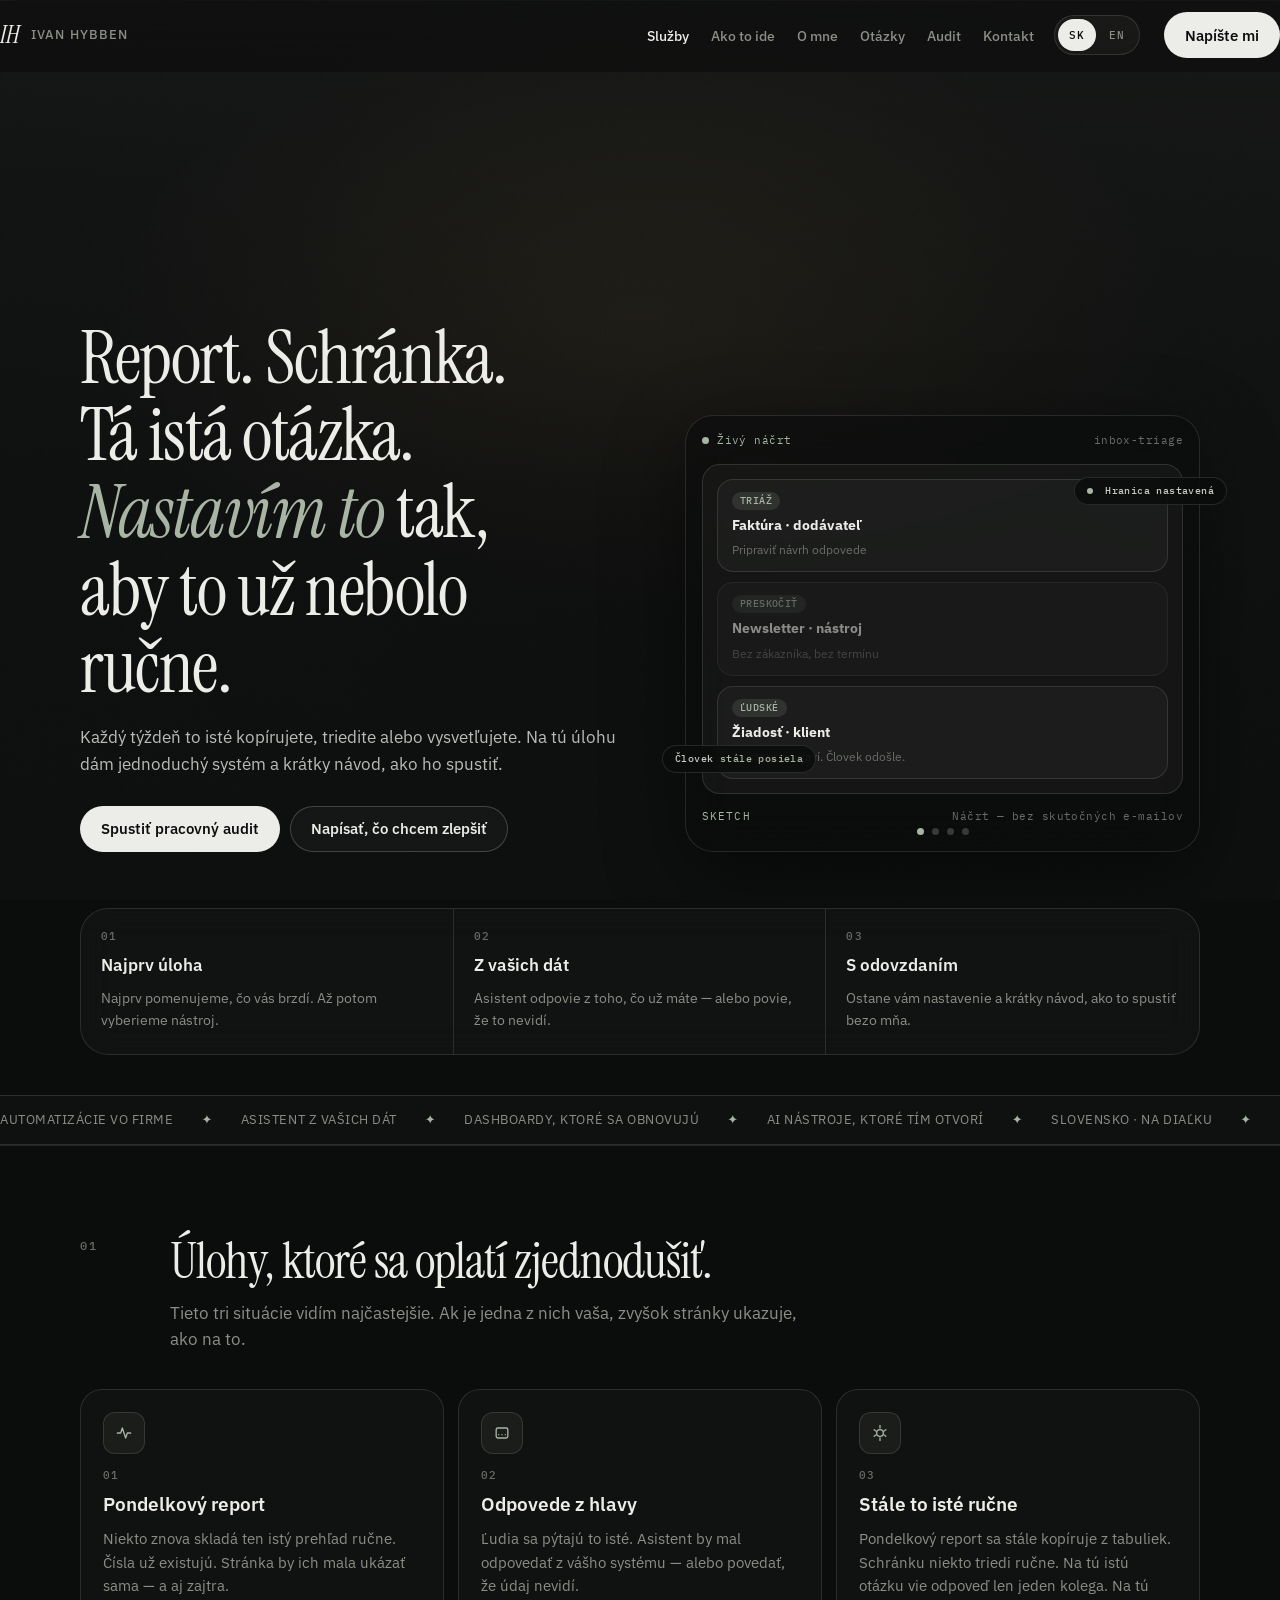
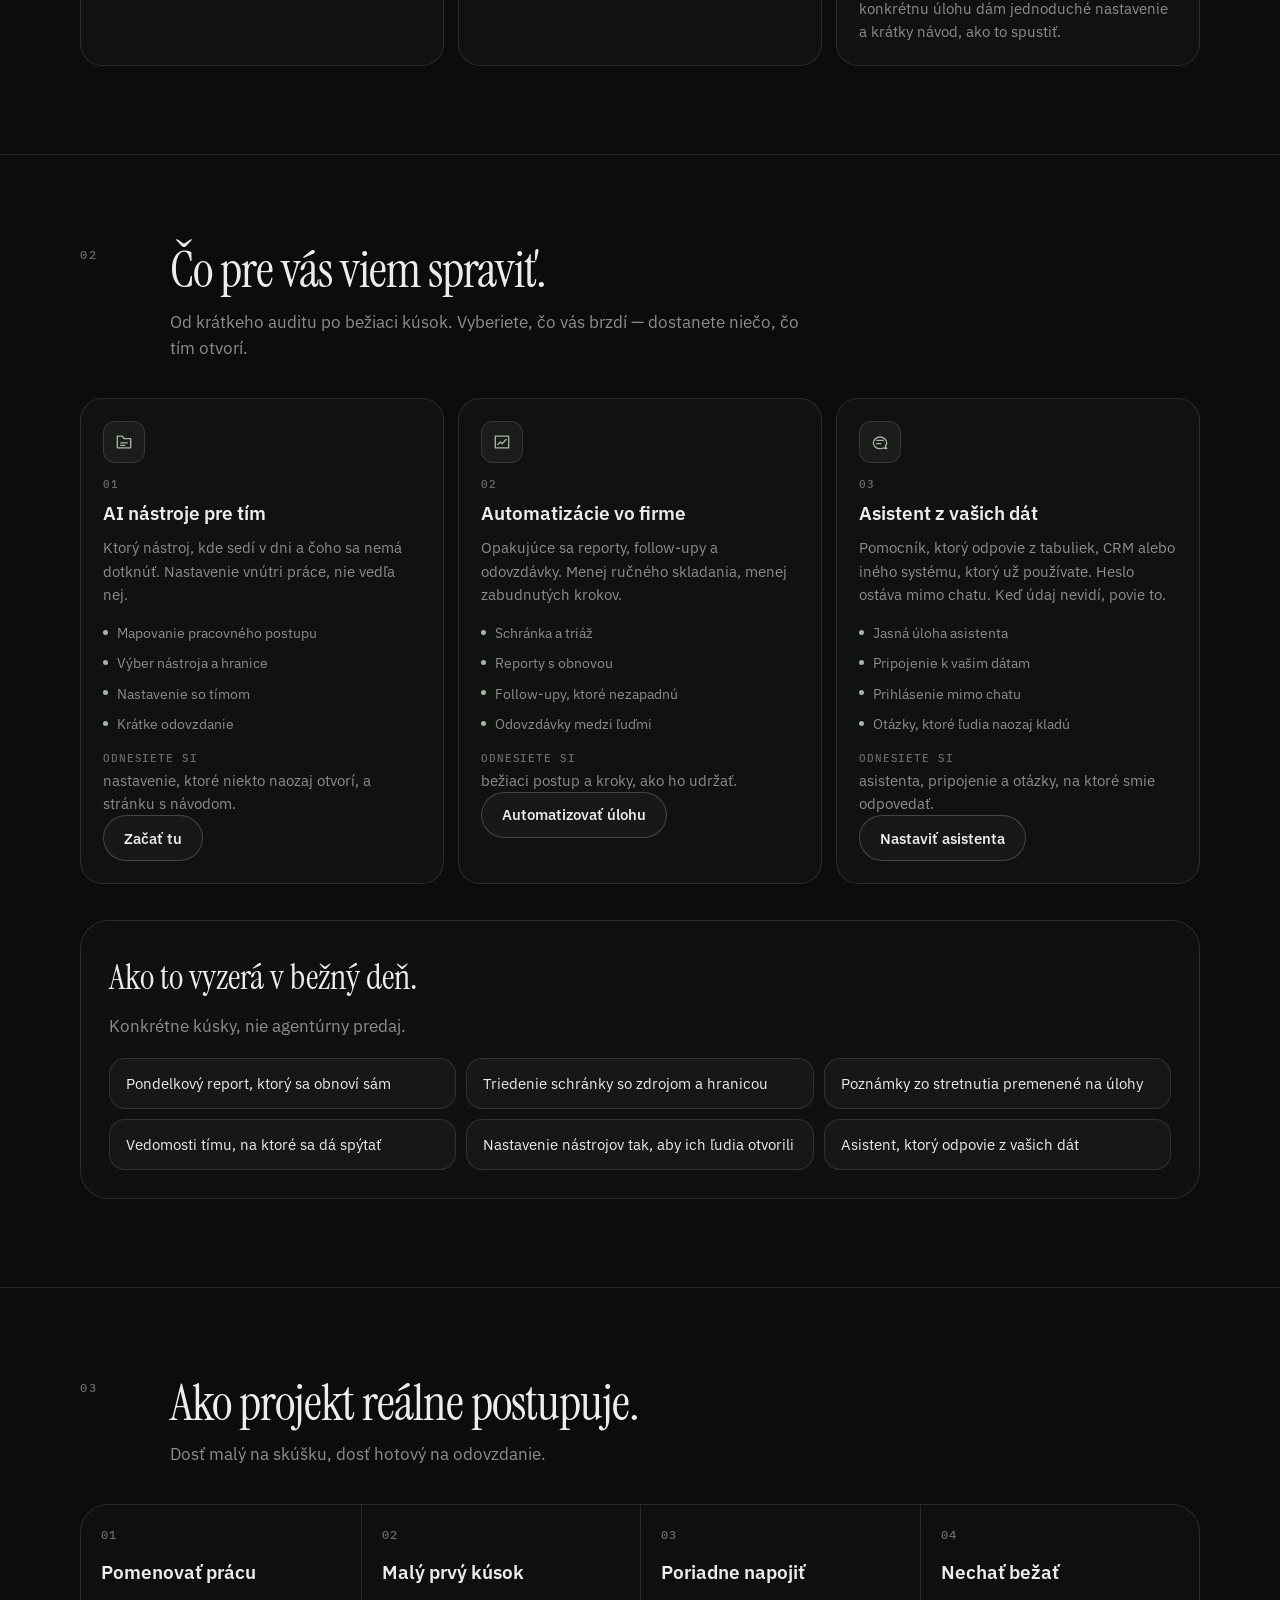
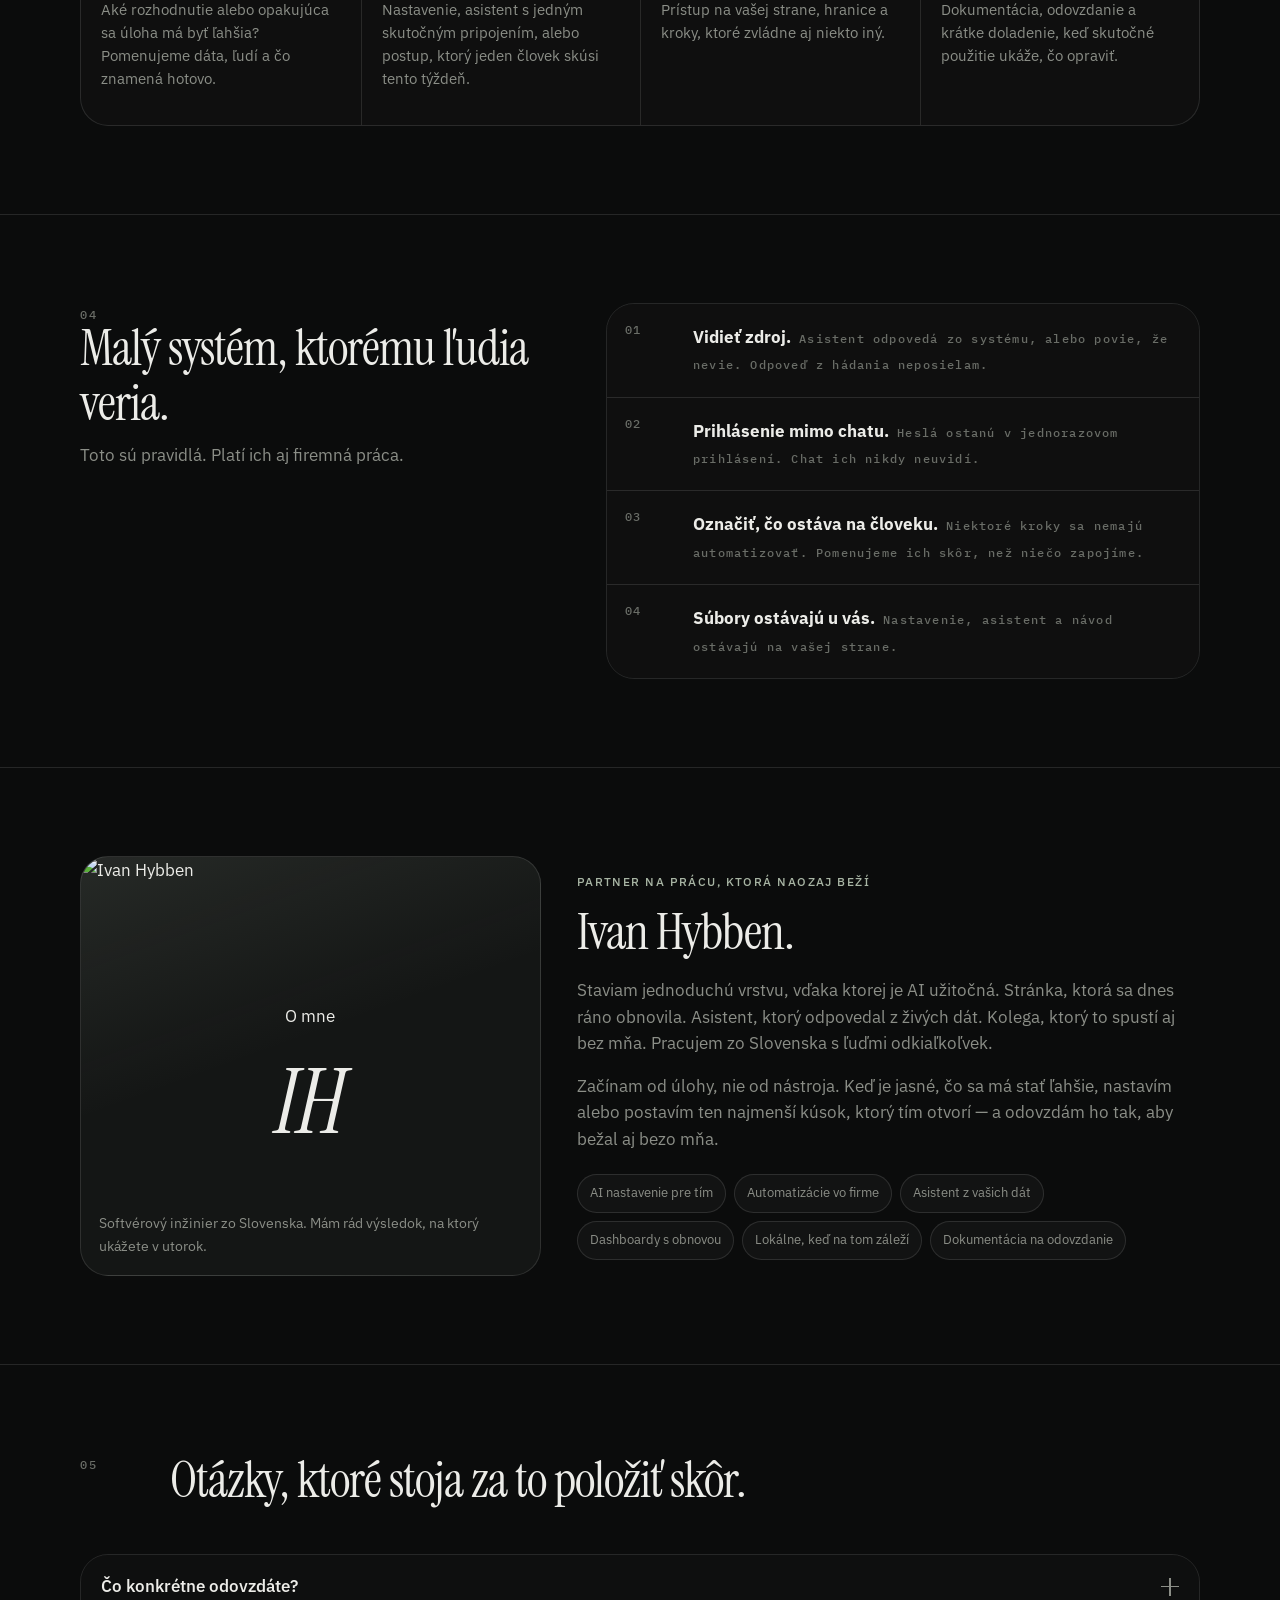
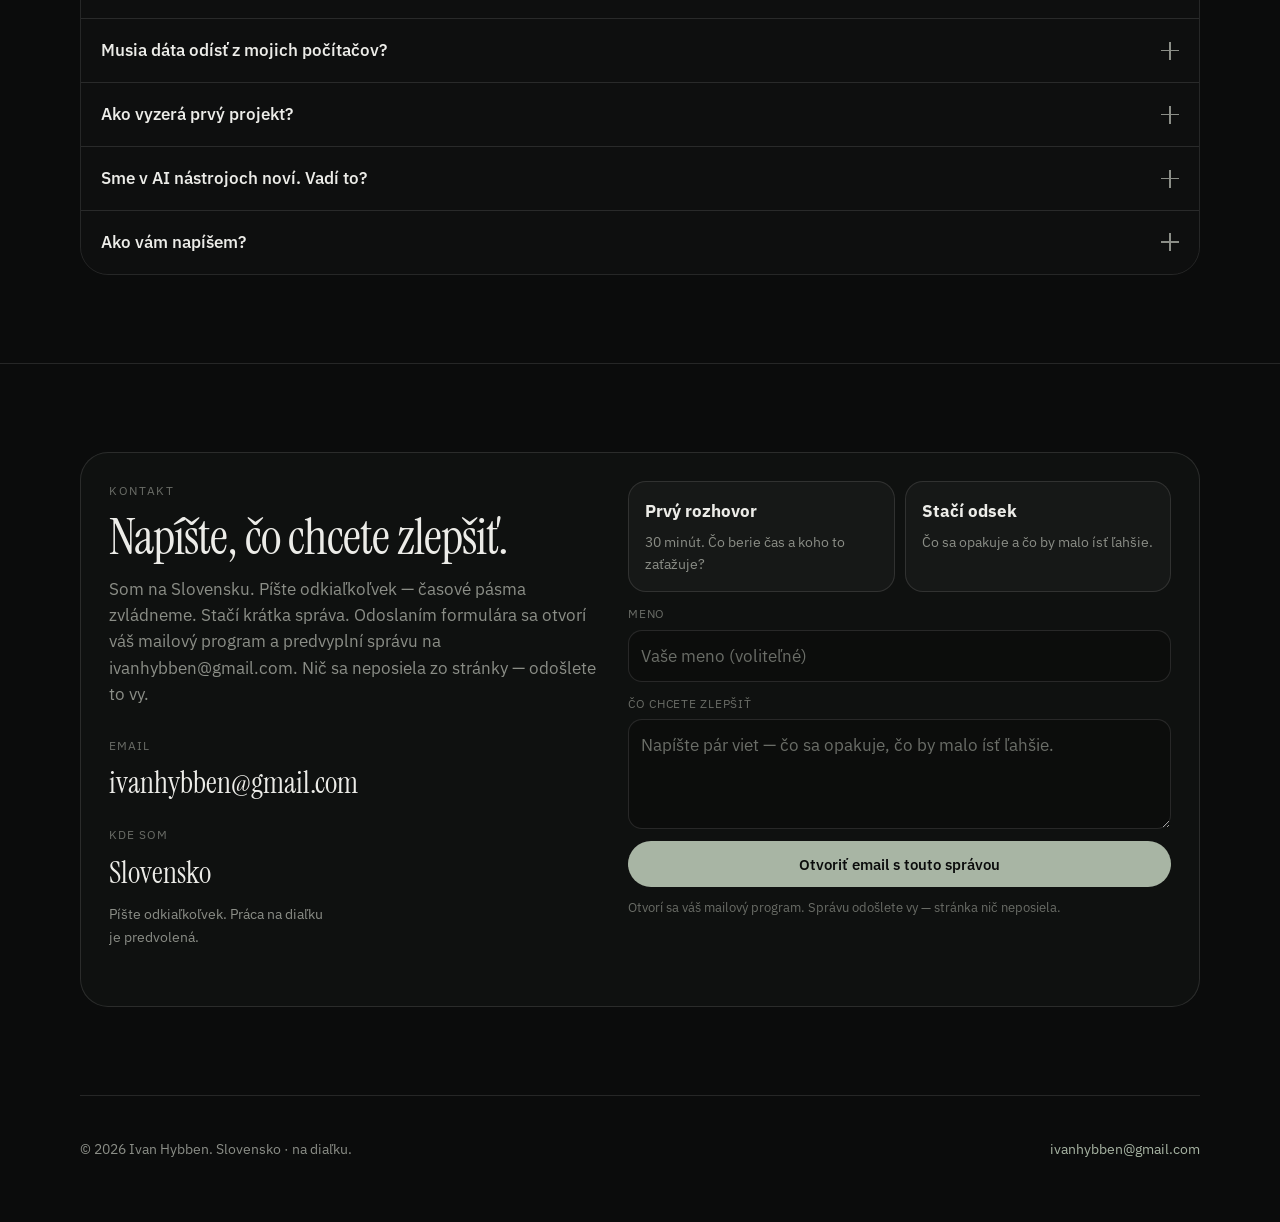
==== index.html @ 884601b1 "Publish Ivan Hybben personal site for GitHub Pages. Static Slovak/EN profile with work audit and mai" ====
<!DOCTYPE html>
<html lang="sk">
<head>
  <meta charset="utf-8">
  <meta name="viewport" content="width=device-width, initial-scale=1">
  <title>Ivan Hybben — jednoduchšie denné úlohy vo firme</title>
  <meta name="description" content="Ivan Hybben pomáha malým firmám a tímom zbaviť sa opakujúcej sa rutiny: reporty, schránka, odpovede z vašich dát a nastavenie AI nástrojov, ktoré ľudia naozaj otvoria. Slovensko · na diaľku.">
  <link rel="icon" href="favicon.svg" type="image/svg+xml">
  <link rel="preconnect" href="https://fonts.googleapis.com">
  <link rel="preconnect" href="https://fonts.gstatic.com" crossorigin>
  <link href="https://fonts.googleapis.com/css2?family=IBM+Plex+Mono:wght@400;500&family=IBM+Plex+Sans:ital,wght@0,400;0,500;0,600;1,400&family=Instrument+Serif:ital@0;1&display=swap" rel="stylesheet">
  <link rel="stylesheet" href="css/styles.css">
  <script>document.documentElement.classList.add("js");</script>
</head>
<body id="top">
  <a class="skip" href="#services" data-i18n="skip">Preskočiť na obsah</a>
  <div class="atmosphere" aria-hidden="true">
    <span class="orb orb-a"></span>
    <span class="orb orb-b"></span>
    <span class="orb orb-c"></span>
    <span class="grid-fade"></span>
    <span class="noise"></span>
  </div>
  <div class="spotlight" data-spotlight aria-hidden="true"></div>
  <div class="progress" data-progress></div>

  <header class="nav" data-nav data-open="false">
    <div class="wrap nav-inner">
      <a class="brand" href="#top">
        <span class="mark" aria-hidden="true">IH</span>
        <span>Ivan Hybben</span>
      </a>
      <button class="nav-toggle" type="button" data-nav-toggle aria-expanded="false" aria-controls="nav-links" data-i18n="nav.menu">Menu</button>
      <ul class="nav-links" id="nav-links">
        <li><a href="#services" data-i18n="nav.services">Služby</a></li>
        <li><a href="#process" data-i18n="nav.process">Ako to ide</a></li>
        <li><a href="#about" data-i18n="nav.about">O mne</a></li>
        <li><a href="#faq" data-i18n="nav.faq">Otázky</a></li>
        <li><a href="audit.html" data-i18n="nav.audit">Audit</a></li>
        <li><a href="#contact" data-i18n="nav.contact">Kontakt</a></li>
      </ul>
      <div class="lang-switch" role="group" aria-label="Language">
        <button type="button" data-lang="sk" aria-pressed="true">SK</button>
        <button type="button" data-lang="en" aria-pressed="false">EN</button>
      </div>
      <a class="btn btn-ink nav-cta" href="#contact" data-i18n="nav.talk">Napíšte mi</a>
    </div>
  </header>

  <main>
    <section class="hero-stage">
      <div class="wrap hero">
        <div class="hero-copy is-in" data-reveal>
          <h1>
            <span data-i18n="hero.h1.a">Report. Schránka. Tá istá otázka.</span>
            <em data-i18n="hero.h1.b">Nastavím to</em>
            <span data-i18n="hero.h1.c">tak, aby to už nebolo ručne.</span>
          </h1>
          <p class="deck" data-i18n="hero.deck">Každý týždeň to isté kopírujete, triedite alebo vysvetľujete. Na tú úlohu dám jednoduchý systém a krátky návod, ako ho spustiť.</p>
          <div class="hero-actions">
            <a class="btn btn-ink" href="audit.html" data-i18n="hero.cta.audit">Spustiť pracovný audit</a>
            <a class="btn btn-ghost" href="#contact" data-i18n="hero.cta.talk">Napísať, čo chcem zlepšiť</a>
          </div>
        </div>

        <aside class="console is-in" aria-label="Illustrative sketches" data-tilt data-reveal data-sketches>
          <span class="console-orbit orbit-one"></span>
          <span class="console-orbit orbit-two"></span>
          <div class="console-top">
            <span class="live"><i></i> <span data-sketch-live>Živý náčrt</span></span>
            <span data-sketch-title>inbox-triage</span>
          </div>
          <div class="console-body" data-sketch-body>
            <div class="sketch-stack">
              <div class="mail-row"><span class="tag-soft">Triáž</span><b>Faktúra · dodávateľ</b><small>Pripraviť návrh odpovede</small></div>
              <div class="mail-row mute"><span class="tag-soft">Preskočiť</span><b>Newsletter · nástroj</b><small>Bez zákazníka, bez termínu</small></div>
              <div class="mail-row"><span class="tag-soft">Ľudské</span><b>Žiadosť · klient</b><small>Asistent pripraví. Človek odošle.</small></div>
            </div>
          </div>
          <div class="console-foot">
            <span class="sketch-badge">Sketch</span>
            <span data-sketch-foot>Náčrt — bez skutočných e-mailov</span>
          </div>
          <div class="sketch-dots" data-sketch-dots></div>
          <div class="console-float float-one" data-sketch-float1><i></i> Hranica nastavená</div>
          <div class="console-float float-two" data-sketch-float2>Človek <b>stále posiela</b></div>
        </aside>
      </div>
    </section>

    <div class="proof wrap" data-reveal>
      <article>
        <strong>01</strong>
        <h3 data-i18n="proof.1.t">Najprv úloha</h3>
        <p data-i18n="proof.1.p">Najprv pomenujeme, čo vás brzdí. Až potom vyberieme nástroj.</p>
      </article>
      <article>
        <strong>02</strong>
        <h3 data-i18n="proof.2.t">Z vašich dát</h3>
        <p data-i18n="proof.2.p">Asistent odpovie z toho, čo už máte — alebo povie, že to nevidí.</p>
      </article>
      <article>
        <strong>03</strong>
        <h3 data-i18n="proof.3.t">S odovzdaním</h3>
        <p data-i18n="proof.3.p">Ostane vám nastavenie a krátky návod, ako to spustiť bezo mňa.</p>
      </article>
    </div>

    <div class="ticker" aria-hidden="true" data-ticker></div>

    <section id="fit">
      <div class="wrap">
        <div class="section-head" data-reveal>
          <p class="index" data-i18n="fit.index">01</p>
          <div>
            <h2 data-i18n="fit.h2">Úlohy, ktoré sa oplatí zjednodušiť.</h2>
            <p class="lede" data-i18n="fit.lede">Tieto tri situácie vidím najčastejšie. Ak je jedna z nich vaša, zvyšok stránky ukazuje, ako na to.</p>
          </div>
        </div>
        <div class="fit-grid">
          <article data-reveal>
            <div class="icon-box" aria-hidden="true">
              <svg viewBox="0 0 24 24" fill="none"><path d="M4 12h4l2-6 4 12 2-6h4" stroke="currentColor" stroke-width="1.6" stroke-linecap="round" stroke-linejoin="round"/></svg>
            </div>
            <span class="num">01</span>
            <h3 data-i18n="fit.1.t">Pondelkový report</h3>
            <p data-i18n="fit.1.p">Niekto znova skladá ten istý prehľad ručne. Čísla už existujú. Stránka by ich mala ukázať sama — a aj zajtra.</p>
          </article>
          <article data-reveal>
            <div class="icon-box violet" aria-hidden="true">
              <svg viewBox="0 0 24 24" fill="none"><path d="M8 14h.01M12 14h.01M16 14h.01M7 18h10a2 2 0 0 0 2-2V8a2 2 0 0 0-2-2H7a2 2 0 0 0-2 2v8a2 2 0 0 0 2 2Z" stroke="currentColor" stroke-width="1.6" stroke-linecap="round"/></svg>
            </div>
            <span class="num">02</span>
            <h3 data-i18n="fit.2.t">Odpovede z hlavy</h3>
            <p data-i18n="fit.2.p">Ľudia sa pýtajú to isté. Asistent by mal odpovedať z vášho systému — alebo povedať, že údaj nevidí.</p>
          </article>
          <article data-reveal>
            <div class="icon-box lime" aria-hidden="true">
              <svg viewBox="0 0 24 24" fill="none"><path d="M12 3v3M12 18v3M5 8l2 1.5M17 14.5 19 16M5 16l2-1.5M17 9.5 19 8M8 12a4 4 0 1 0 8 0 4 4 0 0 0-8 0Z" stroke="currentColor" stroke-width="1.6" stroke-linecap="round"/></svg>
            </div>
            <span class="num">03</span>
            <h3 data-i18n="fit.3.t">Stále to isté ručne</h3>
            <p data-i18n="fit.3.p">Pondelkový report sa stále kopíruje z tabuliek. Schránku niekto triedi ručne. Na tú istú otázku vie odpoveď len jeden kolega. Na tú konkrétnu úlohu dám jednoduché nastavenie a krátky návod, ako to spustiť.</p>
          </article>
        </div>
      </div>
    </section>

    <section id="services">
      <div class="wrap">
        <div class="section-head" data-reveal>
          <p class="index" data-i18n="svc.index">02</p>
          <div>
            <h2 data-i18n="svc.h2">Čo pre vás viem spraviť.</h2>
            <p class="lede" data-i18n="svc.lede">Od krátkeho auditu po bežiaci kúsok. Vyberiete, čo vás brzdí — dostanete niečo, čo tím otvorí.</p>
          </div>
        </div>
        <div class="services">
          <article class="card" data-reveal>
            <div class="icon-box" aria-hidden="true">
              <svg viewBox="0 0 24 24" fill="none"><path d="M4 19V5h6l2 3h8v11H4Z" stroke="currentColor" stroke-width="1.6" stroke-linejoin="round"/><path d="M8 13h8M8 16h5" stroke="currentColor" stroke-width="1.6" stroke-linecap="round"/></svg>
            </div>
            <span class="num">01</span>
            <h3 data-i18n="svc.1.t">AI nástroje pre tím</h3>
            <p data-i18n="svc.1.p">Ktorý nástroj, kde sedí v dni a čoho sa nemá dotknúť. Nastavenie vnútri práce, nie vedľa nej.</p>
            <ul>
              <li data-i18n="svc.1.l1">Mapovanie pracovného postupu</li>
              <li data-i18n="svc.1.l2">Výber nástroja a hranice</li>
              <li data-i18n="svc.1.l3">Nastavenie so tímom</li>
              <li data-i18n="svc.1.l4">Krátke odovzdanie</li>
            </ul>
            <p class="leave"><span data-i18n="leave">Odnesiete si</span> <span data-i18n="svc.1.leave">nastavenie, ktoré niekto naozaj otvorí, a stránku s návodom.</span></p>
            <a class="btn btn-ghost" href="#contact" data-i18n="svc.1.cta">Začať tu</a>
          </article>
          <article class="card" data-reveal>
            <div class="icon-box violet" aria-hidden="true">
              <svg viewBox="0 0 24 24" fill="none"><path d="M4 19V5h16v14H4Z" stroke="currentColor" stroke-width="1.6"/><path d="M7 15l3-3 2 2 5-5" stroke="currentColor" stroke-width="1.6" stroke-linecap="round" stroke-linejoin="round"/></svg>
            </div>
            <span class="num">02</span>
            <h3 data-i18n="svc.2.t">Automatizácie vo firme</h3>
            <p data-i18n="svc.2.p">Opakujúce sa reporty, follow-upy a odovzdávky. Menej ručného skladania, menej zabudnutých krokov.</p>
            <ul>
              <li data-i18n="svc.2.l1">Schránka a triáž</li>
              <li data-i18n="svc.2.l2">Reporty s obnovou</li>
              <li data-i18n="svc.2.l3">Follow-upy, ktoré nezapadnú</li>
              <li data-i18n="svc.2.l4">Odovzdávky medzi ľuďmi</li>
            </ul>
            <p class="leave"><span data-i18n="leave">Odnesiete si</span> <span data-i18n="svc.2.leave">bežiaci postup a kroky, ako ho udržať.</span></p>
            <a class="btn btn-ghost" href="#contact" data-i18n="svc.2.cta">Automatizovať úlohu</a>
          </article>
          <article class="card" data-reveal>
            <div class="icon-box orange" aria-hidden="true">
              <svg viewBox="0 0 24 24" fill="none"><path d="M8 10h8M8 14h5" stroke="currentColor" stroke-width="1.6" stroke-linecap="round"/><path d="M12 20c-4.4 0-8-3.1-8-7s3.6-7 8-7 8 3.1 8 7c0 1.6-.6 3-1.6 4.2L20 20l-4-.8c-1.2.5-2.6.8-4 .8Z" stroke="currentColor" stroke-width="1.6" stroke-linejoin="round"/></svg>
            </div>
            <span class="num">03</span>
            <h3 data-i18n="svc.3.t">Asistent z vašich dát</h3>
            <p data-i18n="svc.3.p">Pomocník, ktorý odpovie z tabuliek, CRM alebo iného systému, ktorý už používate. Heslo ostáva mimo chatu. Keď údaj nevidí, povie to.</p>
            <ul>
              <li data-i18n="svc.3.l1">Jasná úloha asistenta</li>
              <li data-i18n="svc.3.l2">Pripojenie k vašim dátam</li>
              <li data-i18n="svc.3.l3">Prihlásenie mimo chatu</li>
              <li data-i18n="svc.3.l4">Otázky, ktoré ľudia naozaj kladú</li>
            </ul>
            <p class="leave"><span data-i18n="leave">Odnesiete si</span> <span data-i18n="svc.3.leave">asistenta, pripojenie a otázky, na ktoré smie odpovedať.</span></p>
            <a class="btn btn-ghost" href="#contact" data-i18n="svc.3.cta">Nastaviť asistenta</a>
          </article>
        </div>

        <div class="skills" data-reveal>
          <h3 data-i18n="skills.h2">Ako to vyzerá v bežný deň.</h3>
          <p class="lede" data-i18n="skills.lede">Konkrétne kúsky, nie agentúrny predaj.</p>
          <ul class="skill-list">
            <li data-i18n="skills.1">Pondelkový report, ktorý sa obnoví sám</li>
            <li data-i18n="skills.2">Triedenie schránky so zdrojom a hranicou</li>
            <li data-i18n="skills.3">Poznámky zo stretnutia premenené na úlohy</li>
            <li data-i18n="skills.4">Vedomosti tímu, na ktoré sa dá spýtať</li>
            <li data-i18n="skills.5">Nastavenie nástrojov tak, aby ich ľudia otvorili</li>
            <li data-i18n="skills.6">Asistent, ktorý odpovie z vašich dát</li>
          </ul>
        </div>
      </div>
    </section>

    <section id="process">
      <div class="wrap">
        <div class="section-head" data-reveal>
          <p class="index" data-i18n="proc.index">03</p>
          <div>
            <h2 data-i18n="proc.h2">Ako projekt reálne postupuje.</h2>
            <p class="lede" data-i18n="proc.lede">Dosť malý na skúšku, dosť hotový na odovzdanie.</p>
          </div>
        </div>
        <div class="steps" data-reveal>
          <article class="step">
            <b>01</b>
            <h3 data-i18n="proc.1.t">Pomenovať prácu</h3>
            <p data-i18n="proc.1.p">Aké rozhodnutie alebo opakujúca sa úloha má byť ľahšia? Pomenujeme dáta, ľudí a čo znamená hotovo.</p>
          </article>
          <article class="step">
            <b>02</b>
            <h3 data-i18n="proc.2.t">Malý prvý kúsok</h3>
            <p data-i18n="proc.2.p">Nastavenie, asistent s jedným skutočným pripojením, alebo postup, ktorý jeden človek skúsi tento týždeň.</p>
          </article>
          <article class="step">
            <b>03</b>
            <h3 data-i18n="proc.3.t">Poriadne napojiť</h3>
            <p data-i18n="proc.3.p">Prístup na vašej strane, hranice a kroky, ktoré zvládne aj niekto iný.</p>
          </article>
          <article class="step">
            <b>04</b>
            <h3 data-i18n="proc.4.t">Nechať bežať</h3>
            <p data-i18n="proc.4.p">Dokumentácia, odovzdanie a krátke doladenie, keď skutočné použitie ukáže, čo opraviť.</p>
          </article>
        </div>
      </div>
    </section>

    <section id="rules">
      <div class="wrap rules">
        <div data-reveal>
          <p class="index" data-i18n="rules.index">04</p>
          <h2 data-i18n="rules.h2">Malý systém, ktorému ľudia veria.</h2>
          <p class="lede" data-i18n="rules.lede">Toto sú pravidlá. Platí ich aj firemná práca.</p>
        </div>
        <ol class="rule-list">
          <li data-reveal>
            <span>01</span>
            <p><strong data-i18n="rules.1">Vidieť zdroj.</strong><span data-i18n="rules.1.p"> Asistent odpovedá zo systému, alebo povie, že nevie. Odpoveď z hádania neposielam.</span></p>
          </li>
          <li data-reveal>
            <span>02</span>
            <p><strong data-i18n="rules.2">Prihlásenie mimo chatu.</strong><span data-i18n="rules.2.p"> Heslá ostanú v jednorazovom prihlásení. Chat ich nikdy neuvidí.</span></p>
          </li>
          <li data-reveal>
            <span>03</span>
            <p><strong data-i18n="rules.3">Označiť, čo ostáva na človeku.</strong><span data-i18n="rules.3.p"> Niektoré kroky sa nemajú automatizovať. Pomenujeme ich skôr, než niečo zapojíme.</span></p>
          </li>
          <li data-reveal>
            <span>04</span>
            <p><strong data-i18n="rules.4">Súbory ostávajú u vás.</strong><span data-i18n="rules.4.p"> Nastavenie, asistent a návod ostávajú na vašej strane.</span></p>
          </li>
        </ol>
      </div>
    </section>

    <section id="about">
      <div class="wrap about">
        <div class="portrait" data-reveal>
          <!-- Drop a portrait at images/ivan.jpg. Initials stay until that file exists. -->
          <img class="portrait-photo" src="images/ivan.jpg" alt="Ivan Hybben" hidden>
          <div class="portrait-fallback">
            <p class="kicker" data-i18n="about.kicker">O mne</p>
            <div class="monogram">IH</div>
          </div>
          <p class="portrait-caption" data-i18n="about.caption">Softvérový inžinier zo Slovenska. Mám rád výsledok, na ktorý ukážete v utorok.</p>
        </div>
        <div class="about-copy" data-reveal>
          <p class="tag" data-i18n="about.tag">Partner na prácu, ktorá naozaj beží</p>
          <h2>Ivan Hybben.</h2>
          <p data-i18n="about.p1">Staviam jednoduchú vrstvu, vďaka ktorej je AI užitočná. Stránka, ktorá sa dnes ráno obnovila. Asistent, ktorý odpovedal z živých dát. Kolega, ktorý to spustí aj bez mňa. Pracujem zo Slovenska s ľuďmi odkiaľkoľvek.</p>
          <p data-i18n="about.p2">Začínam od úlohy, nie od nástroja. Keď je jasné, čo sa má stať ľahšie, nastavím alebo postavím ten najmenší kúsok, ktorý tím otvorí — a odovzdám ho tak, aby bežal aj bezo mňa.</p>
          <ul class="chips">
            <li data-i18n="chip.1">AI nastavenie pre tím</li>
            <li data-i18n="chip.2">Automatizácie vo firme</li>
            <li data-i18n="chip.3">Asistent z vašich dát</li>
            <li data-i18n="chip.4">Dashboardy s obnovou</li>
            <li data-i18n="chip.5">Lokálne, keď na tom záleží</li>
            <li data-i18n="chip.6">Dokumentácia na odovzdanie</li>
          </ul>
        </div>
      </div>
    </section>

    <section id="faq">
      <div class="wrap">
        <div class="section-head" data-reveal>
          <p class="index" data-i18n="faq.index">05</p>
          <div>
            <h2 data-i18n="faq.h2">Otázky, ktoré stoja za to položiť skôr.</h2>
          </div>
        </div>
        <div class="faq">
          <article class="faq-item" data-faq data-open="false">
            <h3>
              <button type="button" aria-expanded="false">
                <span data-i18n="faq.1.q">Čo konkrétne odovzdáte?</span>
                <span class="plus" aria-hidden="true"></span>
              </button>
            </h3>
            <div class="faq-panel" data-faq-panel hidden>
              <p data-i18n="faq.1.a">Bežiaci kúsok a návod, ako ho udržať. Môže to byť nastavenie AI v nástrojoch, ktoré už máte, automatizovaný report, alebo asistent napojený na systém, ktorý už používate.</p>
            </div>
          </article>
          <article class="faq-item" data-faq data-open="false">
            <h3>
              <button type="button" aria-expanded="false">
                <span data-i18n="faq.2.q">Musia dáta odísť z mojich počítačov?</span>
                <span class="plus" aria-hidden="true"></span>
              </button>
            </h3>
            <div class="faq-panel" data-faq-panel hidden>
              <p data-i18n="faq.2.a">Nie štandardne. Keď má niečo ostať lokálne, pomenujeme to hneď. Asistent, ktorý volá vonkajšiu službu, je samostatné rozhodnutie.</p>
            </div>
          </article>
          <article class="faq-item" data-faq data-open="false">
            <h3>
              <button type="button" aria-expanded="false">
                <span data-i18n="faq.3.q">Ako vyzerá prvý projekt?</span>
                <span class="plus" aria-hidden="true"></span>
              </button>
            </h3>
            <div class="faq-panel" data-faq-panel hidden>
              <p data-i18n="faq.3.a">Jedna práca, jeden zdroj dát, jeden človek, ktorý to použije. To spustíme, potom rozhodneme, či to má rásť. Na začiatok stačí pár viet o tom, čo chcete zlepšiť.</p>
            </div>
          </article>
          <article class="faq-item" data-faq data-open="false">
            <h3>
              <button type="button" aria-expanded="false">
                <span data-i18n="faq.4.q">Sme v AI nástrojoch noví. Vadí to?</span>
                <span class="plus" aria-hidden="true"></span>
              </button>
            </h3>
            <div class="faq-panel" data-faq-panel hidden>
              <p data-i18n="faq.4.a">To je bežný štart. Nastavenie zahŕňa ktorý nástroj, kde sedí v dni a čoho sa nemá dotknúť. Cieľ je zvyk, nie hromada účtov.</p>
            </div>
          </article>
          <article class="faq-item" data-faq data-open="false">
            <h3>
              <button type="button" aria-expanded="false">
                <span data-i18n="faq.5.q">Ako vám napíšem?</span>
                <span class="plus" aria-hidden="true"></span>
              </button>
            </h3>
            <div class="faq-panel" data-faq-panel hidden>
              <p data-i18n="faq.5.a">Na ivanhybben@gmail.com. Formulár na stránke otvorí váš mailový program s predvyplnenou správou — správu odošlete vy.</p>
            </div>
          </article>
        </div>
      </div>
    </section>

    <section id="contact">
      <div class="wrap">
        <div class="contact">
          <div>
            <p class="kicker" data-i18n="contact.kicker">Kontakt</p>
            <h2 data-i18n="contact.h2">Napíšte, čo chcete zlepšiť.</h2>
            <p class="lede" data-i18n="contact.lede">Som na Slovensku. Píšte odkiaľkoľvek — časové pásma zvládneme. Stačí krátka správa. Odoslaním formulára sa otvorí váš mailový program a predvyplní správu na ivanhybben@gmail.com. Nič sa neposiela zo stránky — odošlete to vy.</p>
            <div class="contact-list">
              <div>
                <span data-i18n="contact.email">Email</span>
                <a href="mailto:ivanhybben@gmail.com">ivanhybben@gmail.com</a>
              </div>
              <div class="where">
                <span data-i18n="contact.location">Kde som</span>
                <p class="place" data-i18n="contact.remote">Slovensko</p>
                <p class="place-note" data-i18n="contact.anywhere">Píšte odkiaľkoľvek. Práca na diaľku je predvolená.</p>
              </div>
            </div>
          </div>
          <div class="contact-side">
            <div class="offer-row">
              <article class="mini">
                <h3 data-i18n="contact.offer1.t">Prvý rozhovor</h3>
                <p data-i18n="contact.offer1.p">30 minút. Čo berie čas a koho to zaťažuje?</p>
              </article>
              <article class="mini">
                <h3 data-i18n="contact.offer2.t">Stačí odsek</h3>
                <p data-i18n="contact.offer2.p">Čo sa opakuje a čo by malo ísť ľahšie.</p>
              </article>
            </div>
            <form data-form>
              <label class="field">
                <span data-i18n="contact.name">Meno</span>
                <input name="name" autocomplete="name" data-i18n-placeholder="contact.name.ph" placeholder="Vaše meno (voliteľné)">
              </label>
              <label class="field">
                <span data-i18n="contact.note">Čo chcete zlepšiť</span>
                <textarea name="note" required data-i18n-placeholder="contact.note.ph" placeholder="Napíšte pár viet — čo sa opakuje, čo by malo ísť ľahšie."></textarea>
              </label>
              <button class="btn btn-lime" type="submit" data-i18n="contact.submit">Otvoriť email s touto správou</button>
              <p class="form-hint" data-i18n="contact.hint">Otvorí sa váš mailový program. Správu odošlete vy — stránka nič neposiela.</p>
              <p class="form-status" data-form-status role="status"></p>
            </form>
          </div>
        </div>
      </div>
    </section>
  </main>

  <footer class="wrap footer">
    <p data-i18n="footer.copy">© 2026 Ivan Hybben. Slovensko · na diaľku.</p>
    <p><a href="mailto:ivanhybben@gmail.com" data-i18n="footer.mail">ivanhybben@gmail.com</a></p>
  </footer>

  <script src="js/i18n.js"></script>
  <script src="js/sketches.js"></script>
  <script src="js/main.js"></script>
</body>
</html>
---- css/styles.css ----
:root {
  color-scheme: dark;
  --page: #0b0c0c;
  --surface: #141615;
  --surface-2: #1c1f1d;
  --ink: #ecece8;
  --muted: #8b8e87;
  --faint: #6a6d67;
  --line: rgba(236, 236, 232, 0.12);
  --line-strong: rgba(236, 236, 232, 0.22);
  --sage: #a8b5a4;
  --cream: #ecece8;
  --nav: 72px;
  --radius: 22px;
  --radius-lg: 28px;
  --shadow: 0 24px 80px rgba(0, 0, 0, 0.45);
  --serif: "Instrument Serif", "Iowan Old Style", "Times New Roman", Georgia, serif;
  --sans: "IBM Plex Sans", ui-sans-serif, system-ui, -apple-system, sans-serif;
  --mono: "IBM Plex Mono", ui-monospace, SFMono-Regular, Menlo, monospace;
}

* { box-sizing: border-box; }
html {
  scroll-behavior: smooth;
  background: var(--page);
}
body {
  margin: 0;
  min-height: 100vh;
  color: var(--ink);
  background: var(--page);
  font-family: var(--sans);
  font-size: 16.5px;
  line-height: 1.6;
  -webkit-font-smoothing: antialiased;
  overflow-x: hidden;
}
body.nav-open { overflow: hidden; }
img, svg { display: block; max-width: 100%; }
a { color: inherit; }
button, input, select, textarea { font: inherit; color: inherit; }
::selection { background: var(--sage); color: #0b0c0c; }

.skip {
  position: absolute;
  left: 16px;
  top: -40px;
  z-index: 40;
  padding: 8px 12px;
  background: #111;
  color: #fff;
}
.skip:focus { top: 12px; }

.atmosphere {
  position: fixed;
  inset: 0;
  z-index: 0;
  pointer-events: none;
  overflow: hidden;
  background: var(--page);
}
.orb { display: none; }
.grid-fade {
  position: absolute;
  inset: 0;
  background:
    radial-gradient(ellipse 80% 50% at 50% -10%, rgba(168, 181, 164, 0.12), transparent 55%),
    radial-gradient(ellipse 60% 40% at 80% 20%, rgba(236, 236, 232, 0.04), transparent 50%);
}
.noise {
  position: absolute;
  inset: 0;
  opacity: 0.55;
  background-image: url("data:image/svg+xml;utf8,<svg xmlns='http://www.w3.org/2000/svg' width='160' height='160'><filter id='n'><feTurbulence type='fractalNoise' baseFrequency='0.85' numOctaves='2' stitchTiles='stitch'/><feColorMatrix values='0 0 0 0 1  0 0 0 0 1  0 0 0 0 1  0 0 0 0.045 0'/></filter><rect width='100%' height='100%' filter='url(%23n)'/></svg>");
}

.spotlight {
  position: fixed;
  z-index: 1;
  width: 420px;
  height: 420px;
  margin: -210px 0 0 -210px;
  border-radius: 50%;
  pointer-events: none;
  background: radial-gradient(circle, rgba(168, 181, 164, 0.08), transparent 65%);
  opacity: 0.7;
  mix-blend-mode: screen;
}
.progress {
  position: fixed;
  top: 0;
  left: 0;
  z-index: 50;
  width: 100%;
  height: 2px;
  transform-origin: 0 50%;
  transform: scaleX(0);
  background: linear-gradient(90deg, var(--sage), var(--cream));
  pointer-events: none;
}

.wrap {
  width: min(1120px, calc(100% - 48px));
  margin-inline: auto;
  position: relative;
  z-index: 2;
}

.nav {
  position: fixed;
  inset: 0 0 auto;
  z-index: 30;
  height: var(--nav);
  display: flex;
  align-items: center;
  background: rgba(11, 12, 12, 0.55);
  backdrop-filter: blur(18px);
  border-bottom: 1px solid transparent;
}
.is-scrolled .nav {
  background: rgba(11, 12, 12, 0.88);
  border-bottom-color: var(--line);
}
.nav-inner {
  display: flex;
  align-items: center;
  gap: 20px;
  width: 100%;
}
.brand {
  display: flex;
  align-items: center;
  gap: 12px;
  text-decoration: none;
  font-weight: 500;
  letter-spacing: -0.02em;
}
.mark {
  font-family: var(--serif);
  font-style: italic;
  font-size: 1.55rem;
  line-height: 1;
  color: var(--ink);
  background: none;
  box-shadow: none;
  width: auto;
  height: auto;
  border-radius: 0;
}
.brand > span:last-child {
  font-size: 13px;
  letter-spacing: 0.08em;
  text-transform: uppercase;
  color: var(--muted);
  font-weight: 500;
}
.nav-links {
  display: flex;
  gap: 22px;
  margin-left: auto;
  list-style: none;
  padding: 0;
}
.nav-links a {
  text-decoration: none;
  color: var(--muted);
  font-size: 13.5px;
  font-weight: 500;
}
.nav-links a[aria-current="true"],
.nav-links a[aria-current="page"],
.nav-links a:hover { color: var(--ink); }
.nav-cta { margin-left: 4px; }
.lang-switch {
  display: inline-flex;
  align-items: center;
  gap: 2px;
  padding: 3px;
  border-radius: 999px;
  border: 1px solid var(--line);
  background: rgba(236, 236, 232, 0.04);
}
.lang-switch button {
  min-width: 38px;
  min-height: 32px;
  padding: 0 10px;
  border: 0;
  border-radius: 999px;
  background: transparent;
  color: var(--muted);
  font: 500 11px/1 var(--mono);
  letter-spacing: 0.06em;
  cursor: pointer;
}
.lang-switch button.is-active,
.lang-switch button[aria-pressed="true"] {
  color: #0b0c0c;
  background: var(--cream);
}
.nav-toggle {
  display: none;
  margin-left: auto;
  border: 1px solid var(--line);
  background: rgba(236, 236, 232, 0.04);
  border-radius: 999px;
  padding: 8px 14px;
  cursor: pointer;
}

.btn {
  display: inline-flex;
  align-items: center;
  justify-content: center;
  gap: 8px;
  min-height: 46px;
  padding: 0 20px;
  border-radius: 999px;
  border: 1px solid transparent;
  text-decoration: none;
  cursor: pointer;
  font-weight: 560;
  font-size: 14.5px;
  transition: transform 0.2s ease, background 0.2s ease, border-color 0.2s ease, color 0.2s ease;
}
.btn:hover { transform: translateY(-1px); }
.btn-ink {
  color: #0b0c0c;
  background: var(--cream);
  box-shadow: none;
}
.btn-ink:hover { background: #fff; }
.btn-ghost {
  color: var(--ink);
  border-color: var(--line-strong);
  background: rgba(236, 236, 232, 0.03);
  backdrop-filter: blur(10px);
}
.btn-ghost:hover {
  border-color: rgba(236, 236, 232, 0.35);
  background: rgba(236, 236, 232, 0.06);
}
.btn-lime {
  color: #0b0c0c;
  background: var(--sage);
  box-shadow: none;
}
.btn-lime:hover { filter: brightness(1.06); }

.hero-stage {
  position: relative;
  z-index: 2;
  min-height: 100svh;
  display: flex;
  align-items: flex-end;
  padding: calc(var(--nav) + 36px) 0 48px;
  overflow: hidden;
}
.hero-stage::before {
  content: "";
  position: absolute;
  inset: 0;
  z-index: 0;
  background:
    linear-gradient(180deg, rgba(11, 12, 12, 0.35) 0%, rgba(11, 12, 12, 0.55) 45%, rgba(11, 12, 12, 0.92) 100%),
    radial-gradient(ellipse 70% 55% at 50% 35%, rgba(180, 140, 80, 0.18), transparent 60%),
    radial-gradient(ellipse 90% 70% at 50% 80%, #0b0c0c 0%, transparent 55%),
    linear-gradient(185deg, #1a1c1a 0%, #121413 35%, #0b0c0c 100%);
}
.hero-stage::after {
  content: "";
  position: absolute;
  inset: 0;
  z-index: 0;
  opacity: 0.45;
  background-image: url("data:image/svg+xml;utf8,<svg xmlns='http://www.w3.org/2000/svg' width='160' height='160'><filter id='n'><feTurbulence type='fractalNoise' baseFrequency='0.85' numOctaves='2' stitchTiles='stitch'/><feColorMatrix values='0 0 0 0 1  0 0 0 0 1  0 0 0 0 1  0 0 0 0.05 0'/></filter><rect width='100%' height='100%' filter='url(%23n)'/></svg>");
  pointer-events: none;
}
.hero {
  display: grid;
  grid-template-columns: 1.05fr 0.95fr;
  gap: 36px;
  align-items: end;
  width: min(1120px, calc(100% - 48px));
  margin: 0 auto;
  position: relative;
  z-index: 2;
}
.hero-copy .kicker {
  margin: 0 0 18px;
  color: var(--muted);
  font-size: 12px;
  font-weight: 500;
  letter-spacing: 0.16em;
  text-transform: uppercase;
}
.hero h1 {
  margin: 0 0 18px;
  font-family: var(--serif);
  font-weight: 400;
  font-size: clamp(2.8rem, 6.2vw, 4.6rem);
  line-height: 1.05;
  letter-spacing: -0.02em;
  max-width: 14ch;
}
.hero h1 em {
  font-style: italic;
  color: var(--sage);
}
.deck {
  margin: 0 0 28px;
  max-width: 38rem;
  color: rgba(236, 236, 232, 0.78);
  font-size: 1.05rem;
}
.hero-actions {
  display: flex;
  flex-wrap: wrap;
  gap: 10px;
  align-items: flex-start;
}
.hero-audit { display: grid; gap: 8px; }
.send-audit-note {
  display: block;
  color: var(--faint);
  font-size: 12.5px;
  max-width: 36ch;
}

.console {
  position: relative;
  z-index: 2;
  padding: 16px;
  border-radius: var(--radius-lg);
  border: 1px solid var(--line);
  background: rgba(11, 12, 12, 0.62);
  backdrop-filter: blur(22px);
  box-shadow: var(--shadow);
  transform: none;
  transition: transform 0.3s ease, border-color 0.3s ease;
}
.console:hover {
  transform: translateY(-4px);
  border-color: var(--line-strong);
}
.console-top, .console-foot {
  display: flex;
  justify-content: space-between;
  gap: 12px;
  font-family: var(--mono);
  font-size: 11px;
  color: var(--faint);
  letter-spacing: 0.04em;
}
.live { display: inline-flex; align-items: center; gap: 8px; color: var(--sage); }
.live i {
  width: 7px;
  height: 7px;
  border-radius: 50%;
  background: var(--sage);
  animation: pulse 2.2s infinite;
}
.console-body {
  display: grid;
  gap: 12px;
  margin: 14px 0;
  padding: 14px;
  border-radius: 18px;
  background: rgba(236, 236, 232, 0.04);
  border: 1px solid var(--line);
  min-height: 180px;
}
.console.is-swap .console-body { opacity: 0.3; transform: translateY(4px); }
.console-body { transition: opacity 0.18s ease, transform 0.18s ease; }
.sketch-badge {
  color: var(--sage);
  text-transform: uppercase;
  letter-spacing: 0.1em;
}
.sketch-dots {
  display: flex;
  gap: 8px;
  justify-content: center;
  margin-top: 2px;
}
.sketch-dots button {
  width: 7px;
  height: 7px;
  padding: 0;
  border: 0;
  border-radius: 50%;
  background: rgba(236, 236, 232, 0.2);
  cursor: pointer;
}
.sketch-dots button[aria-current="true"] {
  background: var(--sage);
}
.ring-wrap { position: relative; width: 120px; }
.ring { width: 120px; height: 120px; }
.ring-track { fill: none; stroke: rgba(236, 236, 232, 0.1); }
.ring-value {
  fill: none;
  stroke: var(--sage);
  stroke-linecap: round;
  stroke-dasharray: 74 100;
  transform: rotate(-90deg);
  transform-origin: 60px 60px;
}
.ring-value.alt { stroke: var(--cream); stroke-dasharray: 46 100; opacity: 0.55; }
.ring-label {
  position: absolute;
  inset: 0;
  display: grid;
  place-items: center;
  text-align: center;
  align-content: center;
}
.ring-label strong { font-family: var(--serif); font-size: 24px; line-height: 1; }
.ring-label span { color: var(--faint); font-size: 11px; }
.lanes { display: grid; gap: 10px; align-content: center; }
.lanes.full { grid-column: 1 / -1; }
.lane span { color: var(--faint); font-size: 12px; }
.bars { display: flex; align-items: end; gap: 5px; height: 42px; margin-top: 6px; }
.bars.tall { height: 56px; }
.bars i {
  display: block;
  width: 8px;
  height: var(--h);
  border-radius: 99px;
  background: rgba(236, 236, 232, 0.18);
}
.bars i.on { background: var(--sage); }
.bubble {
  margin: 0;
  padding: 8px 10px;
  border-radius: 12px;
  background: rgba(236, 236, 232, 0.05);
  font-size: 13px;
}
.bubble.answer { background: rgba(168, 181, 164, 0.14); color: var(--sage); }
.bubble.dim { opacity: 0.72; color: var(--muted); background: rgba(236, 236, 232, 0.04); }
.console-orbit { display: none; }
.console-float {
  position: absolute;
  padding: 8px 12px;
  border: 1px solid var(--line);
  border-radius: 999px;
  background: rgba(11, 12, 12, 0.88);
  backdrop-filter: blur(14px);
  font: 500 10px/1 var(--mono);
  letter-spacing: 0.04em;
  color: #c8cbc4;
}
.console-float i {
  display: inline-block;
  width: 6px;
  height: 6px;
  margin-right: 6px;
  border-radius: 50%;
  background: var(--sage);
}
.console-float b { color: var(--sage); font-weight: 500; }
.float-one { top: 14%; right: -28px; animation: floaty 5s ease-in-out infinite; }
.float-two { left: -24px; bottom: 18%; animation: floaty 6.4s ease-in-out infinite reverse; }
.sketch-stack { display: grid; gap: 10px; }
.mail-row {
  display: grid;
  gap: 4px;
  padding: 12px 14px;
  border-radius: 16px;
  border: 1px solid var(--line);
  background: rgba(236, 236, 232, 0.03);
}
.mail-row.mute { opacity: 0.55; }
.mail-row b { font-size: 14px; }
.mail-row small { color: var(--faint); font-size: 12px; }
.tag-soft {
  width: fit-content;
  padding: 2px 8px;
  border-radius: 999px;
  background: rgba(168, 181, 164, 0.14);
  color: var(--sage);
  font: 500 10px/1.4 var(--mono);
  letter-spacing: 0.04em;
  text-transform: uppercase;
}

.proof {
  display: grid;
  grid-template-columns: repeat(3, 1fr);
  gap: 0;
  margin: 8px auto 40px;
  border: 1px solid var(--line);
  border-radius: var(--radius-lg);
  overflow: hidden;
  background: rgba(20, 22, 21, 0.72);
  backdrop-filter: blur(16px);
}
.proof article {
  padding: 22px 20px;
  border-right: 1px solid var(--line);
}
.proof article:last-child { border-right: 0; }
.proof strong {
  display: block;
  margin-bottom: 10px;
  color: var(--faint);
  font: 500 11px/1 var(--mono);
  letter-spacing: 0.12em;
}
.proof h3 {
  margin: 0 0 8px;
  font-family: var(--sans);
  font-size: 1.05rem;
  font-weight: 600;
}
.proof p { margin: 0; color: var(--muted); font-size: 14px; }

.ticker {
  overflow: hidden;
  border-block: 1px solid var(--line);
  background: rgba(20, 22, 21, 0.55);
  position: relative;
  z-index: 2;
}
.ticker-track {
  display: flex;
  gap: 28px;
  width: max-content;
  padding: 14px 0;
  animation: ticker 42s linear infinite;
  color: var(--muted);
  font-size: 13px;
  letter-spacing: 0.04em;
  text-transform: uppercase;
}
.ticker b { color: var(--sage); }

section {
  position: relative;
  z-index: 2;
  padding: 88px 0;
  border-top: 1px solid var(--line);
}
.section-head {
  display: grid;
  grid-template-columns: 72px 1fr;
  gap: 18px;
  margin-bottom: 36px;
  align-items: start;
}
.section-head .index,
.index {
  margin: 6px 0 0;
  color: var(--faint);
  font: 500 12px/1 var(--mono);
  letter-spacing: 0.14em;
}
h2 {
  margin: 0 0 10px;
  font-family: var(--serif);
  font-weight: 400;
  font-size: clamp(2rem, 4vw, 3.1rem);
  letter-spacing: -0.02em;
  line-height: 1.12;
}
.lede {
  margin: 0;
  max-width: 40rem;
  color: var(--muted);
}

.fit-grid {
  display: grid;
  grid-template-columns: repeat(3, 1fr);
  gap: 14px;
}
.fit-grid article,
.card {
  padding: 22px;
  border: 1px solid var(--line);
  border-radius: var(--radius);
  background: rgba(20, 22, 21, 0.65);
  transition: border-color 0.2s ease, transform 0.2s ease;
}
.fit-grid article:hover,
.card:hover {
  border-color: var(--line-strong);
  transform: translateY(-2px);
}
.icon-box {
  width: 42px;
  height: 42px;
  margin-bottom: 16px;
  display: grid;
  place-items: center;
  border-radius: 12px;
  border: 1px solid var(--line);
  color: var(--sage);
  background: rgba(168, 181, 164, 0.08);
}
.icon-box svg { width: 20px; height: 20px; }
.icon-box.violet,
.icon-box.lime,
.icon-box.orange { color: var(--sage); background: rgba(168, 181, 164, 0.08); }
.num {
  display: block;
  margin-bottom: 8px;
  color: var(--faint);
  font: 500 11px/1 var(--mono);
  letter-spacing: 0.12em;
}
.fit-grid h3,
.card h3 {
  margin: 0 0 8px;
  font-size: 1.2rem;
  font-weight: 600;
}
.fit-grid p,
.card > p { margin: 0; color: var(--muted); font-size: 14.5px; }
.card ul {
  margin: 16px 0;
  padding: 0;
  list-style: none;
  display: grid;
  gap: 8px;
}
.card li {
  color: var(--muted);
  font-size: 14px;
  padding-left: 14px;
  position: relative;
}
.card li::before {
  content: "";
  position: absolute;
  left: 0;
  top: 0.55em;
  width: 5px;
  height: 5px;
  border-radius: 50%;
  background: var(--sage);
}
.leave {
  margin: 0 0 16px;
  color: var(--ink);
  font-size: 14px;
}
.leave span:first-child {
  display: block;
  margin-bottom: 4px;
  color: var(--faint);
  font: 500 11px/1.2 var(--mono);
  letter-spacing: 0.08em;
  text-transform: uppercase;
}
.services {
  display: grid;
  grid-template-columns: repeat(3, 1fr);
  gap: 14px;
}

.skills {
  margin-top: 36px;
  padding: 28px;
  border-radius: var(--radius-lg);
  border: 1px solid var(--line);
  background: rgba(20, 22, 21, 0.55);
}
.skills h3 {
  margin: 0 0 8px;
  font-family: var(--serif);
  font-size: clamp(1.6rem, 3vw, 2.2rem);
  font-weight: 400;
}
.skill-list {
  display: grid;
  grid-template-columns: repeat(3, 1fr);
  gap: 10px;
  margin: 18px 0 0;
  padding: 0;
  list-style: none;
}
.skill-list li {
  padding: 14px 16px;
  border-radius: 16px;
  border: 1px solid var(--line);
  background: rgba(236, 236, 232, 0.03);
  font-size: 14.5px;
  line-height: 1.45;
}

.steps {
  display: grid;
  grid-template-columns: repeat(4, 1fr);
  border: 1px solid var(--line);
  border-radius: var(--radius-lg);
  overflow: hidden;
  background: rgba(20, 22, 21, 0.45);
}
.step {
  padding: 24px 20px;
  min-height: 220px;
  border-left: 1px solid var(--line);
}
.step:first-child { border-left: 0; }
.step b {
  display: block;
  margin-bottom: 16px;
  color: var(--faint);
  font: 500 12px/1 var(--mono);
  letter-spacing: 0.12em;
}
.step h3 {
  margin: 0 0 10px;
  font-size: 1.2rem;
  font-weight: 600;
}
.step p { margin: 0; color: var(--muted); font-size: 14.5px; }

.rules {
  display: grid;
  grid-template-columns: 0.9fr 1.1fr;
  gap: 40px;
  align-items: start;
}
.rule-list {
  margin: 0;
  padding: 0;
  list-style: none;
  display: grid;
  gap: 0;
  border: 1px solid var(--line);
  border-radius: var(--radius-lg);
  overflow: hidden;
}
.rule-list li {
  display: grid;
  grid-template-columns: 56px 1fr;
  gap: 12px;
  padding: 20px 18px;
  border-top: 1px solid var(--line);
  background: rgba(20, 22, 21, 0.45);
}
.rule-list li:first-child { border-top: 0; }
.rule-list span {
  color: var(--faint);
  font: 500 12px/1 var(--mono);
  letter-spacing: 0.1em;
}
.rule-list p { margin: 0; color: var(--muted); }
.rule-list strong { color: var(--ink); }

.about {
  display: grid;
  grid-template-columns: 0.85fr 1.15fr;
  gap: 36px;
  align-items: center;
}
.portrait {
  position: relative;
  min-height: 420px;
  border-radius: var(--radius-lg);
  border: 1px solid var(--line);
  overflow: hidden;
  background:
    linear-gradient(160deg, rgba(168, 181, 164, 0.12), transparent 45%),
    #141615;
}
.portrait-photo {
  position: absolute;
  inset: 0;
  width: 100%;
  height: 100%;
  object-fit: cover;
}
.portrait.has-photo .portrait-photo { display: block !important; }
.portrait.has-photo .portrait-fallback { display: none; }
.portrait-fallback {
  position: absolute;
  inset: 0;
  display: grid;
  place-content: center;
  gap: 12px;
  text-align: center;
}
.monogram {
  font-family: var(--serif);
  font-style: italic;
  font-size: 5.5rem;
  line-height: 1;
  color: var(--ink);
}
.portrait-caption {
  position: absolute;
  left: 18px;
  right: 18px;
  bottom: 18px;
  margin: 0;
  color: var(--muted);
  font-size: 14px;
}
.about-copy .tag {
  margin: 0 0 12px;
  color: var(--sage);
  font-size: 12px;
  letter-spacing: 0.12em;
  text-transform: uppercase;
  font-weight: 500;
}
.about-copy h2 {
  margin: 0 0 16px;
  font-size: clamp(2.4rem, 4vw, 3.4rem);
}
.about-copy p { color: var(--muted); }
.chips {
  display: flex;
  flex-wrap: wrap;
  gap: 8px;
  margin: 22px 0 0;
  padding: 0;
  list-style: none;
}
.chips li {
  padding: 8px 12px;
  border-radius: 999px;
  border: 1px solid var(--line);
  background: rgba(236, 236, 232, 0.03);
  color: var(--muted);
  font-size: 13px;
}

.faq { display: grid; gap: 0; border: 1px solid var(--line); border-radius: var(--radius-lg); overflow: hidden; }
.faq-item { border-top: 1px solid var(--line); background: rgba(20, 22, 21, 0.4); }
.faq-item:first-child { border-top: 0; }
.faq-item h3 { margin: 0; }
.faq-item button {
  width: 100%;
  display: flex;
  justify-content: space-between;
  gap: 16px;
  align-items: center;
  padding: 18px 20px;
  border: 0;
  background: transparent;
  text-align: left;
  cursor: pointer;
  font-size: 1.05rem;
  font-weight: 550;
}
.plus {
  width: 18px;
  height: 18px;
  position: relative;
  flex: none;
}
.plus::before,
.plus::after {
  content: "";
  position: absolute;
  background: var(--muted);
  transition: transform 0.2s ease;
}
.plus::before { inset: 8px 0 auto; height: 1.5px; }
.plus::after { inset: 0 8px; width: 1.5px; }
.faq-item[data-open="true"] .plus::after { transform: scaleY(0); }
.faq-panel { padding: 0 20px 18px; color: var(--muted); }
.faq-panel p { margin: 0; }

.contact {
  display: grid;
  grid-template-columns: 0.95fr 1.05fr;
  gap: 28px;
  padding: 28px;
  border: 1px solid var(--line);
  border-radius: var(--radius-lg);
  background: rgba(20, 22, 21, 0.55);
}
.contact .kicker {
  margin: 0 0 10px;
  color: var(--faint);
  font-size: 12px;
  letter-spacing: 0.14em;
  text-transform: uppercase;
}
.contact-list { display: grid; gap: 18px; margin-top: 28px; }
.contact-list span {
  display: block;
  margin-bottom: 4px;
  color: var(--faint);
  font-size: 12px;
  letter-spacing: 0.08em;
  text-transform: uppercase;
}
.contact-list a,
.place {
  margin: 0;
  font-family: var(--serif);
  font-size: clamp(1.4rem, 2.5vw, 1.9rem);
  text-decoration: none;
}
.contact-list a:hover { color: var(--sage); }
.place-note {
  margin: 6px 0 0;
  color: var(--muted);
  font-size: 14px;
  max-width: 28ch;
}
.contact-side { display: grid; gap: 12px; }
.offer-row { display: grid; grid-template-columns: 1fr 1fr; gap: 10px; }
.mini {
  border: 1px solid var(--line);
  border-radius: 18px;
  padding: 16px;
  background: rgba(236, 236, 232, 0.03);
}
.mini h3 { margin: 0 0 6px; font-size: 1.05rem; }
.mini p { margin: 0; color: var(--muted); font-size: 14px; }
form { display: grid; gap: 12px; }
.field { display: grid; gap: 6px; }
.field span { color: var(--faint); font-size: 12px; letter-spacing: 0.06em; text-transform: uppercase; }
input, select, textarea {
  width: 100%;
  border: 1px solid var(--line);
  background: rgba(11, 12, 12, 0.55);
  border-radius: 14px;
  padding: 12px;
  color: var(--ink);
}
input::placeholder, textarea::placeholder { color: var(--faint); }
textarea { min-height: 110px; resize: vertical; }
.form-hint {
  margin: 0;
  color: var(--faint);
  font-size: 13px;
  line-height: 1.45;
}
.form-status { min-height: 1.4em; color: var(--sage); font-size: 14px; }

.footer {
  display: flex;
  justify-content: space-between;
  gap: 18px;
  padding: 28px 0 48px;
  color: var(--muted);
  font-size: 14px;
  position: relative;
  z-index: 2;
  border-top: 1px solid var(--line);
}
.footer a { color: var(--sage); text-decoration: none; }
.footer a:hover { text-decoration: underline; }

.js [data-reveal] {
  opacity: 0;
  transform: translateY(22px);
  transition: opacity 0.7s ease, transform 0.7s ease;
}
.js [data-reveal].is-in { opacity: 1; transform: none; }

@keyframes ticker { to { transform: translateX(-50%); } }
@keyframes pulse {
  70% { box-shadow: 0 0 0 8px rgba(168, 181, 164, 0); }
  100% { box-shadow: 0 0 0 0 rgba(168, 181, 164, 0); }
}
@keyframes floaty {
  50% { transform: translateY(-8px); }
}

@media (max-width: 980px) {
  .hero, .about, .contact, .services, .steps, .fit-grid, .rules, .proof, .offer-row, .skill-list {
    grid-template-columns: 1fr;
  }
  .nav-links, .nav-cta { display: none; }
  .nav-toggle { display: inline-flex; margin-left: auto; }
  .lang-switch { margin-left: 8px; }
  .nav[data-open="true"] {
    height: auto;
    background: rgba(11, 12, 12, 0.96);
    border-bottom-color: var(--line);
  }
  .nav[data-open="true"] .nav-inner { flex-wrap: wrap; padding: 12px 0 18px; }
  .nav[data-open="true"] .nav-links {
    display: flex;
    flex-direction: column;
    flex-basis: 100%;
    gap: 14px;
    order: 3;
    margin: 12px 0 0;
  }
  .nav[data-open="true"] .lang-switch { order: 2; }
  .nav[data-open="true"] .nav-cta { display: inline-flex; order: 4; margin: 8px 0 0; }
  .hero-stage { min-height: auto; padding: 100px 0 40px; }
  .console { margin-top: 8px; }
  .proof article { border-right: 0; border-bottom: 1px solid var(--line); }
  .proof article:last-child { border-bottom: 0; }
  .section-head { grid-template-columns: 1fr; }
  .step + .step { border-left: 0; border-top: 1px solid var(--line); }
  .step { min-height: 0; }
  h1, .hero h1 { font-size: clamp(2.6rem, 11vw, 3.8rem); max-width: none; }
}

@media (max-width: 640px) {
  .wrap, .hero { width: min(1120px, calc(100% - 28px)); }
  section { padding: 64px 0; }
  .contact { padding: 20px; border-radius: 22px; }
  .contact-list a, .place { font-size: 1.35rem; }
  .footer { flex-direction: column; }
  .console-float { display: none; }
  .spotlight { display: none; }
}

@media (prefers-reduced-motion: reduce) {
  html { scroll-behavior: auto; }
  .ticker-track, .live i, .console-float { animation: none; }
  .js [data-reveal] { opacity: 1; transform: none; }
  .btn:hover, .card:hover, .fit-grid article:hover, .console, .console:hover { transform: none; }
  .spotlight { display: none; }
}
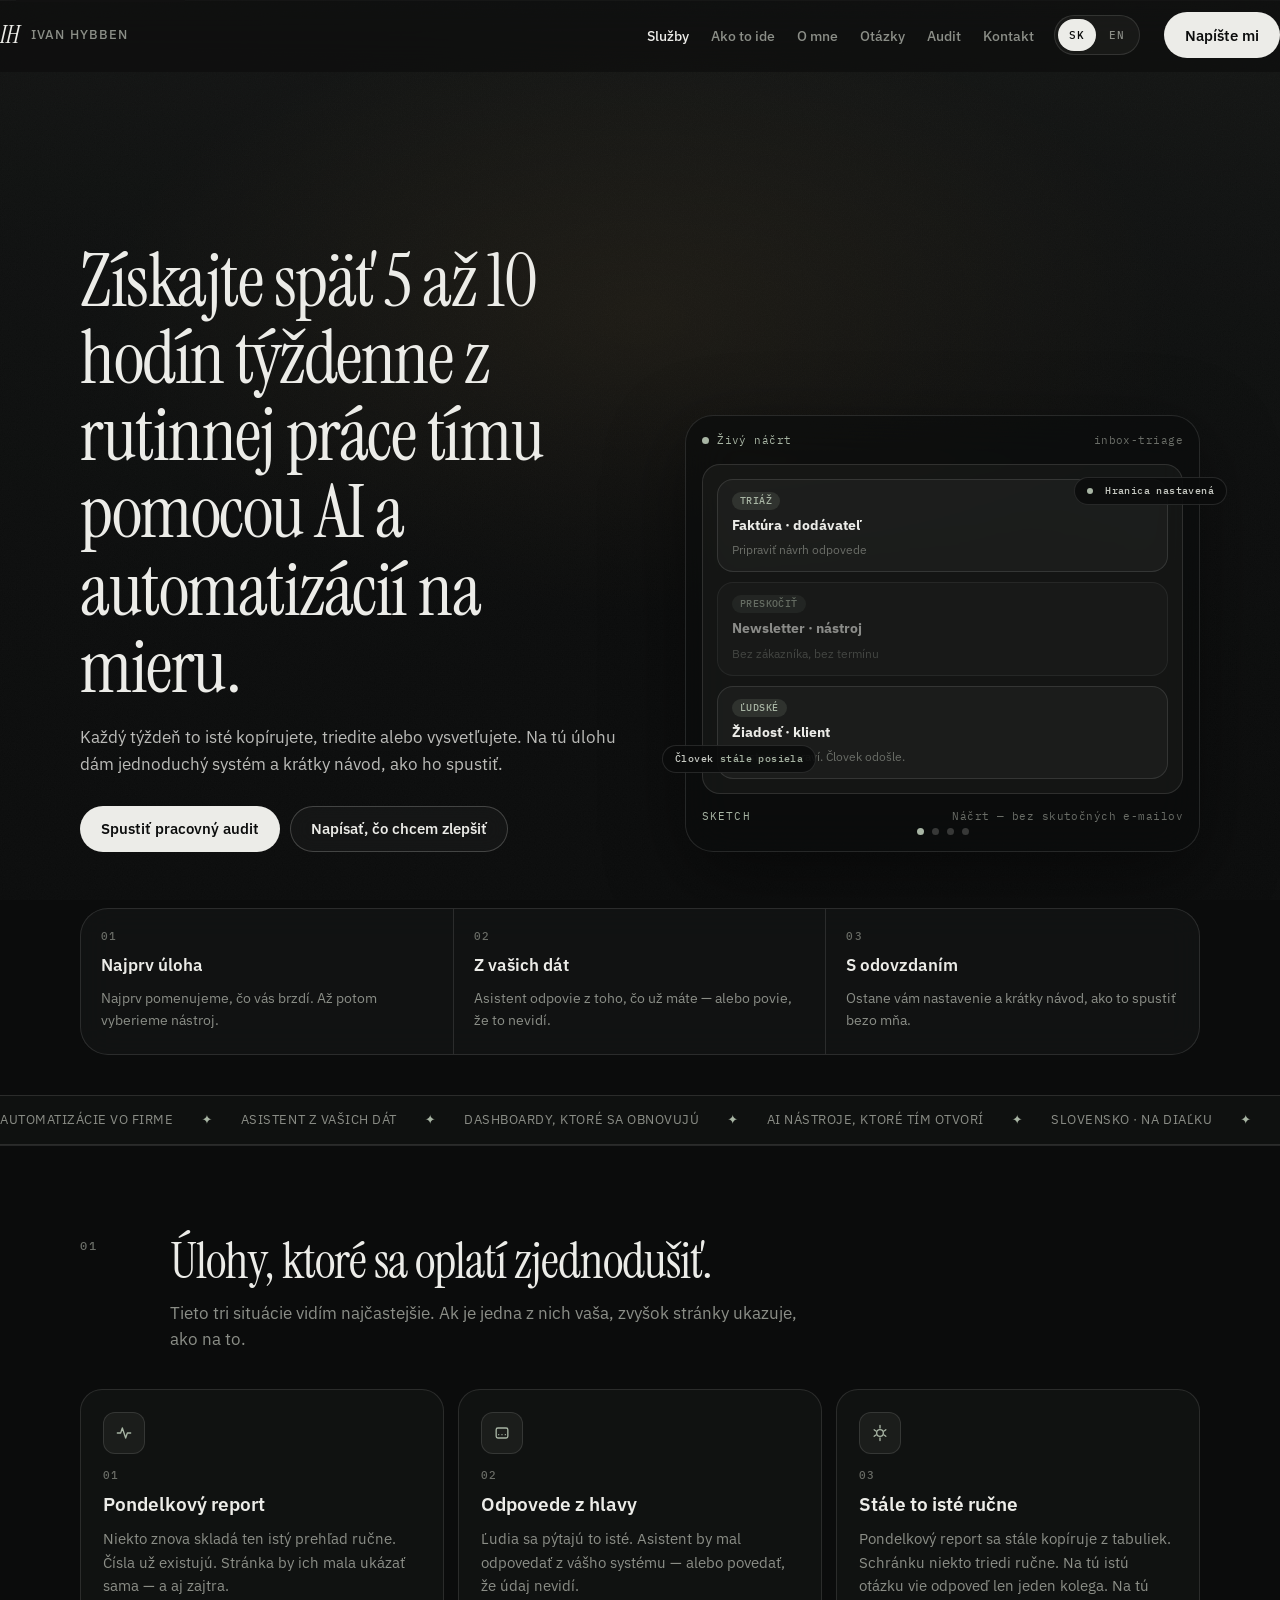
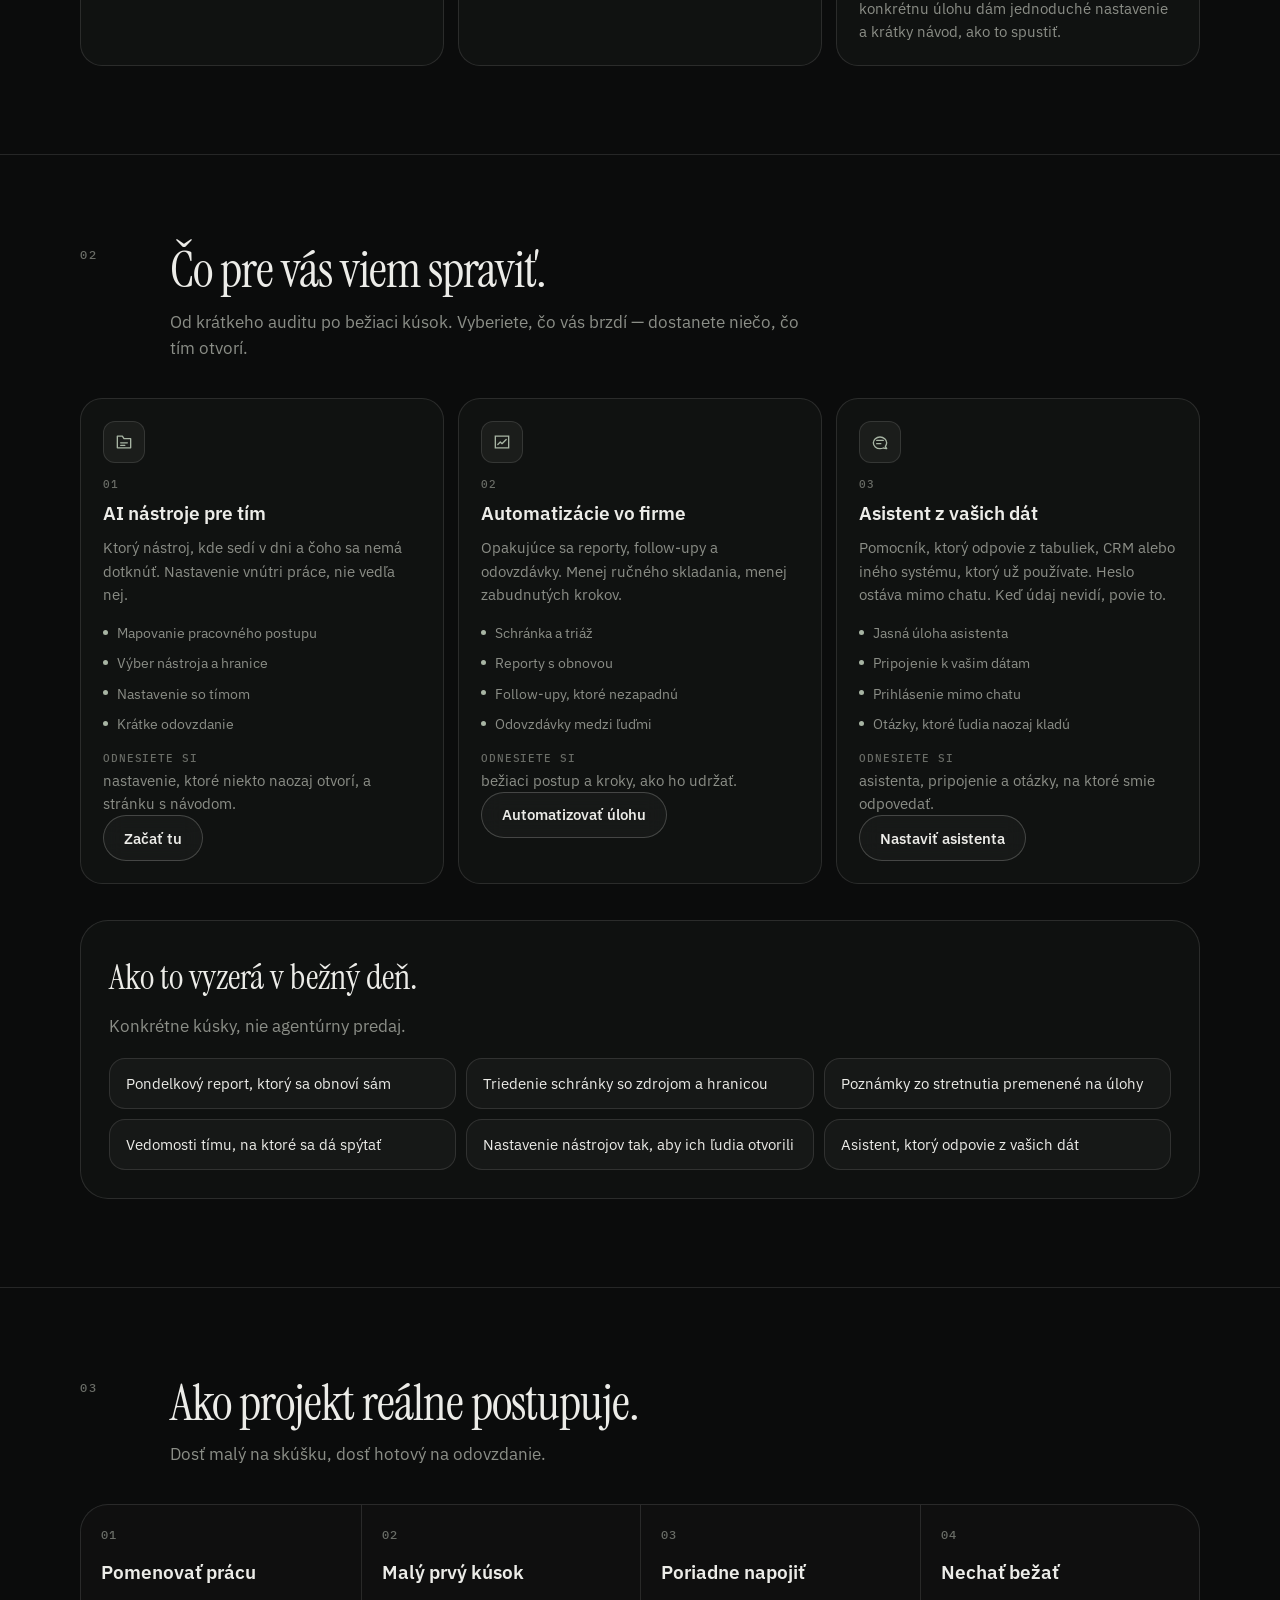
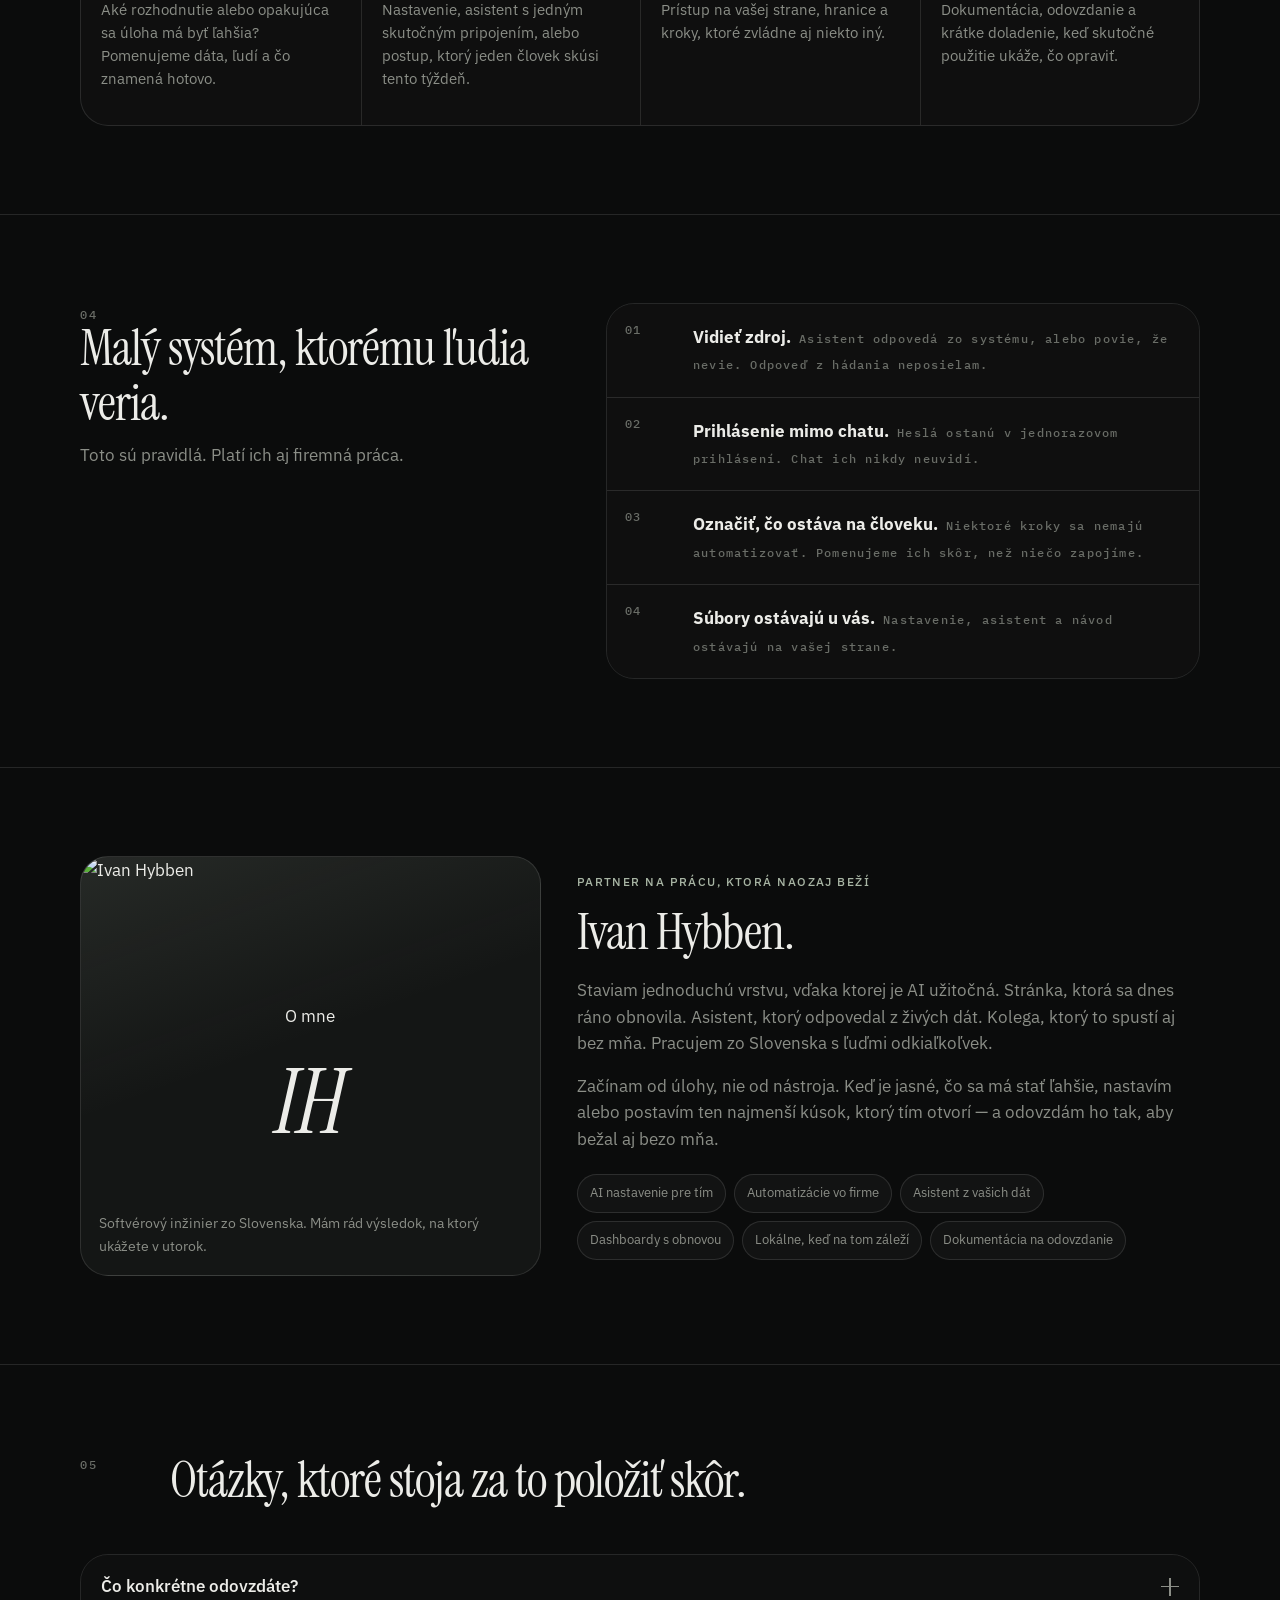
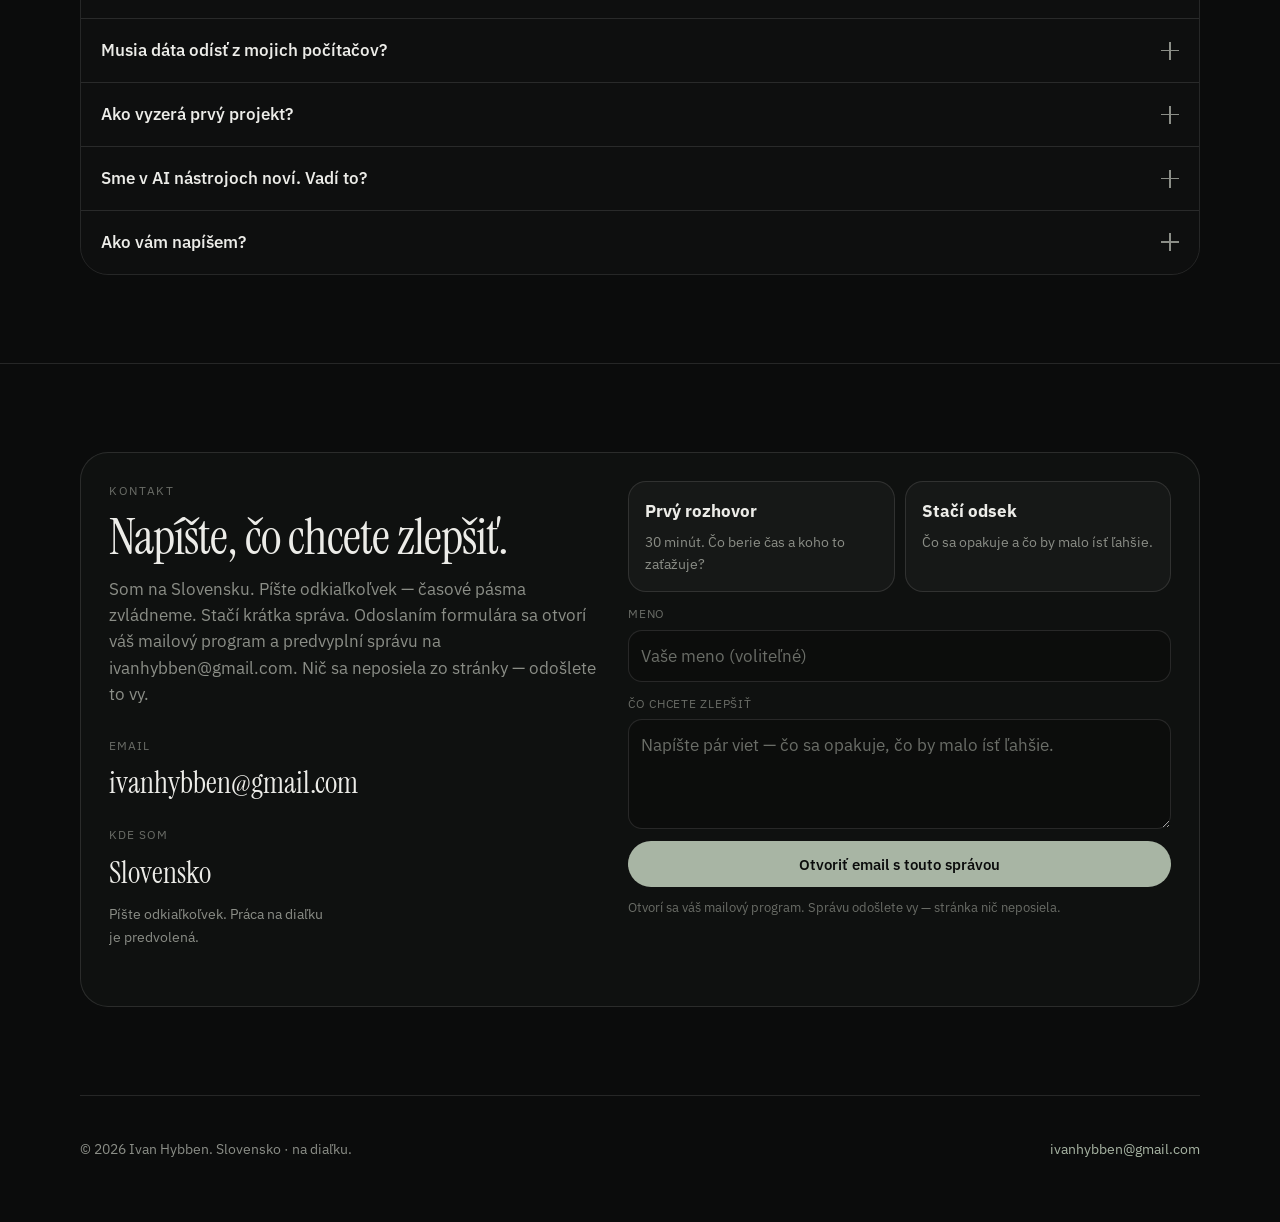
==== commit 96c07137: "Update hero to the 5–10 hours weekly impact headline. Co-authored-by: Cursor <cursoragent@cursor.com" ====
--- a/index.html
+++ b/index.html
@@ -52,9 +52,7 @@
       <div class="wrap hero">
         <div class="hero-copy is-in" data-reveal>
           <h1>
-            <span data-i18n="hero.h1.a">Report. Schránka. Tá istá otázka.</span>
-            <em data-i18n="hero.h1.b">Nastavím to</em>
-            <span data-i18n="hero.h1.c">tak, aby to už nebolo ručne.</span>
+            <span data-i18n="hero.h1.a">Získajte späť 5 až 10 hodín týždenne z rutinnej práce tímu pomocou AI a automatizácií na mieru.</span>
           </h1>
           <p class="deck" data-i18n="hero.deck">Každý týždeň to isté kopírujete, triedite alebo vysvetľujete. Na tú úlohu dám jednoduchý systém a krátky návod, ako ho spustiť.</p>
           <div class="hero-actions">
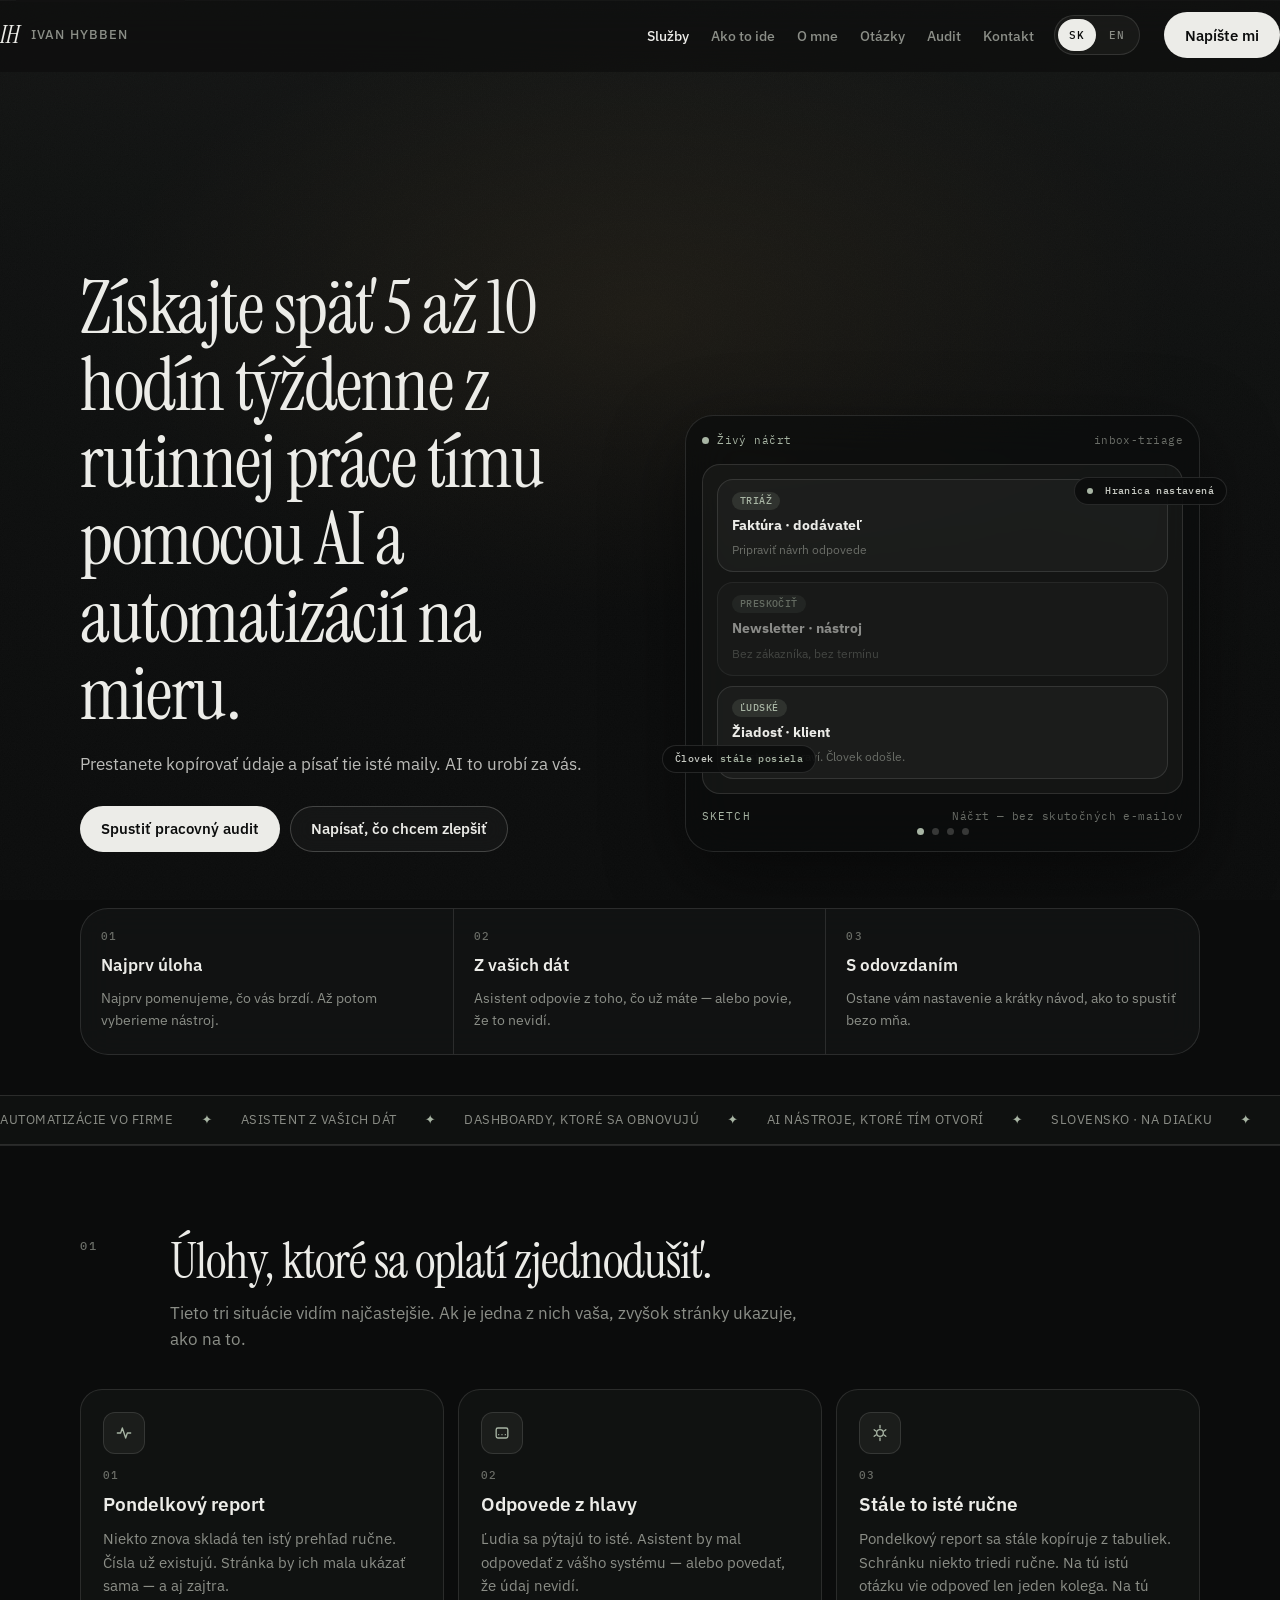
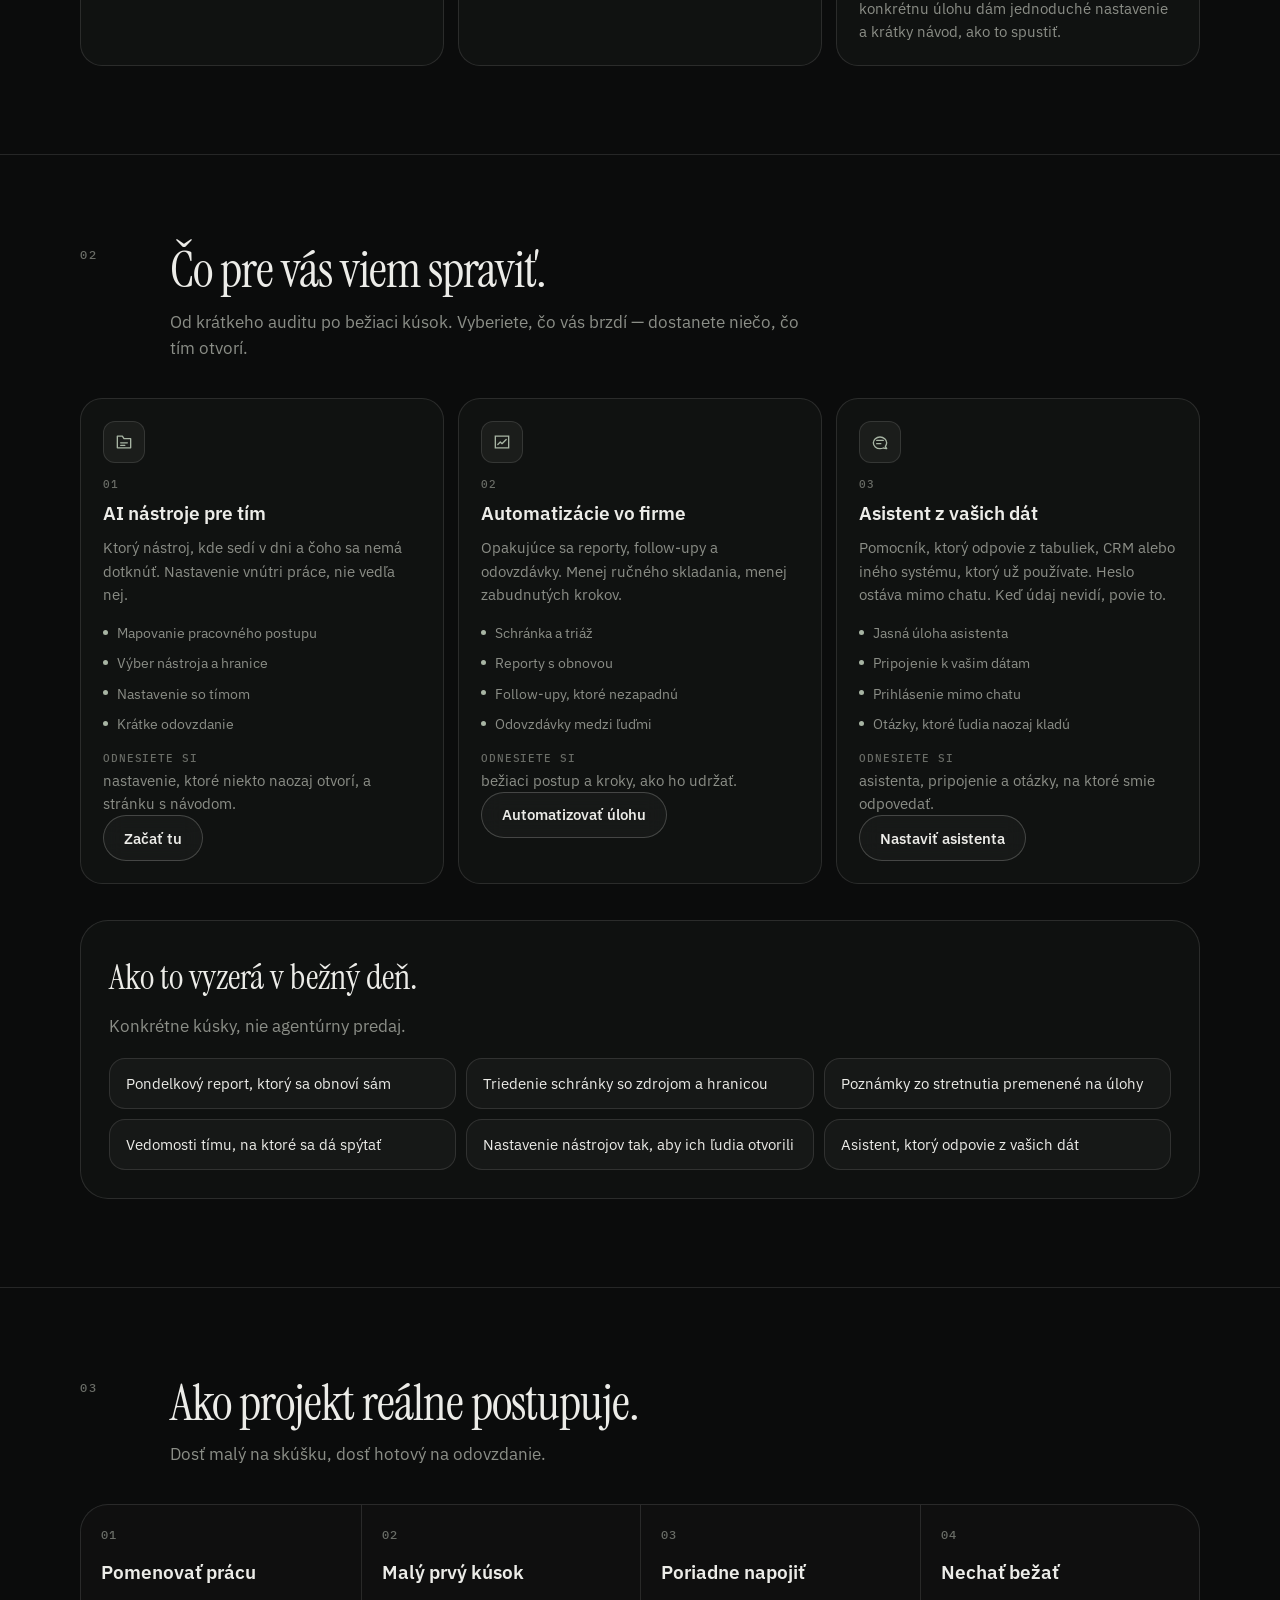
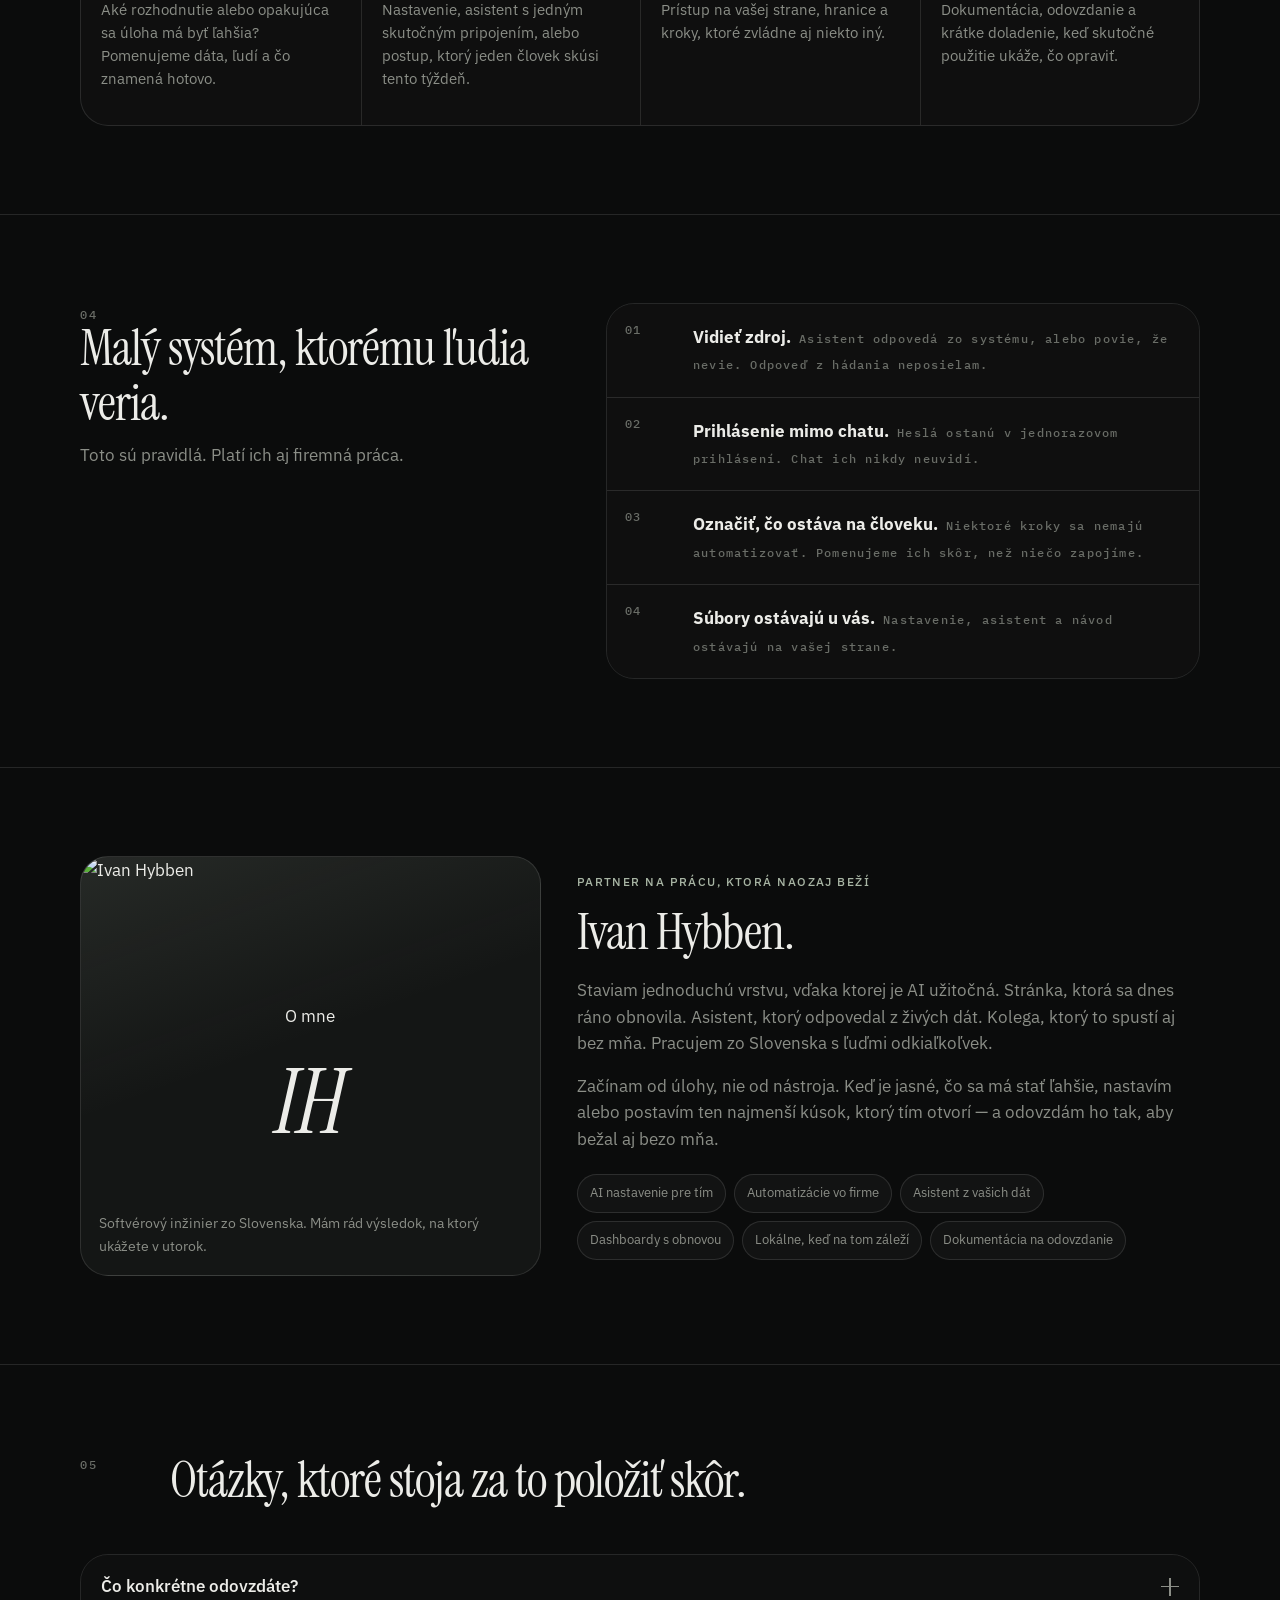
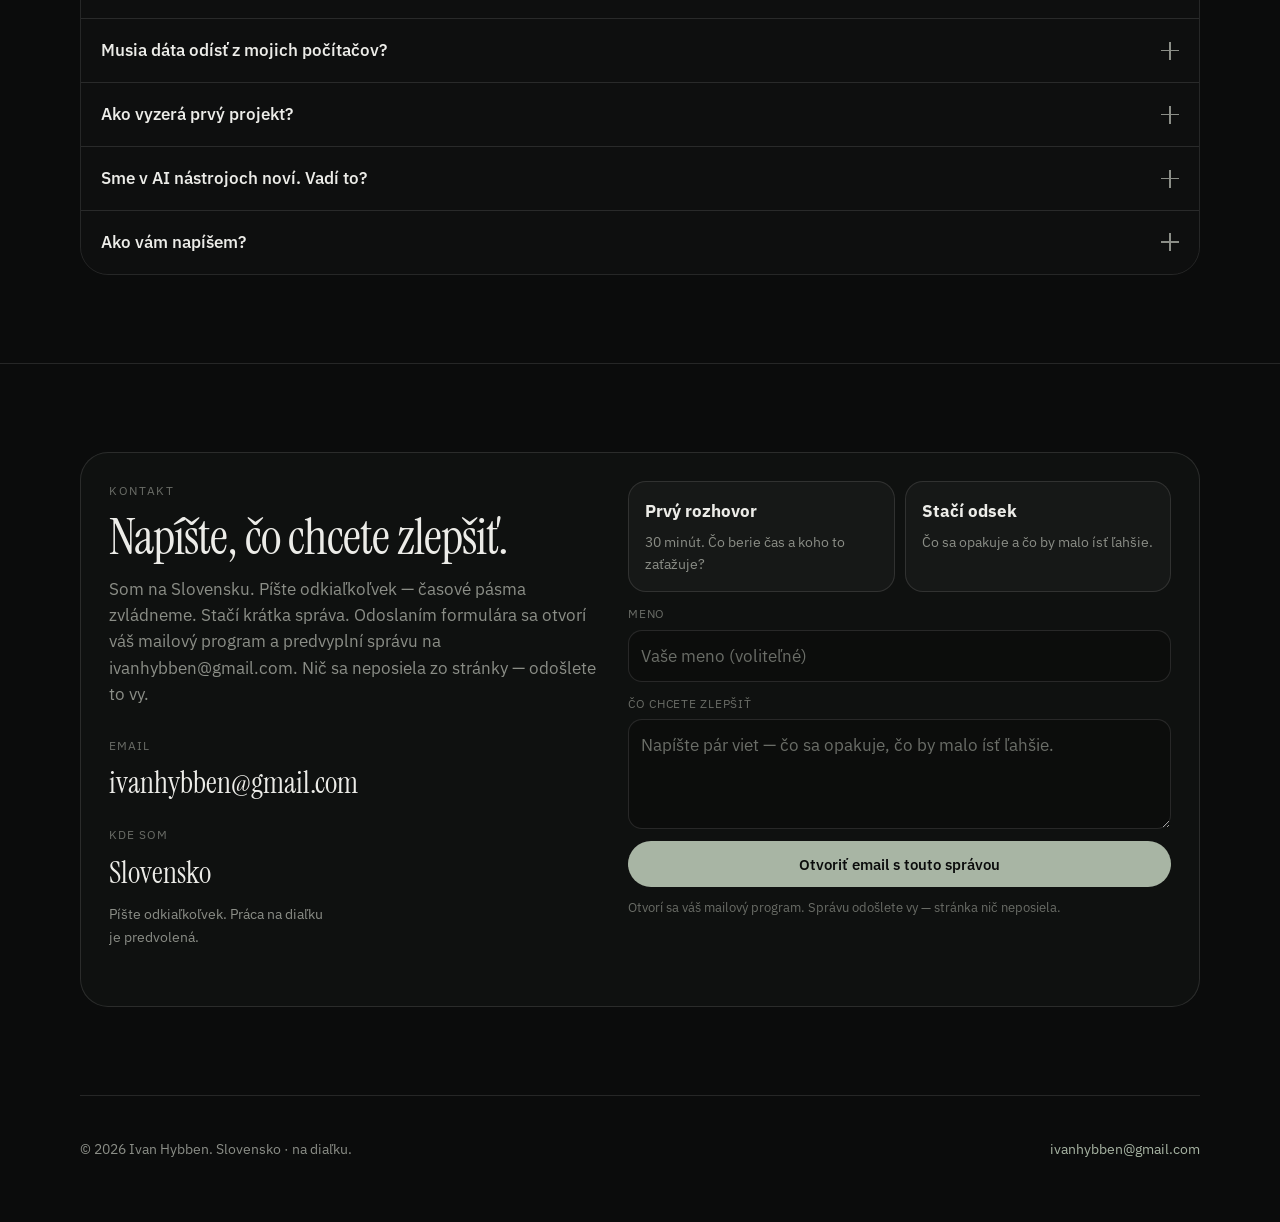
==== commit 75df9d1c: "Replace hero supporting line with the stop-copying AI slogan. Co-authored-by: Cursor <cursoragent@cu" ====
--- a/index.html
+++ b/index.html
@@ -54,7 +54,7 @@
           <h1>
             <span data-i18n="hero.h1.a">Získajte späť 5 až 10 hodín týždenne z rutinnej práce tímu pomocou AI a automatizácií na mieru.</span>
           </h1>
-          <p class="deck" data-i18n="hero.deck">Každý týždeň to isté kopírujete, triedite alebo vysvetľujete. Na tú úlohu dám jednoduchý systém a krátky návod, ako ho spustiť.</p>
+          <p class="deck" data-i18n="hero.deck">Prestanete kopírovať údaje a písať tie isté maily. AI to urobí za vás.</p>
           <div class="hero-actions">
             <a class="btn btn-ink" href="audit.html" data-i18n="hero.cta.audit">Spustiť pracovný audit</a>
             <a class="btn btn-ghost" href="#contact" data-i18n="hero.cta.talk">Napísať, čo chcem zlepšiť</a>
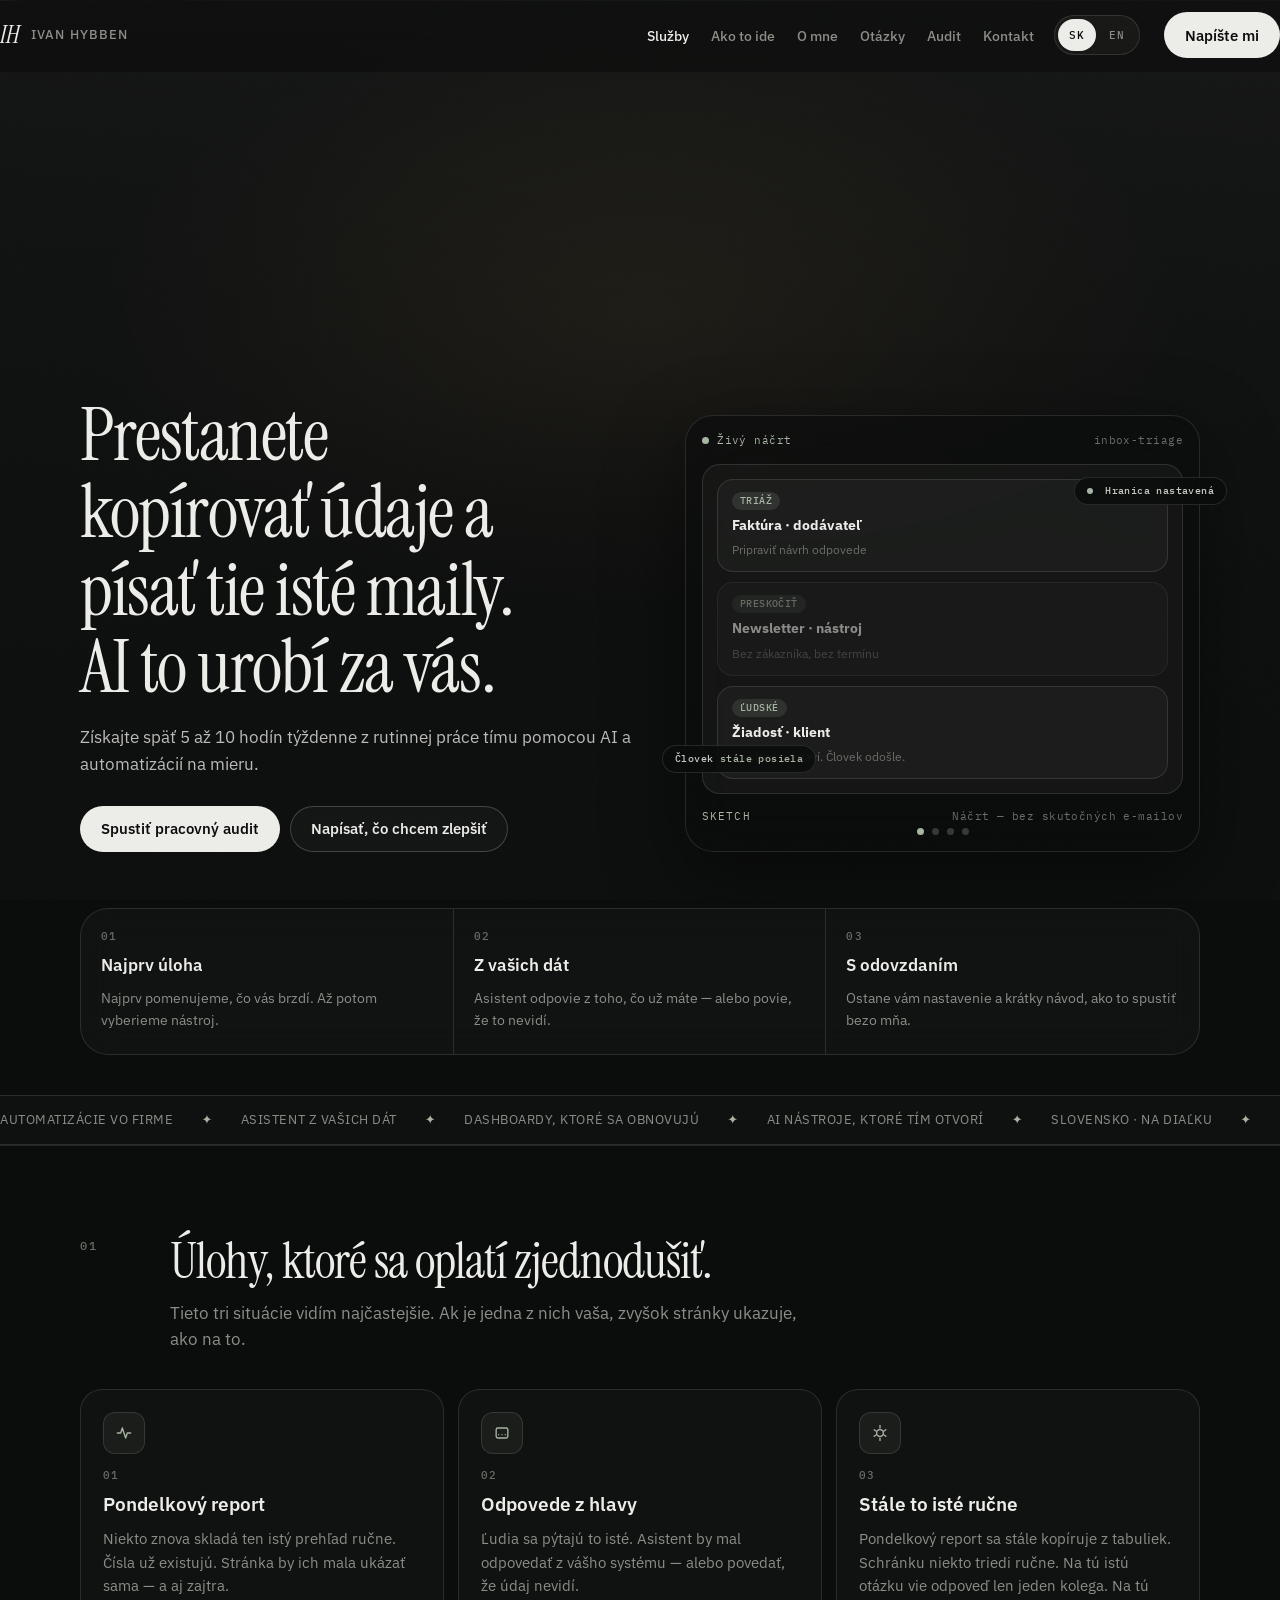
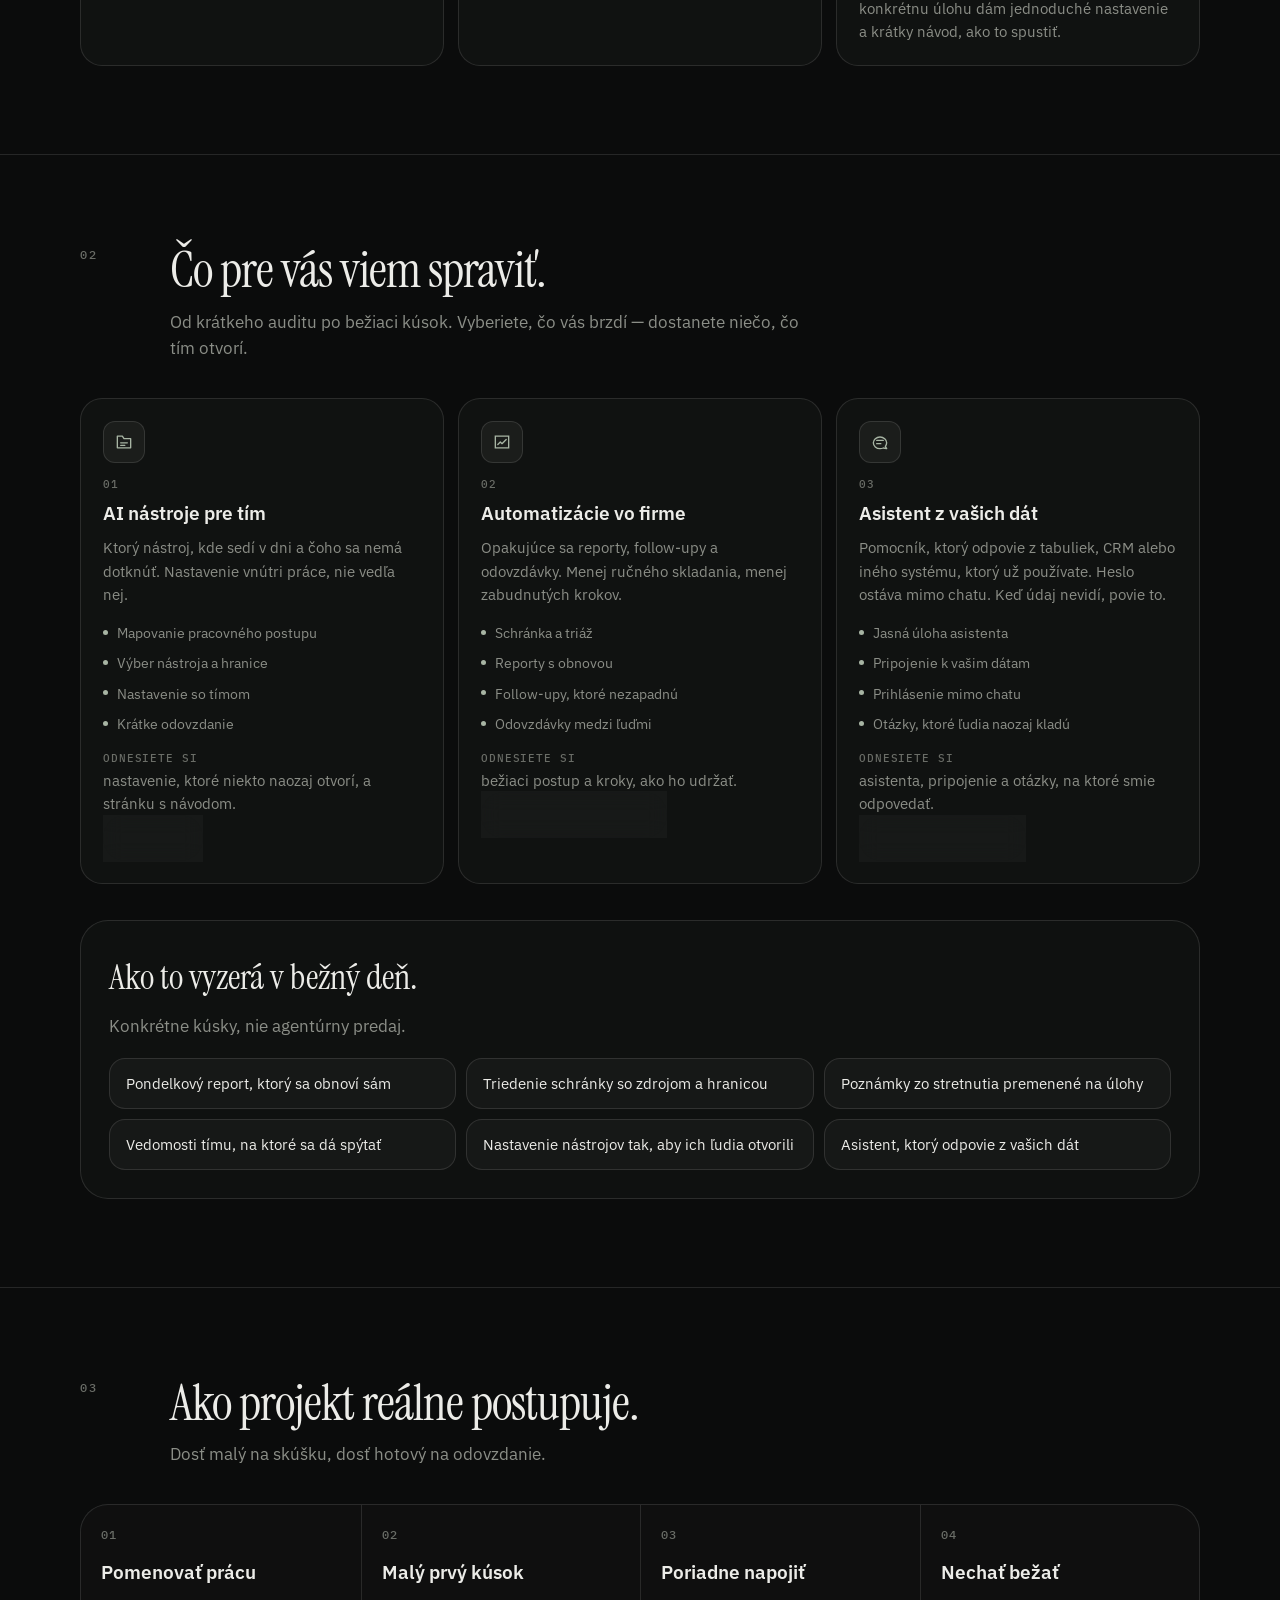
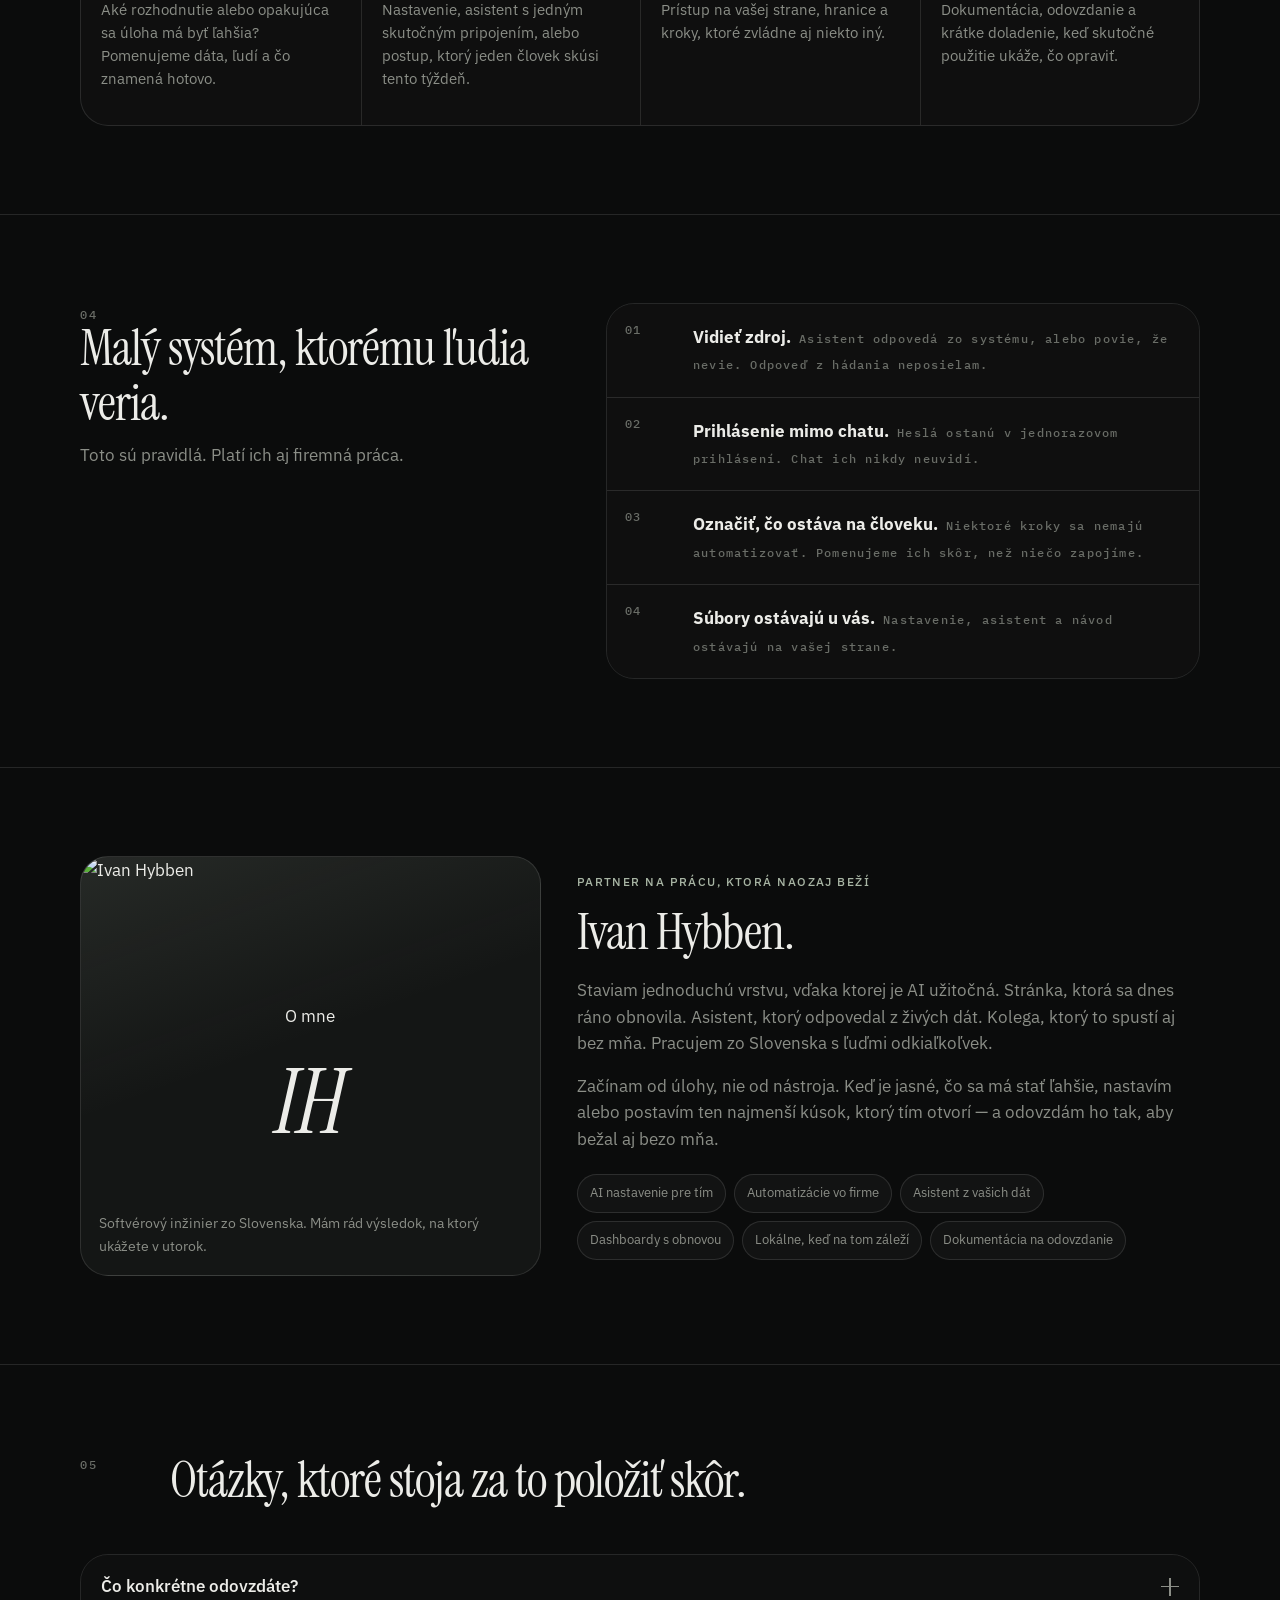
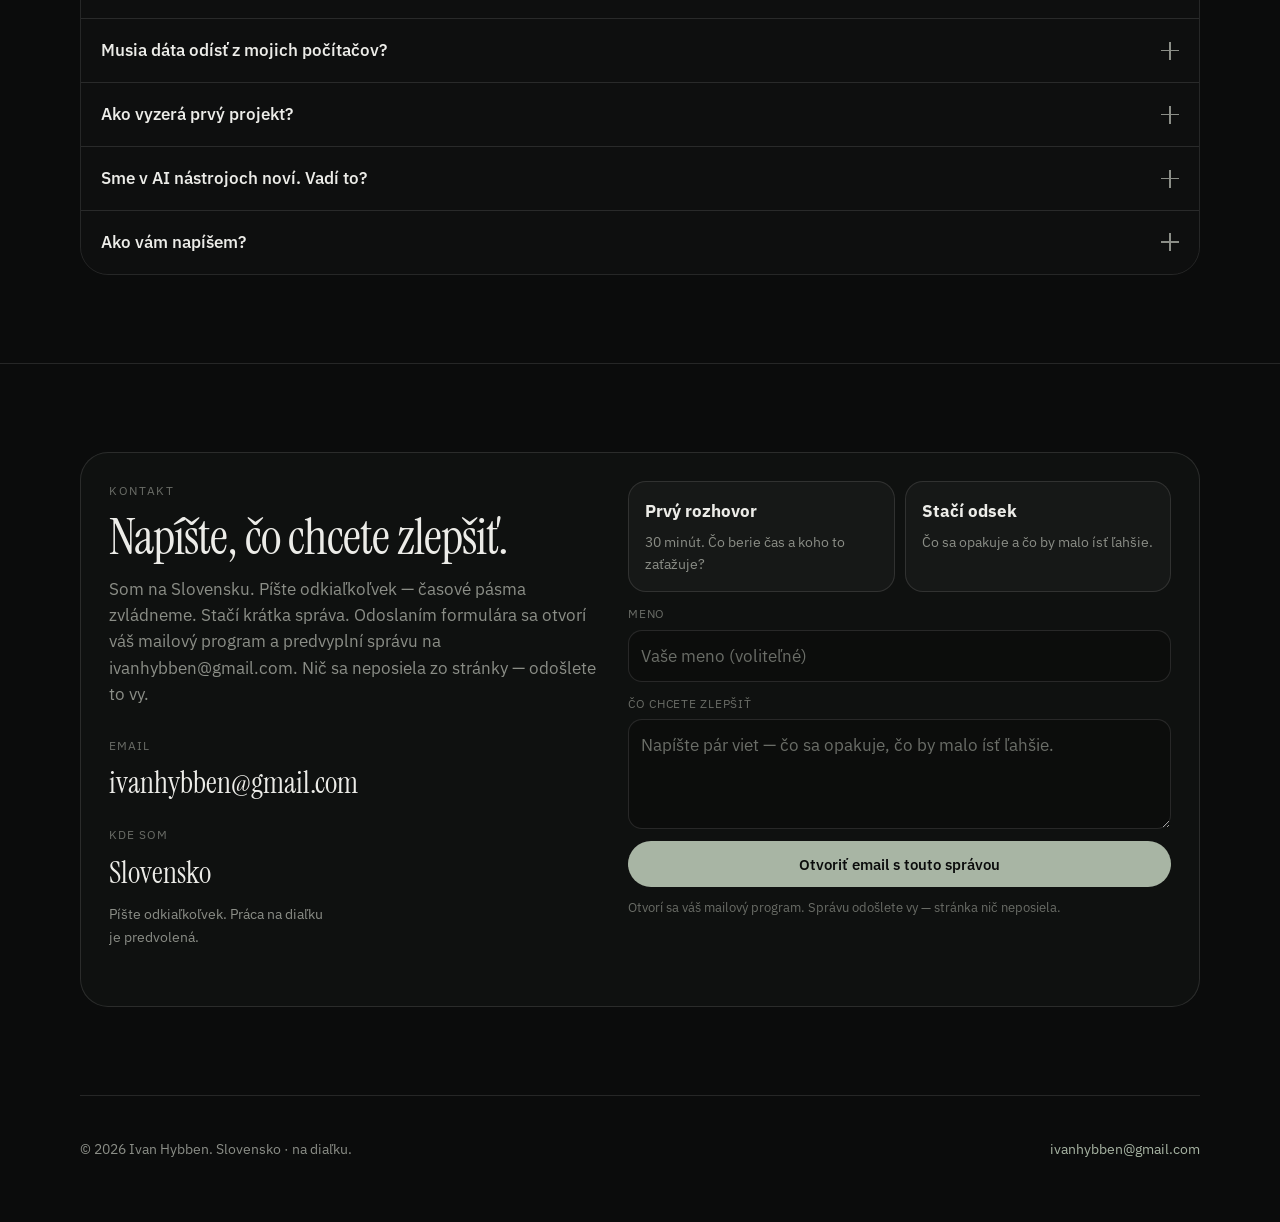
==== commit 112f1a50: "Make the stop-copying line the large hero headline. Co-authored-by: Cursor <cursoragent@cursor.com>" ====
--- a/index.html
+++ b/index.html
@@ -52,9 +52,9 @@
       <div class="wrap hero">
         <div class="hero-copy is-in" data-reveal>
           <h1>
-            <span data-i18n="hero.h1.a">Získajte späť 5 až 10 hodín týždenne z rutinnej práce tímu pomocou AI a automatizácií na mieru.</span>
+            <span data-i18n="hero.h1.a">Prestanete kopírovať údaje a písať tie isté maily. AI to urobí za vás.</span>
           </h1>
-          <p class="deck" data-i18n="hero.deck">Prestanete kopírovať údaje a písať tie isté maily. AI to urobí za vás.</p>
+          <p class="deck" data-i18n="hero.deck">Získajte späť 5 až 10 hodín týždenne z rutinnej práce tímu pomocou AI a automatizácií na mieru.</p>
           <div class="hero-actions">
             <a class="btn btn-ink" href="audit.html" data-i18n="hero.cta.audit">Spustiť pracovný audit</a>
             <a class="btn btn-ghost" href="#contact" data-i18n="hero.cta.talk">Napísať, čo chcem zlepšiť</a>
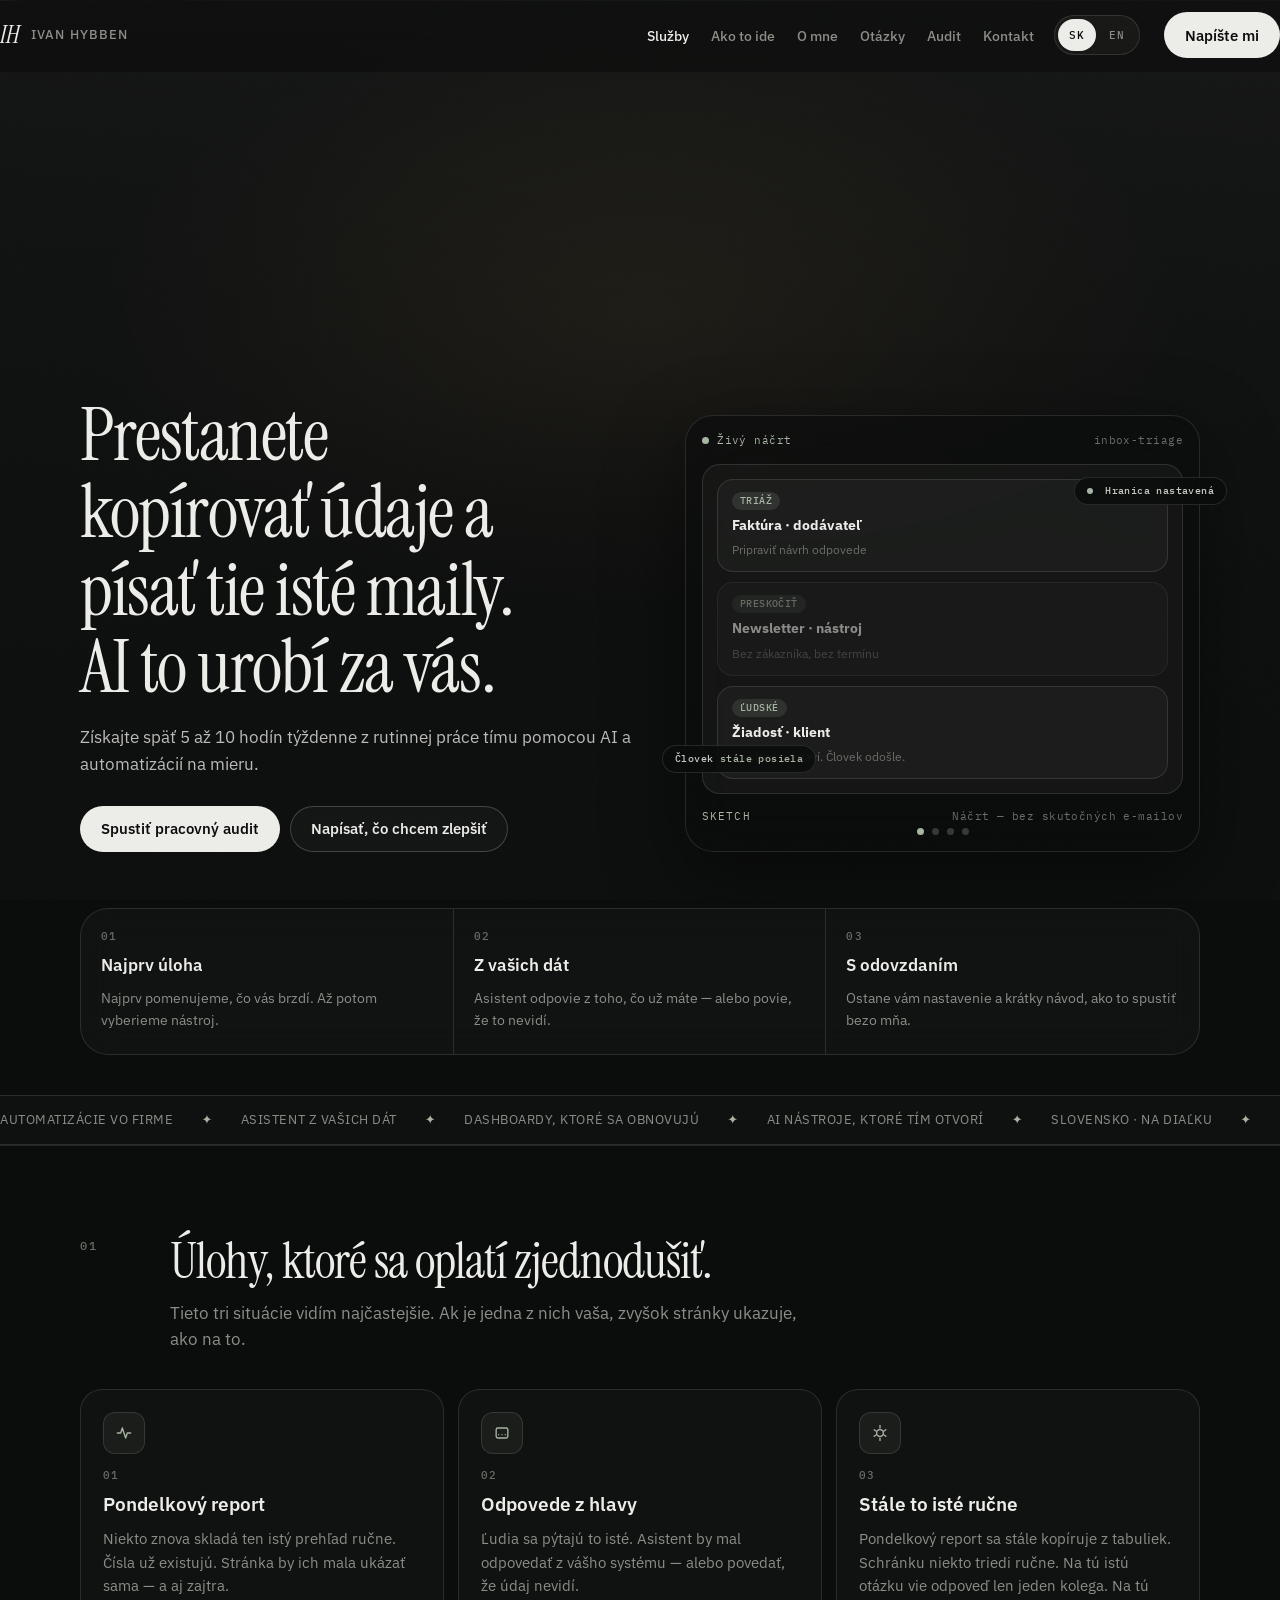
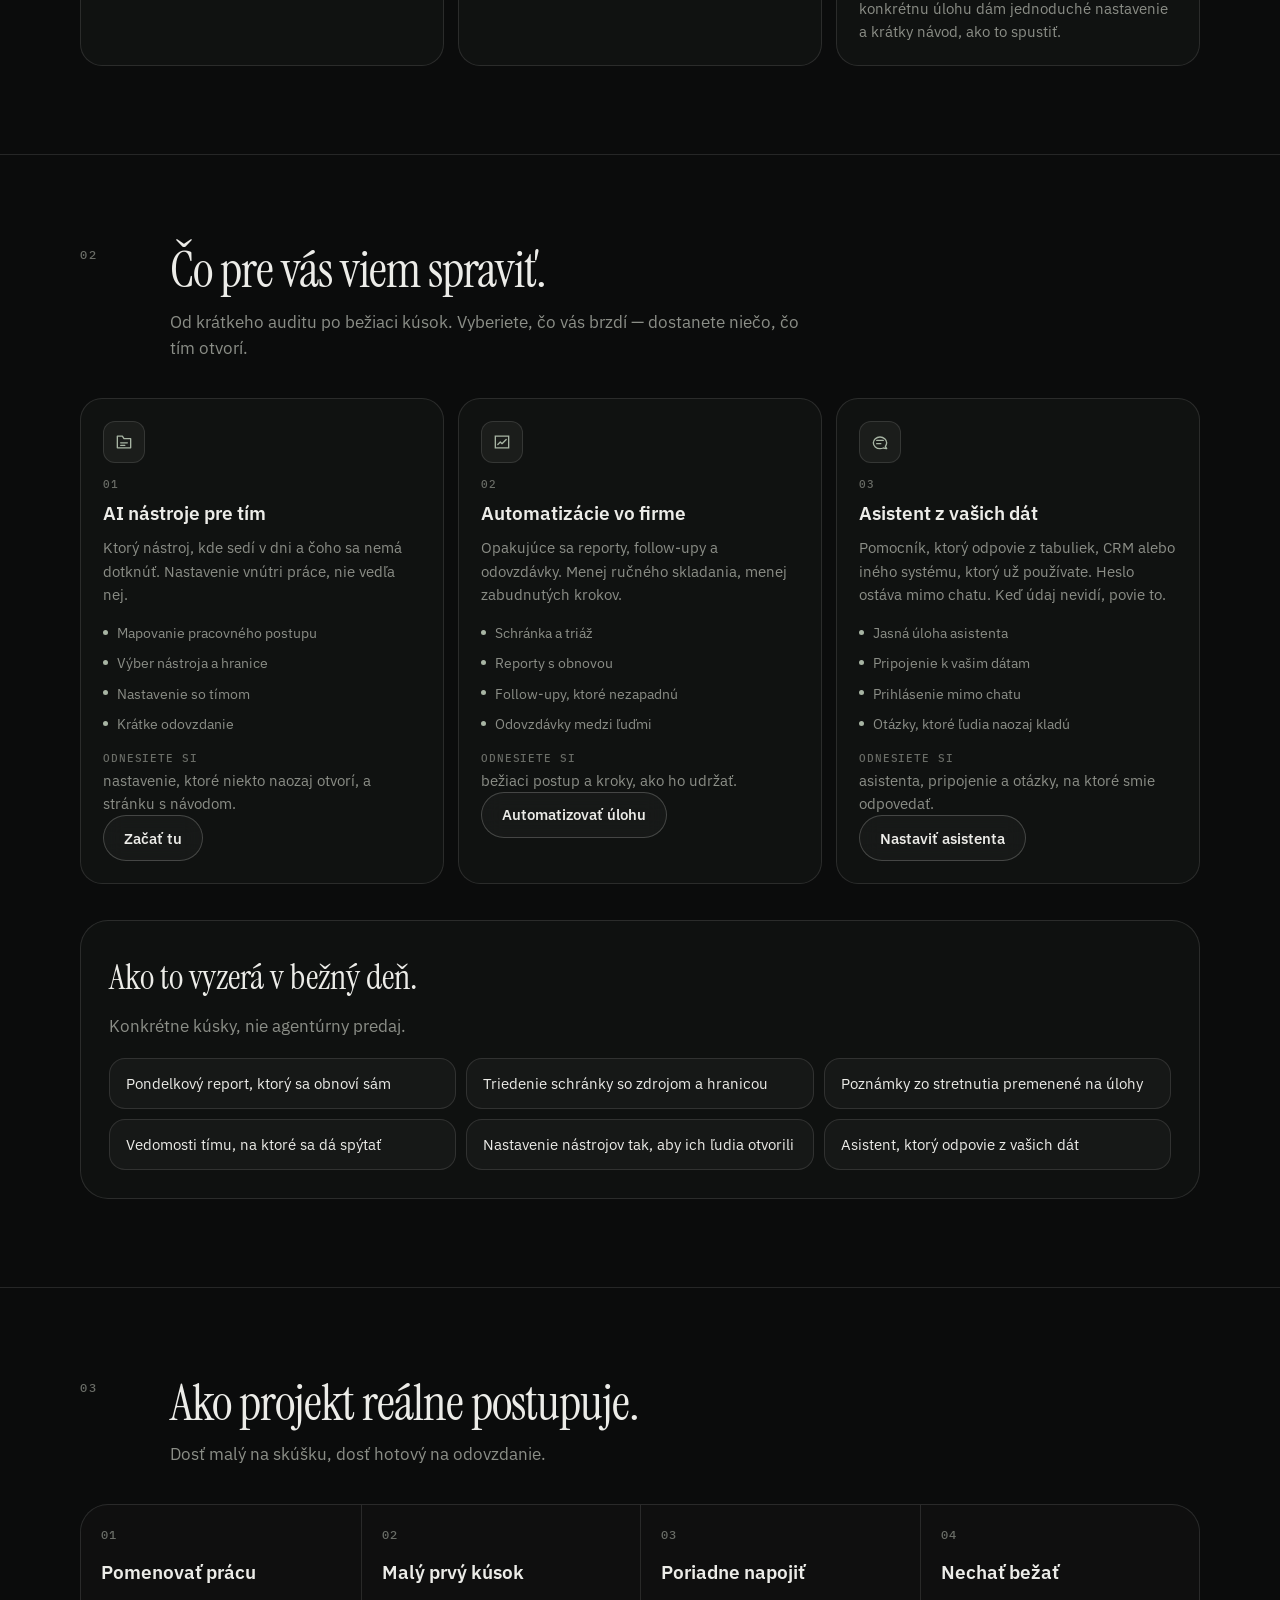
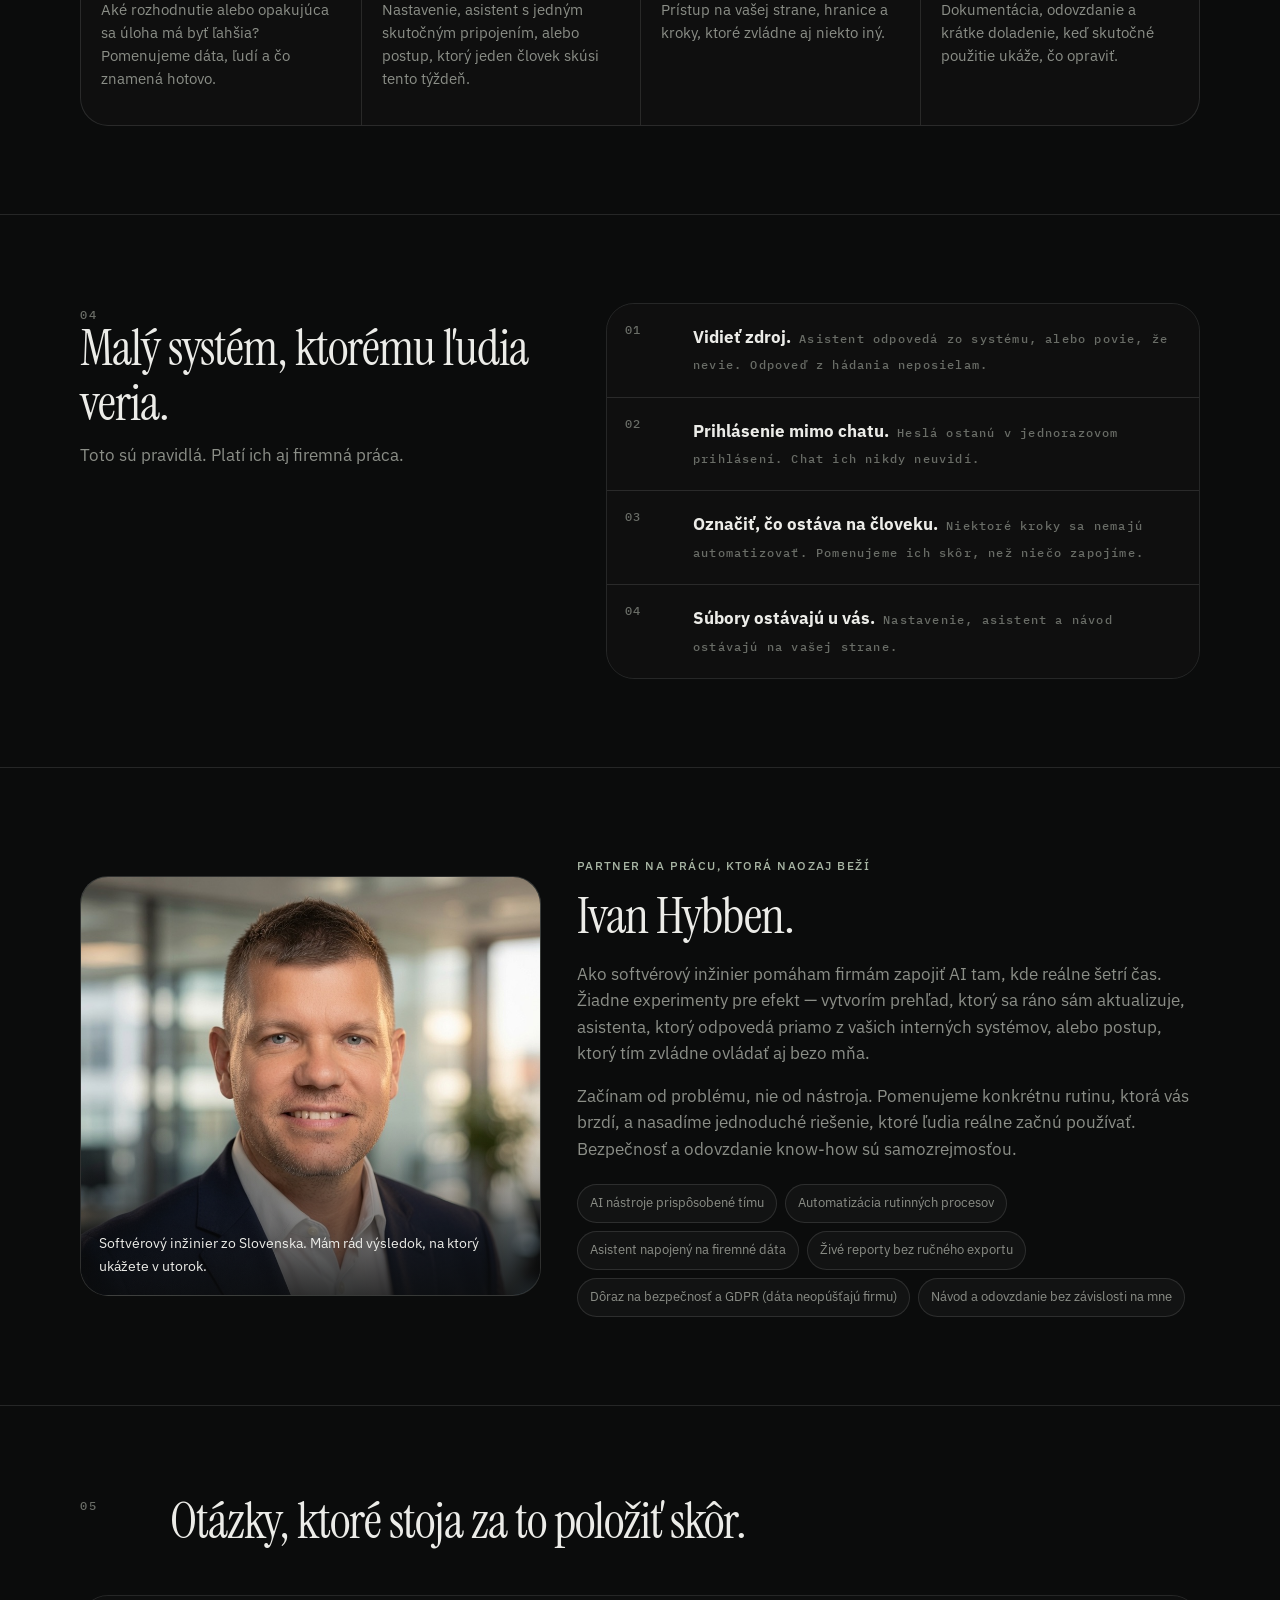
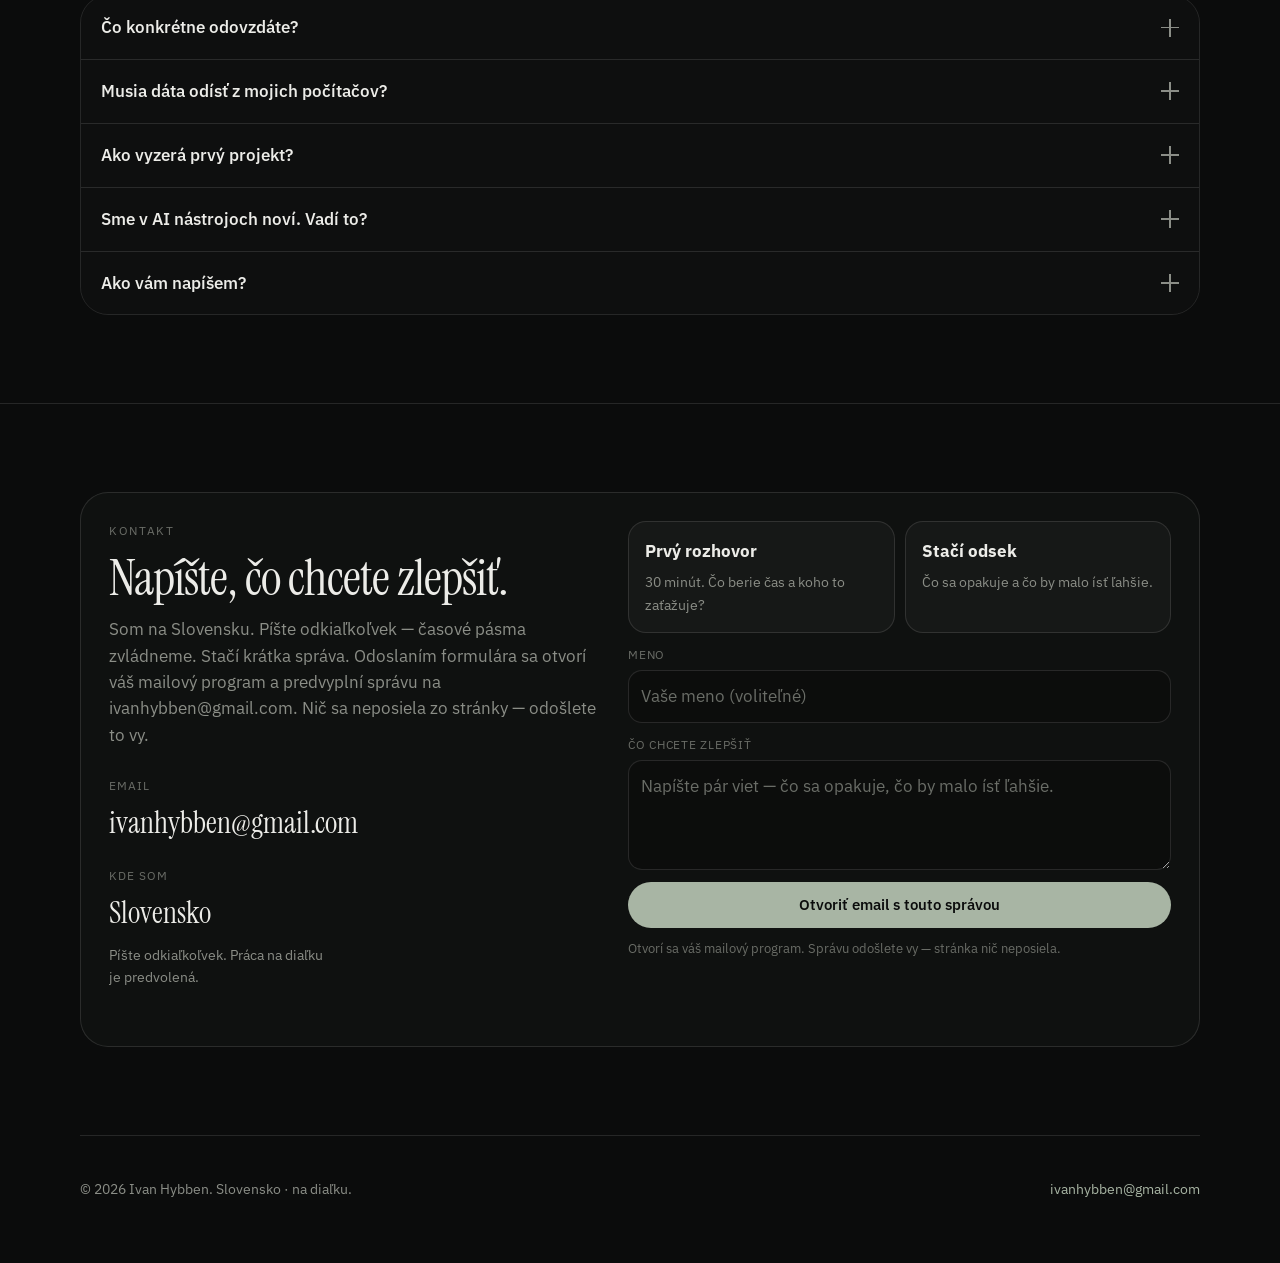
==== commit 82c664ad: "Add About portrait and finish About section copy. Co-authored-by: Cursor <cursoragent@cursor.com>" ====
--- a/index.html
+++ b/index.html
@@ -295,15 +295,15 @@
         <div class="about-copy" data-reveal>
           <p class="tag" data-i18n="about.tag">Partner na prácu, ktorá naozaj beží</p>
           <h2>Ivan Hybben.</h2>
-          <p data-i18n="about.p1">Staviam jednoduchú vrstvu, vďaka ktorej je AI užitočná. Stránka, ktorá sa dnes ráno obnovila. Asistent, ktorý odpovedal z živých dát. Kolega, ktorý to spustí aj bez mňa. Pracujem zo Slovenska s ľuďmi odkiaľkoľvek.</p>
-          <p data-i18n="about.p2">Začínam od úlohy, nie od nástroja. Keď je jasné, čo sa má stať ľahšie, nastavím alebo postavím ten najmenší kúsok, ktorý tím otvorí — a odovzdám ho tak, aby bežal aj bezo mňa.</p>
+          <p data-i18n="about.p1">Ako softvérový inžinier pomáham firmám zapojiť AI tam, kde reálne šetrí čas. Žiadne experimenty pre efekt — vytvorím prehľad, ktorý sa ráno sám aktualizuje, asistenta, ktorý odpovedá priamo z vašich interných systémov, alebo postup, ktorý tím zvládne ovládať aj bezo mňa.</p>
+          <p data-i18n="about.p2">Začínam od problému, nie od nástroja. Pomenujeme konkrétnu rutinu, ktorá vás brzdí, a nasadíme jednoduché riešenie, ktoré ľudia reálne začnú používať. Bezpečnosť a odovzdanie know-how sú samozrejmosťou.</p>
           <ul class="chips">
-            <li data-i18n="chip.1">AI nastavenie pre tím</li>
-            <li data-i18n="chip.2">Automatizácie vo firme</li>
-            <li data-i18n="chip.3">Asistent z vašich dát</li>
-            <li data-i18n="chip.4">Dashboardy s obnovou</li>
-            <li data-i18n="chip.5">Lokálne, keď na tom záleží</li>
-            <li data-i18n="chip.6">Dokumentácia na odovzdanie</li>
+            <li data-i18n="chip.1">AI nástroje prispôsobené tímu</li>
+            <li data-i18n="chip.2">Automatizácia rutinných procesov</li>
+            <li data-i18n="chip.3">Asistent napojený na firemné dáta</li>
+            <li data-i18n="chip.4">Živé reporty bez ručného exportu</li>
+            <li data-i18n="chip.5">Dôraz na bezpečnosť a GDPR (dáta neopúšťajú firmu)</li>
+            <li data-i18n="chip.6">Návod a odovzdanie bez závislosti na mne</li>
           </ul>
         </div>
       </div>
--- a/css/styles.css
+++ b/css/styles.css
@@ -773,9 +773,19 @@
   width: 100%;
   height: 100%;
   object-fit: cover;
+  object-position: center top;
 }
 .portrait.has-photo .portrait-photo { display: block !important; }
 .portrait.has-photo .portrait-fallback { display: none; }
+.portrait.has-photo::after {
+  content: "";
+  position: absolute;
+  inset: auto 0 0;
+  height: 42%;
+  background: linear-gradient(to top, rgba(11, 12, 12, 0.82), transparent);
+  pointer-events: none;
+  z-index: 1;
+}
 .portrait-fallback {
   position: absolute;
   inset: 0;
@@ -799,6 +809,10 @@
   margin: 0;
   color: var(--muted);
   font-size: 14px;
+  z-index: 2;
+}
+.portrait.has-photo .portrait-caption {
+  color: var(--cream);
 }
 .about-copy .tag {
   margin: 0 0 12px;
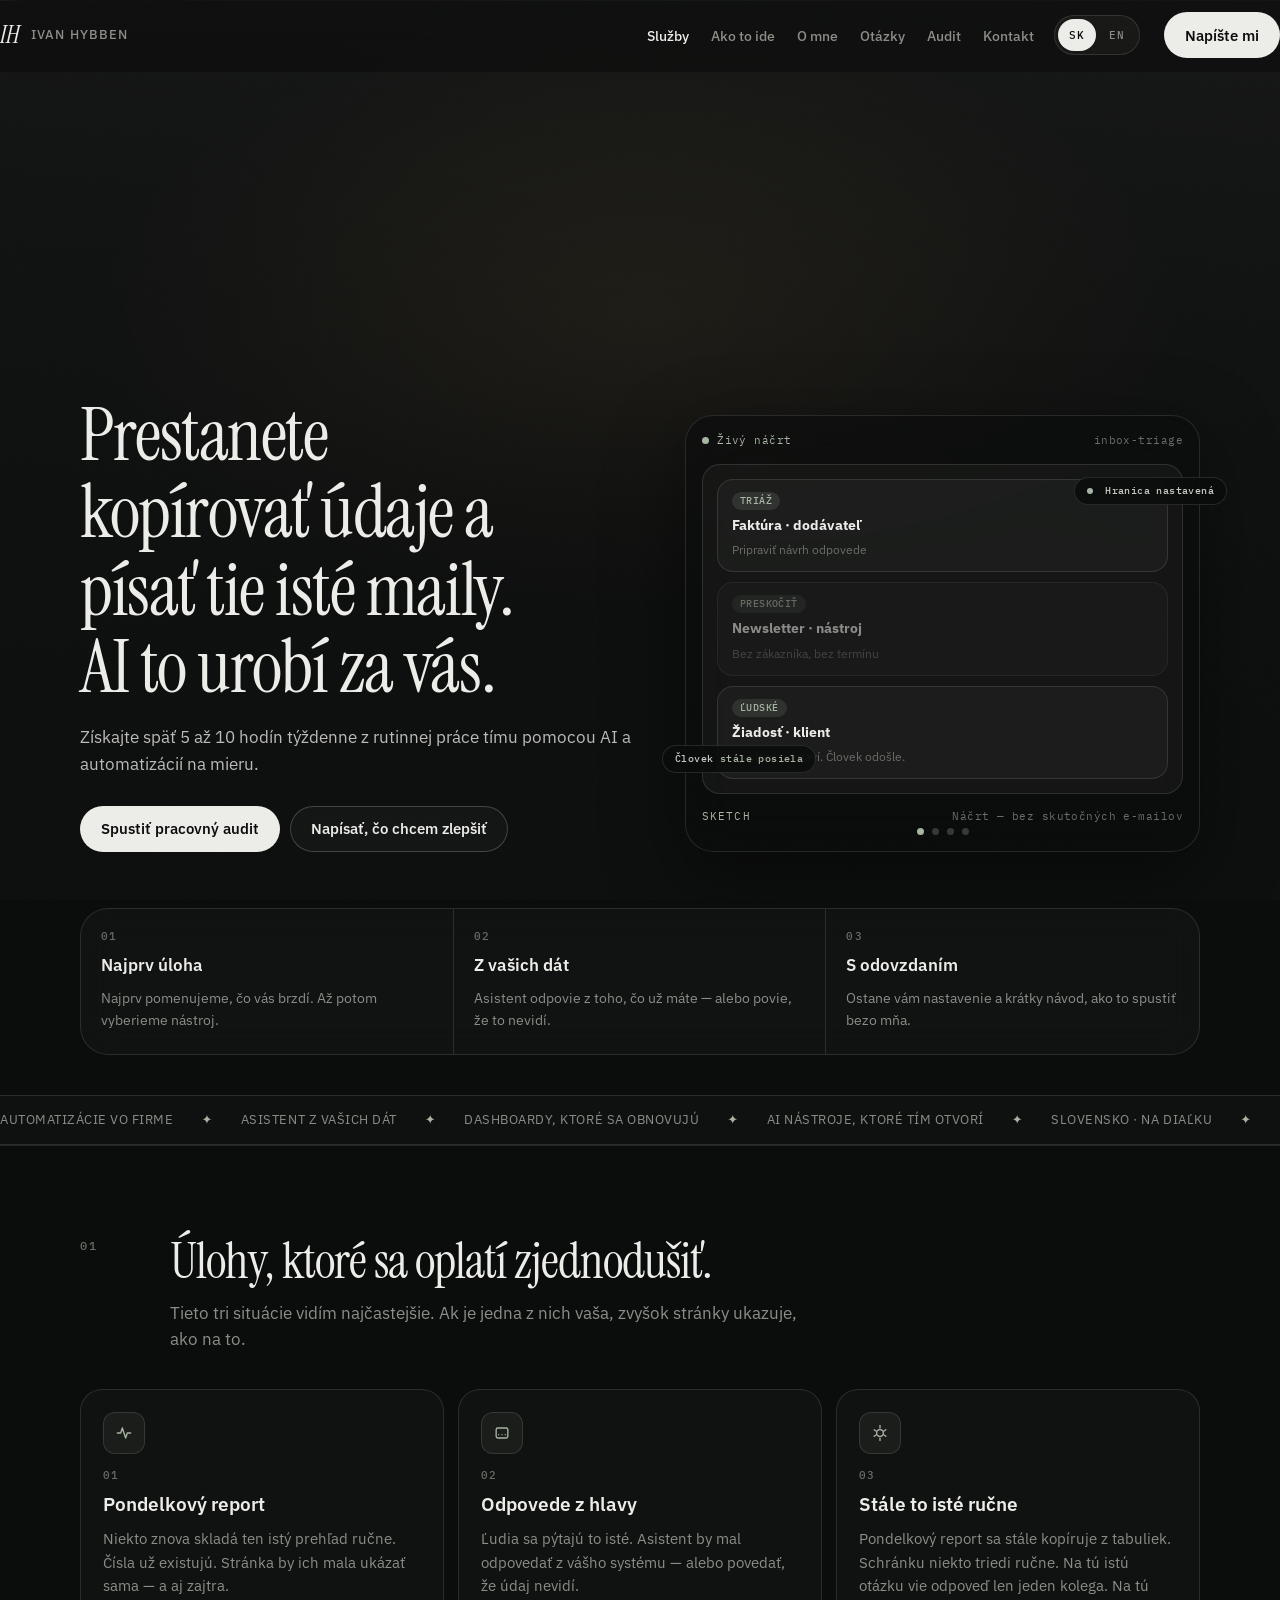
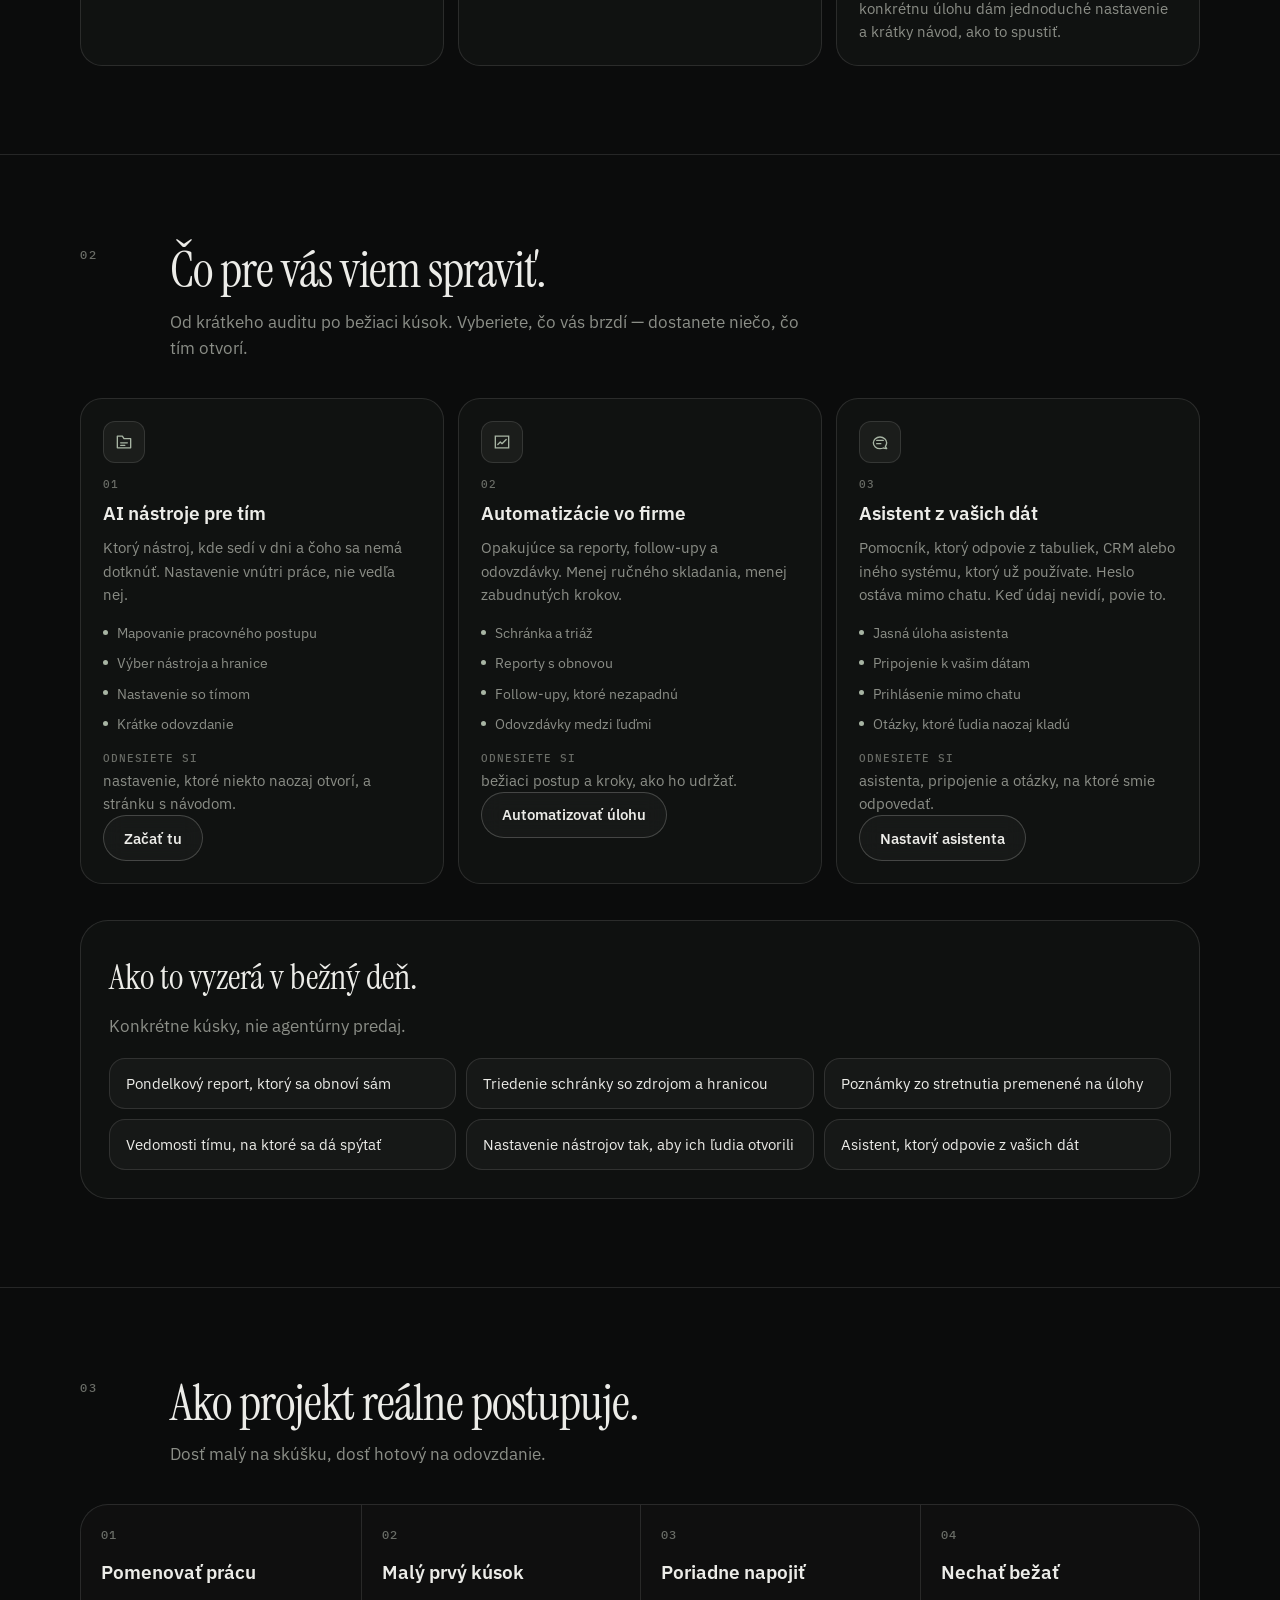
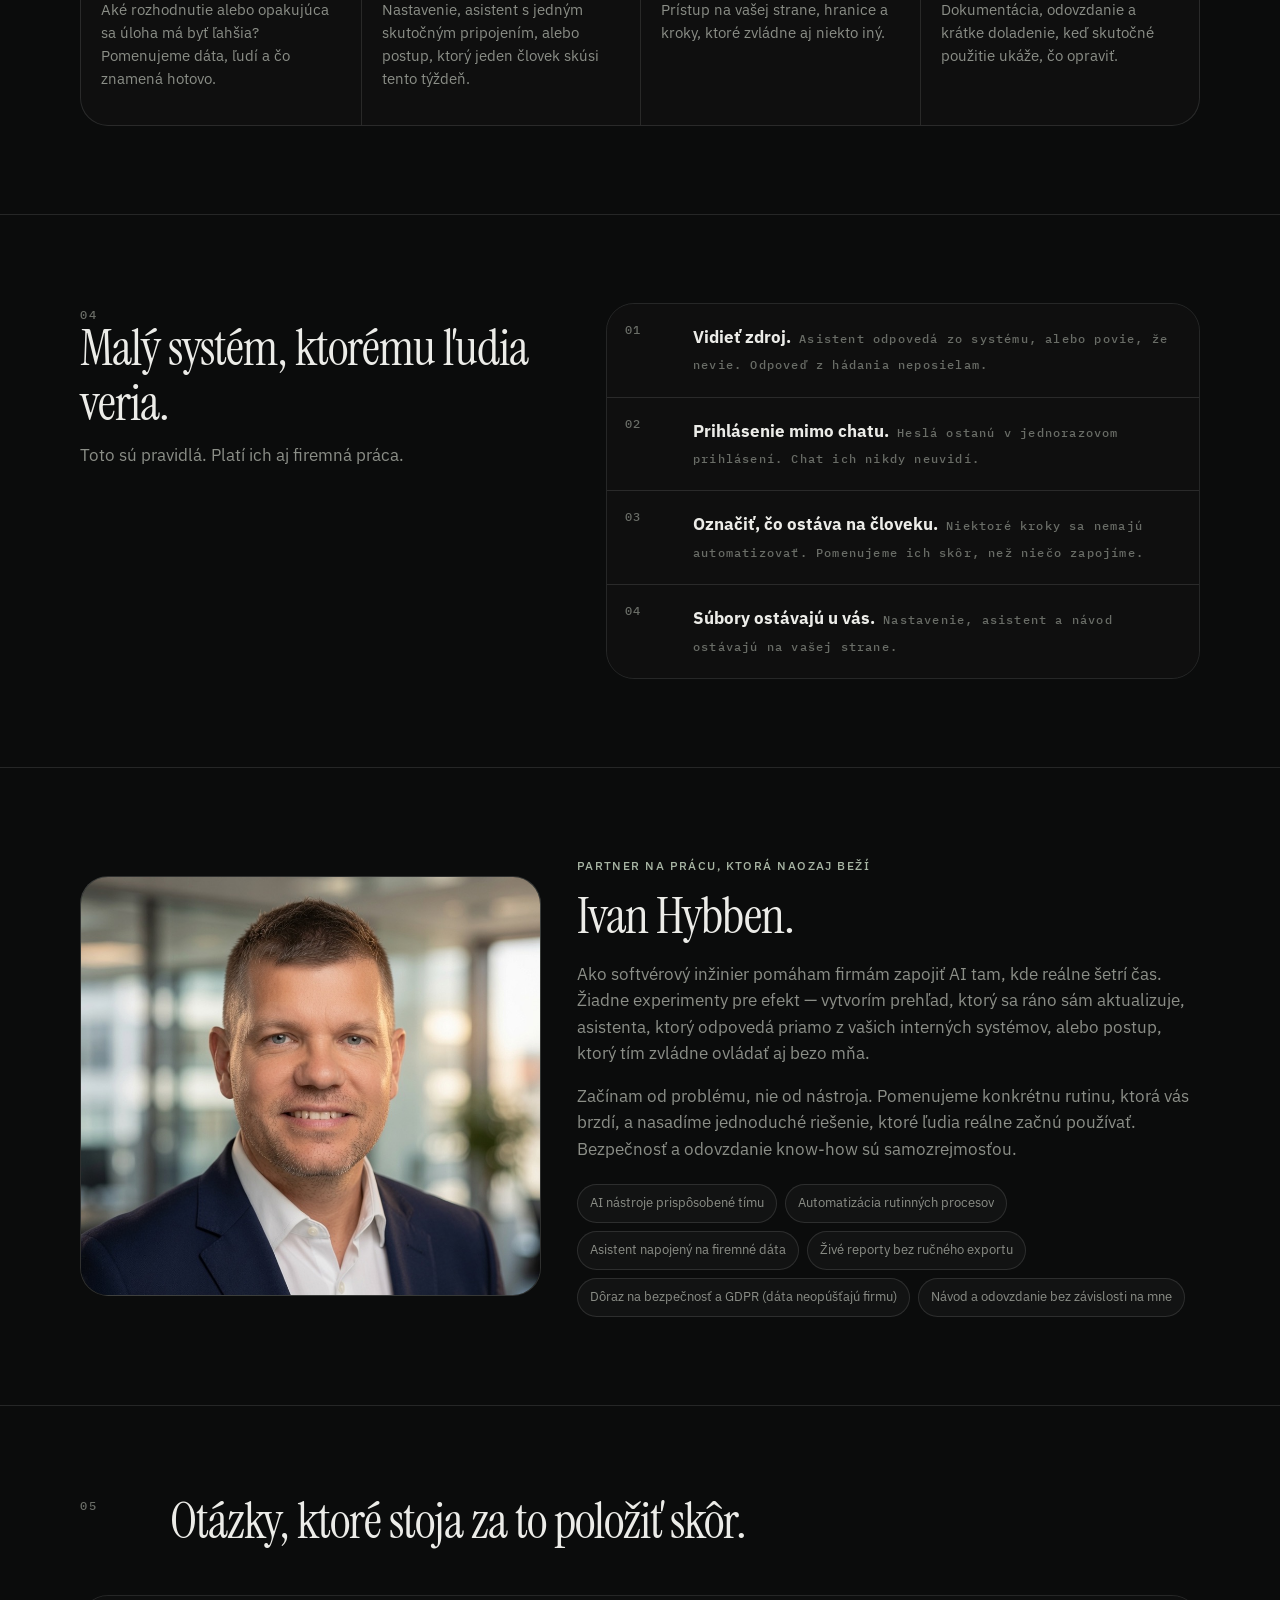
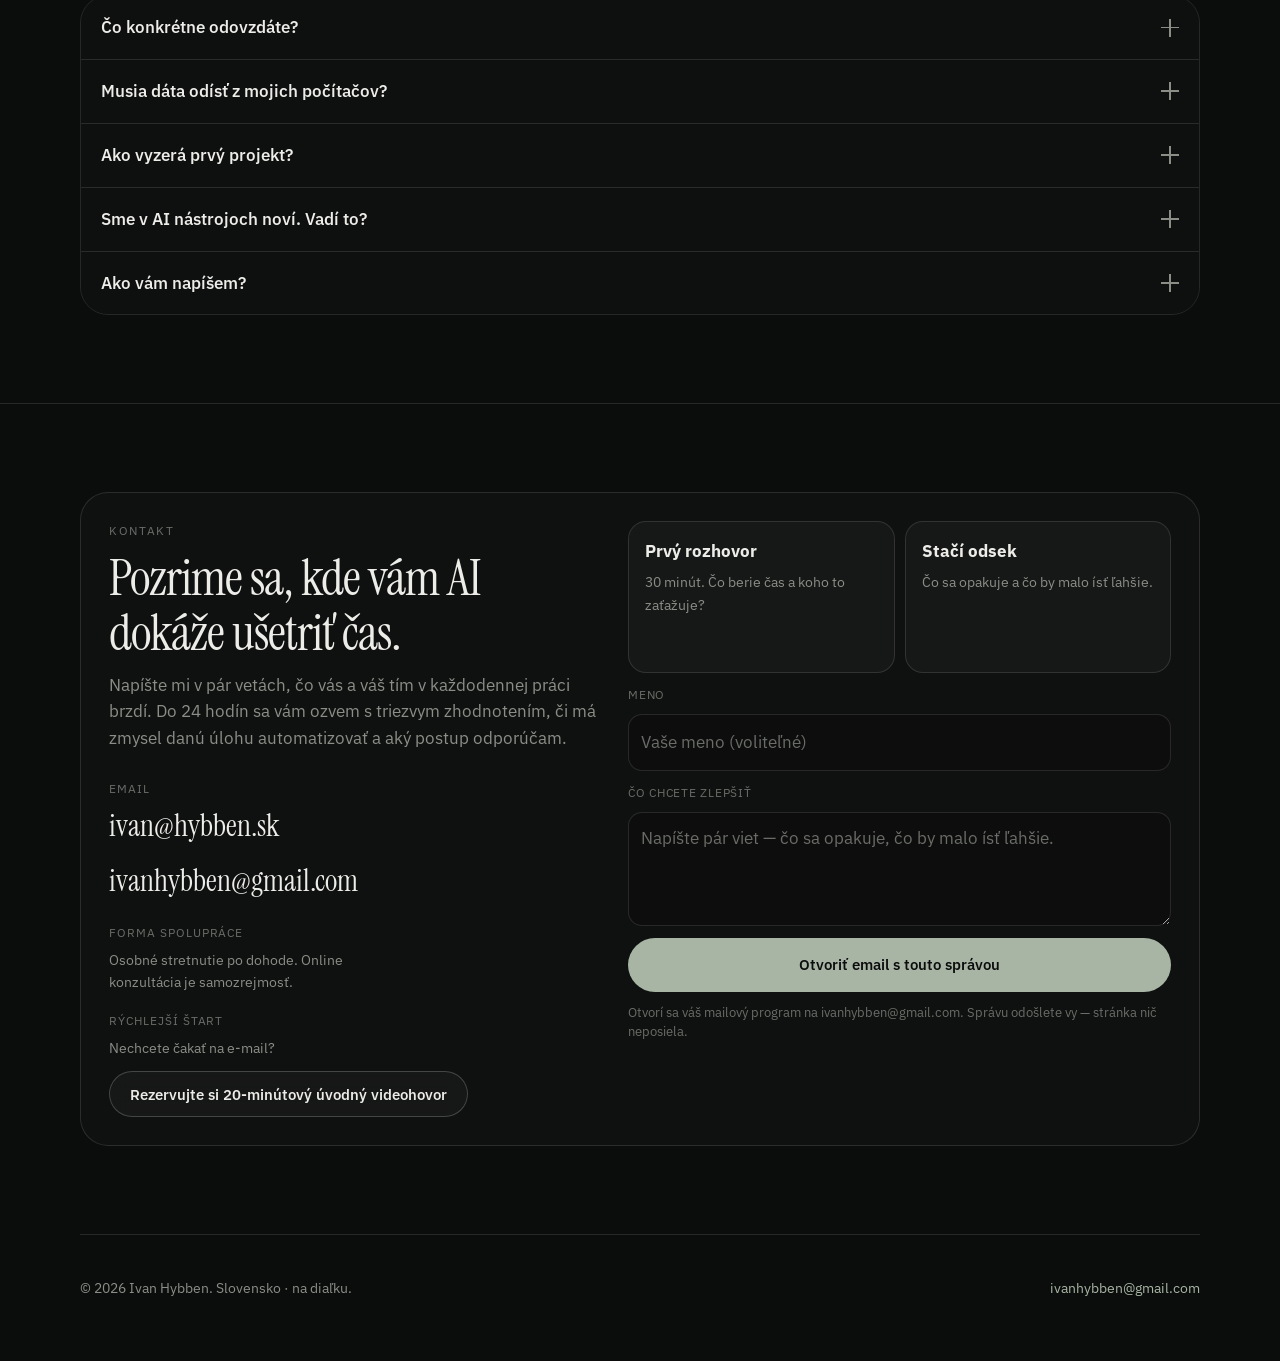
==== commit 31d0d040: "Remove portrait caption and rewrite the contact section. Co-authored-by: Cursor <cursoragent@cursor." ====
--- a/index.html
+++ b/index.html
@@ -290,7 +290,6 @@
             <p class="kicker" data-i18n="about.kicker">O mne</p>
             <div class="monogram">IH</div>
           </div>
-          <p class="portrait-caption" data-i18n="about.caption">Softvérový inžinier zo Slovenska. Mám rád výsledok, na ktorý ukážete v utorok.</p>
         </div>
         <div class="about-copy" data-reveal>
           <p class="tag" data-i18n="about.tag">Partner na prácu, ktorá naozaj beží</p>
@@ -378,21 +377,27 @@
     </section>
 
     <section id="contact">
+      <!-- BOOKING_URL: paste Cal.com / Calendly URL here when ready. Until then the CTA uses mailto. -->
       <div class="wrap">
         <div class="contact">
           <div>
             <p class="kicker" data-i18n="contact.kicker">Kontakt</p>
-            <h2 data-i18n="contact.h2">Napíšte, čo chcete zlepšiť.</h2>
-            <p class="lede" data-i18n="contact.lede">Som na Slovensku. Píšte odkiaľkoľvek — časové pásma zvládneme. Stačí krátka správa. Odoslaním formulára sa otvorí váš mailový program a predvyplní správu na ivanhybben@gmail.com. Nič sa neposiela zo stránky — odošlete to vy.</p>
+            <h2 data-i18n="contact.h2">Pozrime sa, kde vám AI dokáže ušetriť čas.</h2>
+            <p class="lede" data-i18n="contact.lede">Napíšte mi v pár vetách, čo vás a váš tím v každodennej práci brzdí. Do 24 hodín sa vám ozvem s triezvym zhodnotením, či má zmysel danú úlohu automatizovať a aký postup odporúčam.</p>
             <div class="contact-list">
               <div>
                 <span data-i18n="contact.email">Email</span>
+                <a href="mailto:ivan@hybben.sk">ivan@hybben.sk</a>
                 <a href="mailto:ivanhybben@gmail.com">ivanhybben@gmail.com</a>
               </div>
               <div class="where">
-                <span data-i18n="contact.location">Kde som</span>
-                <p class="place" data-i18n="contact.remote">Slovensko</p>
-                <p class="place-note" data-i18n="contact.anywhere">Píšte odkiaľkoľvek. Práca na diaľku je predvolená.</p>
+                <span data-i18n="contact.work">Forma spolupráce</span>
+                <p class="place-note" data-i18n="contact.work.p">Osobné stretnutie po dohode. Online konzultácia je samozrejmosť.</p>
+              </div>
+              <div class="where">
+                <span data-i18n="contact.fast.t">Rýchlejší štart</span>
+                <p class="place-note" data-i18n="contact.fast.p">Nechcete čakať na e-mail?</p>
+                <a class="btn btn-ghost" data-i18n="contact.fast.cta" href="mailto:ivanhybben@gmail.com?subject=%C3%9Avodn%C3%BD%2020-min%C3%BAtov%C3%BD%20videohovor">Rezervujte si 20-minútový úvodný videohovor</a>
               </div>
             </div>
           </div>
@@ -417,7 +422,7 @@
                 <textarea name="note" required data-i18n-placeholder="contact.note.ph" placeholder="Napíšte pár viet — čo sa opakuje, čo by malo ísť ľahšie."></textarea>
               </label>
               <button class="btn btn-lime" type="submit" data-i18n="contact.submit">Otvoriť email s touto správou</button>
-              <p class="form-hint" data-i18n="contact.hint">Otvorí sa váš mailový program. Správu odošlete vy — stránka nič neposiela.</p>
+              <p class="form-hint" data-i18n="contact.hint">Otvorí sa váš mailový program na ivanhybben@gmail.com. Správu odošlete vy — stránka nič neposiela.</p>
               <p class="form-status" data-form-status role="status"></p>
             </form>
           </div>
--- a/css/styles.css
+++ b/css/styles.css
@@ -777,15 +777,6 @@
 }
 .portrait.has-photo .portrait-photo { display: block !important; }
 .portrait.has-photo .portrait-fallback { display: none; }
-.portrait.has-photo::after {
-  content: "";
-  position: absolute;
-  inset: auto 0 0;
-  height: 42%;
-  background: linear-gradient(to top, rgba(11, 12, 12, 0.82), transparent);
-  pointer-events: none;
-  z-index: 1;
-}
 .portrait-fallback {
   position: absolute;
   inset: 0;
@@ -800,19 +791,6 @@
   font-size: 5.5rem;
   line-height: 1;
   color: var(--ink);
-}
-.portrait-caption {
-  position: absolute;
-  left: 18px;
-  right: 18px;
-  bottom: 18px;
-  margin: 0;
-  color: var(--muted);
-  font-size: 14px;
-  z-index: 2;
-}
-.portrait.has-photo .portrait-caption {
-  color: var(--cream);
 }
 .about-copy .tag {
   margin: 0 0 12px;
@@ -908,17 +886,30 @@
 }
 .contact-list a,
 .place {
+  display: block;
   margin: 0;
   font-family: var(--serif);
   font-size: clamp(1.4rem, 2.5vw, 1.9rem);
   text-decoration: none;
 }
+.contact-list a + a { margin-top: 6px; }
 .contact-list a:hover { color: var(--sage); }
+.contact-list .btn {
+  margin-top: 12px;
+  display: inline-flex;
+  width: fit-content;
+  max-width: 100%;
+  white-space: normal;
+  text-align: left;
+  font-family: var(--sans);
+  font-size: 0.95rem;
+  line-height: 1.35;
+}
 .place-note {
   margin: 6px 0 0;
   color: var(--muted);
   font-size: 14px;
-  max-width: 28ch;
+  max-width: 36ch;
 }
 .contact-side { display: grid; gap: 12px; }
 .offer-row { display: grid; grid-template-columns: 1fr 1fr; gap: 10px; }
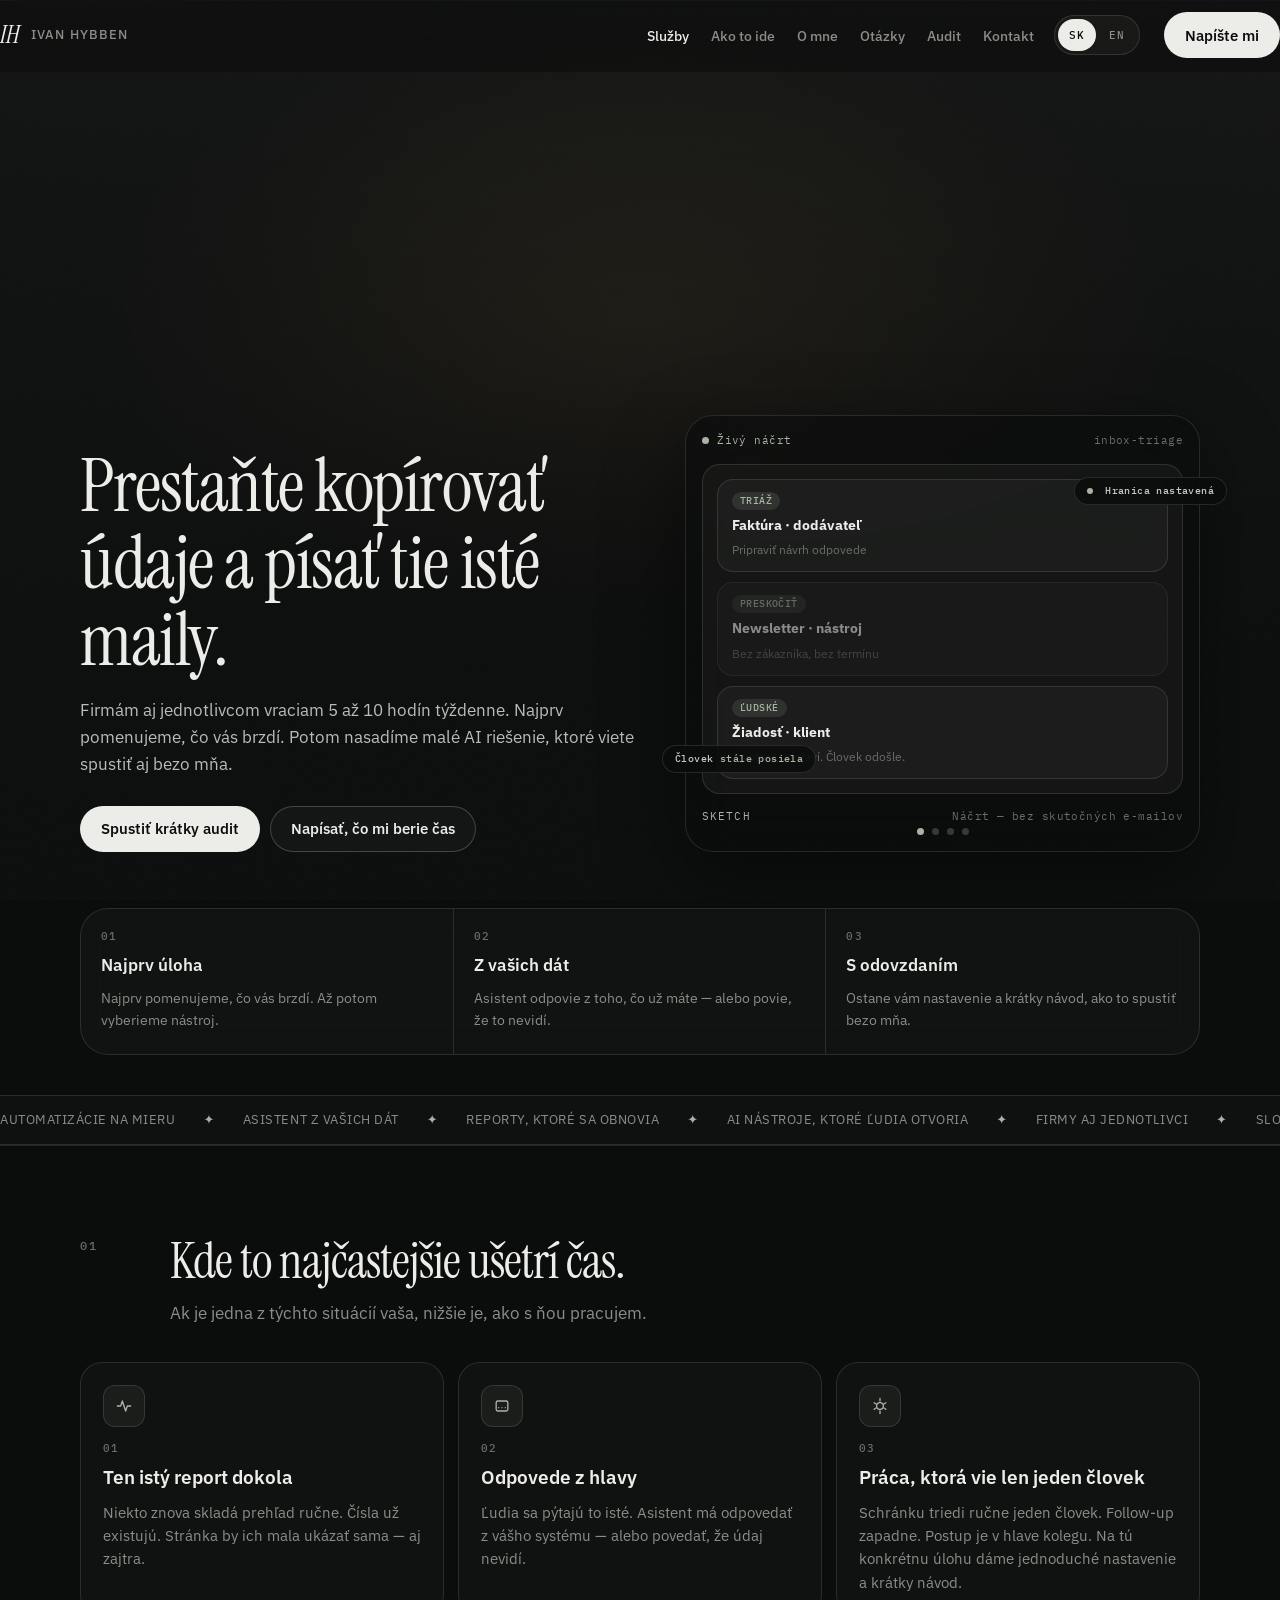
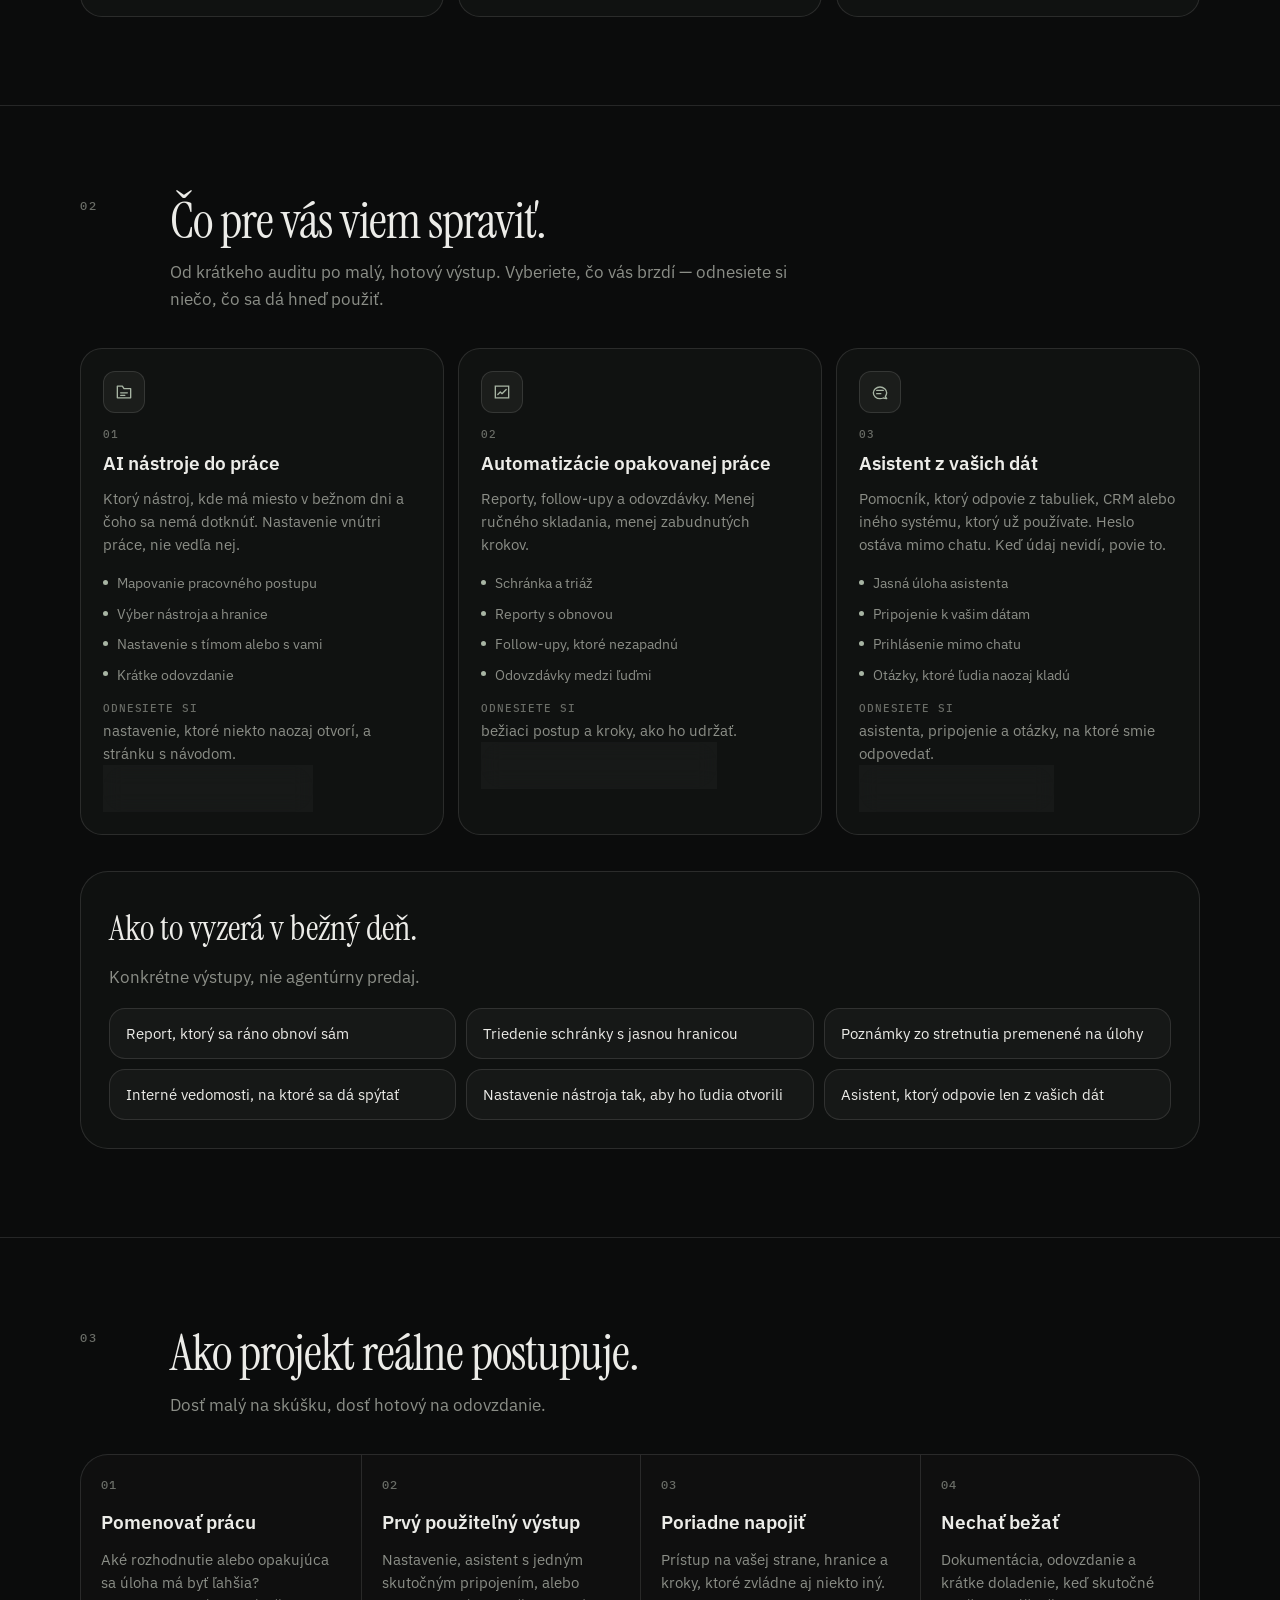
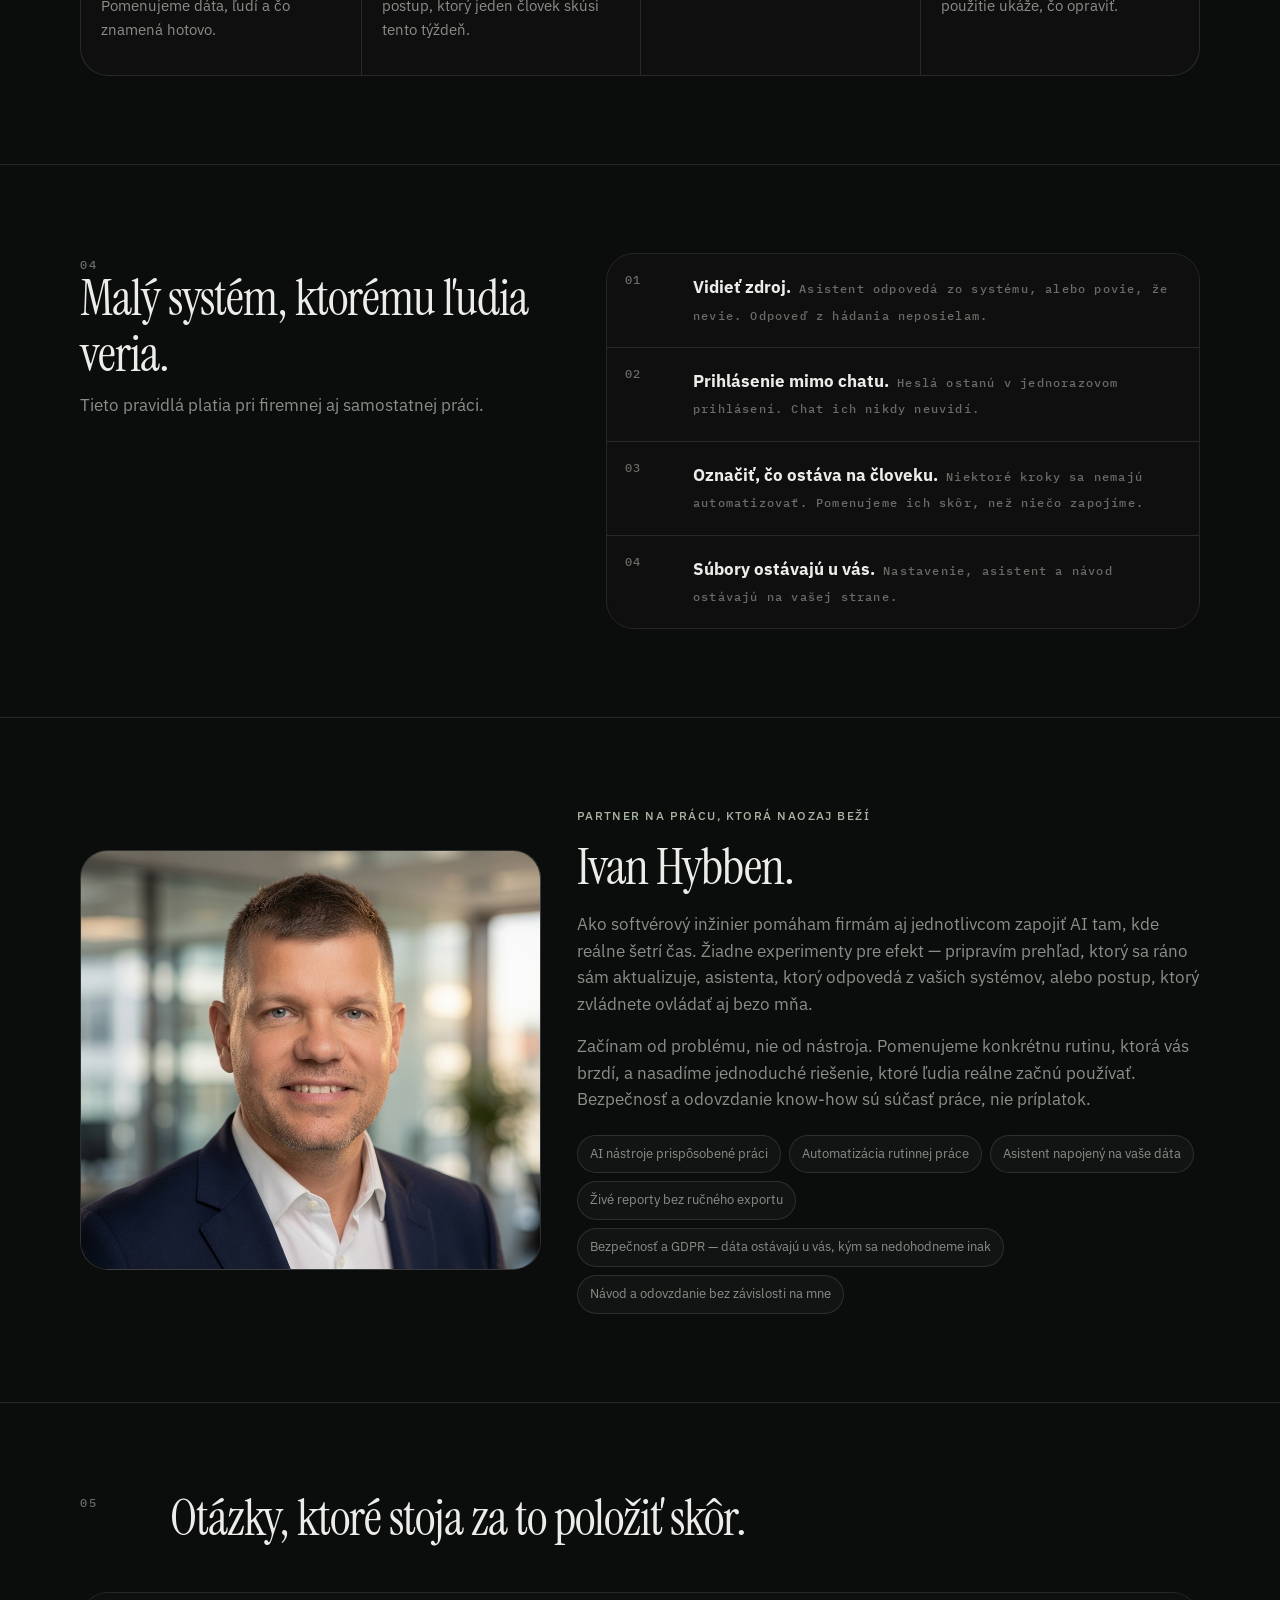
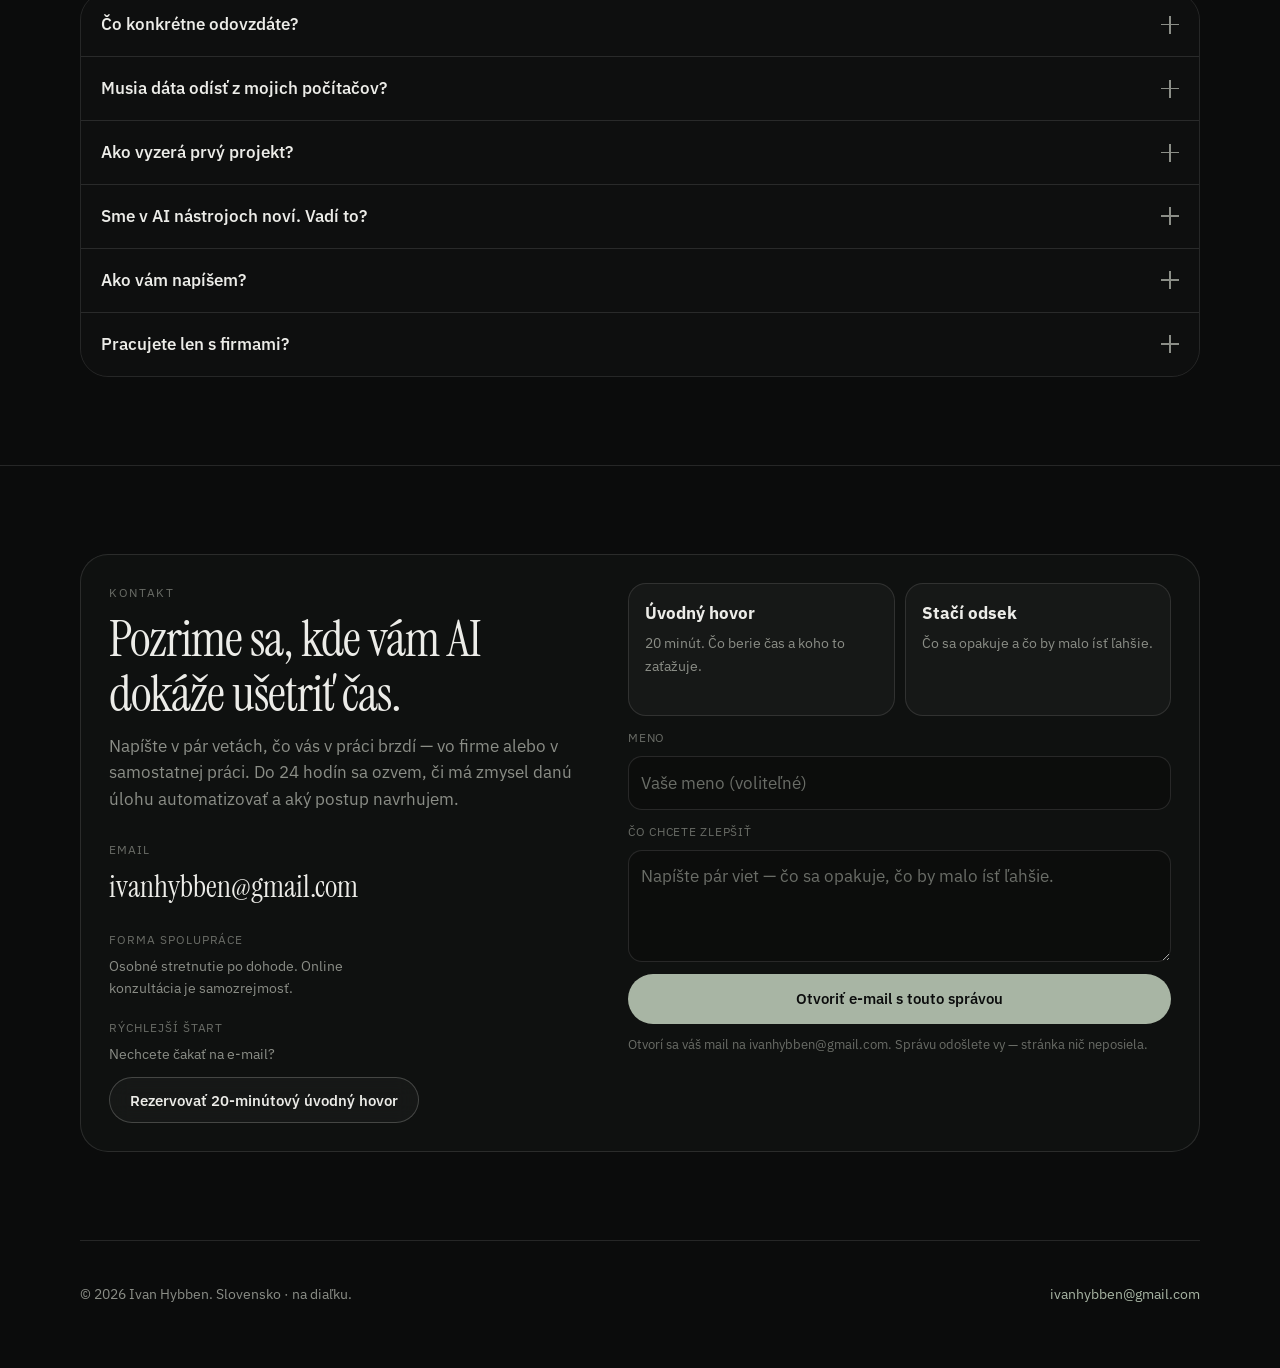
==== commit c6d80c40: "Improve copy clarity, unify contact to gmail, and harden reveal/photo/nav Co-authored-by: Cursor <cu" ====
--- a/index.html
+++ b/index.html
@@ -3,8 +3,14 @@
 <head>
   <meta charset="utf-8">
   <meta name="viewport" content="width=device-width, initial-scale=1">
-  <title>Ivan Hybben — jednoduchšie denné úlohy vo firme</title>
-  <meta name="description" content="Ivan Hybben pomáha malým firmám a tímom zbaviť sa opakujúcej sa rutiny: reporty, schránka, odpovede z vašich dát a nastavenie AI nástrojov, ktoré ľudia naozaj otvoria. Slovensko · na diaľku.">
+  <title>Ivan Hybben — menej rutiny, viac hotovej práce</title>
+  <meta name="description" content="Pomáham firmám aj jednotlivcom zbaviť sa opakovanej rutiny: reporty, maily, odpovede z vašich dát a nastavenie AI, ktoré ľudia naozaj otvoria. Slovensko · na diaľku.">
+  <meta property="og:title" content="Ivan Hybben — menej rutiny, viac hotovej práce">
+  <meta property="og:description" content="Firmám aj jednotlivcom pomáham zbaviť sa opakovanej rutiny pomocou AI a automatizácií na mieru.">
+  <meta property="og:type" content="website">
+  <meta property="og:url" content="https://mellor28.github.io/ivan-hybben/">
+  <meta property="og:image" content="https://mellor28.github.io/ivan-hybben/images/ivan.jpg">
+  <meta name="twitter:card" content="summary_large_image">
   <link rel="icon" href="favicon.svg" type="image/svg+xml">
   <link rel="preconnect" href="https://fonts.googleapis.com">
   <link rel="preconnect" href="https://fonts.gstatic.com" crossorigin>
@@ -13,7 +19,7 @@
   <script>document.documentElement.classList.add("js");</script>
 </head>
 <body id="top">
-  <a class="skip" href="#services" data-i18n="skip">Preskočiť na obsah</a>
+  <a class="skip" href="#fit" data-i18n="skip">Preskočiť na obsah</a>
   <div class="atmosphere" aria-hidden="true">
     <span class="orb orb-a"></span>
     <span class="orb orb-b"></span>
@@ -52,12 +58,12 @@
       <div class="wrap hero">
         <div class="hero-copy is-in" data-reveal>
           <h1>
-            <span data-i18n="hero.h1.a">Prestanete kopírovať údaje a písať tie isté maily. AI to urobí za vás.</span>
+            <span data-i18n="hero.h1.a">Prestaňte kopírovať údaje a písať tie isté maily.</span>
           </h1>
-          <p class="deck" data-i18n="hero.deck">Získajte späť 5 až 10 hodín týždenne z rutinnej práce tímu pomocou AI a automatizácií na mieru.</p>
+          <p class="deck" data-i18n="hero.deck">Firmám aj jednotlivcom vraciam 5 až 10 hodín týždenne. Najprv pomenujeme, čo vás brzdí. Potom nasadíme malé AI riešenie, ktoré viete spustiť aj bezo mňa.</p>
           <div class="hero-actions">
-            <a class="btn btn-ink" href="audit.html" data-i18n="hero.cta.audit">Spustiť pracovný audit</a>
-            <a class="btn btn-ghost" href="#contact" data-i18n="hero.cta.talk">Napísať, čo chcem zlepšiť</a>
+            <a class="btn btn-ink" href="audit.html" data-i18n="hero.cta.audit">Spustiť krátky audit</a>
+            <a class="btn btn-ghost" href="#contact" data-i18n="hero.cta.talk">Napísať, čo mi berie čas</a>
           </div>
         </div>
 
@@ -86,7 +92,7 @@
       </div>
     </section>
 
-    <div class="proof wrap" data-reveal>
+    <div class="proof wrap is-in" data-reveal>
       <article>
         <strong>01</strong>
         <h3 data-i18n="proof.1.t">Najprv úloha</h3>
@@ -111,8 +117,8 @@
         <div class="section-head" data-reveal>
           <p class="index" data-i18n="fit.index">01</p>
           <div>
-            <h2 data-i18n="fit.h2">Úlohy, ktoré sa oplatí zjednodušiť.</h2>
-            <p class="lede" data-i18n="fit.lede">Tieto tri situácie vidím najčastejšie. Ak je jedna z nich vaša, zvyšok stránky ukazuje, ako na to.</p>
+            <h2 data-i18n="fit.h2">Kde to najčastejšie ušetrí čas.</h2>
+            <p class="lede" data-i18n="fit.lede">Ak je jedna z týchto situácií vaša, nižšie je, ako s ňou pracujem.</p>
           </div>
         </div>
         <div class="fit-grid">
@@ -121,8 +127,8 @@
               <svg viewBox="0 0 24 24" fill="none"><path d="M4 12h4l2-6 4 12 2-6h4" stroke="currentColor" stroke-width="1.6" stroke-linecap="round" stroke-linejoin="round"/></svg>
             </div>
             <span class="num">01</span>
-            <h3 data-i18n="fit.1.t">Pondelkový report</h3>
-            <p data-i18n="fit.1.p">Niekto znova skladá ten istý prehľad ručne. Čísla už existujú. Stránka by ich mala ukázať sama — a aj zajtra.</p>
+            <h3 data-i18n="fit.1.t">Ten istý report dokola</h3>
+            <p data-i18n="fit.1.p">Niekto znova skladá prehľad ručne. Čísla už existujú. Stránka by ich mala ukázať sama — aj zajtra.</p>
           </article>
           <article data-reveal>
             <div class="icon-box violet" aria-hidden="true">
@@ -130,15 +136,15 @@
             </div>
             <span class="num">02</span>
             <h3 data-i18n="fit.2.t">Odpovede z hlavy</h3>
-            <p data-i18n="fit.2.p">Ľudia sa pýtajú to isté. Asistent by mal odpovedať z vášho systému — alebo povedať, že údaj nevidí.</p>
+            <p data-i18n="fit.2.p">Ľudia sa pýtajú to isté. Asistent má odpovedať z vášho systému — alebo povedať, že údaj nevidí.</p>
           </article>
           <article data-reveal>
             <div class="icon-box lime" aria-hidden="true">
               <svg viewBox="0 0 24 24" fill="none"><path d="M12 3v3M12 18v3M5 8l2 1.5M17 14.5 19 16M5 16l2-1.5M17 9.5 19 8M8 12a4 4 0 1 0 8 0 4 4 0 0 0-8 0Z" stroke="currentColor" stroke-width="1.6" stroke-linecap="round"/></svg>
             </div>
             <span class="num">03</span>
-            <h3 data-i18n="fit.3.t">Stále to isté ručne</h3>
-            <p data-i18n="fit.3.p">Pondelkový report sa stále kopíruje z tabuliek. Schránku niekto triedi ručne. Na tú istú otázku vie odpoveď len jeden kolega. Na tú konkrétnu úlohu dám jednoduché nastavenie a krátky návod, ako to spustiť.</p>
+            <h3 data-i18n="fit.3.t">Práca, ktorá vie len jeden človek</h3>
+            <p data-i18n="fit.3.p">Schránku triedi ručne jeden človek. Follow-up zapadne. Postup je v hlave kolegu. Na tú konkrétnu úlohu dáme jednoduché nastavenie a krátky návod.</p>
           </article>
         </div>
       </div>
@@ -150,7 +156,7 @@
           <p class="index" data-i18n="svc.index">02</p>
           <div>
             <h2 data-i18n="svc.h2">Čo pre vás viem spraviť.</h2>
-            <p class="lede" data-i18n="svc.lede">Od krátkeho auditu po bežiaci kúsok. Vyberiete, čo vás brzdí — dostanete niečo, čo tím otvorí.</p>
+            <p class="lede" data-i18n="svc.lede">Od krátkeho auditu po malý, hotový výstup. Vyberiete, čo vás brzdí — odnesiete si niečo, čo sa dá hneď použiť.</p>
           </div>
         </div>
         <div class="services">
@@ -159,24 +165,24 @@
               <svg viewBox="0 0 24 24" fill="none"><path d="M4 19V5h6l2 3h8v11H4Z" stroke="currentColor" stroke-width="1.6" stroke-linejoin="round"/><path d="M8 13h8M8 16h5" stroke="currentColor" stroke-width="1.6" stroke-linecap="round"/></svg>
             </div>
             <span class="num">01</span>
-            <h3 data-i18n="svc.1.t">AI nástroje pre tím</h3>
-            <p data-i18n="svc.1.p">Ktorý nástroj, kde sedí v dni a čoho sa nemá dotknúť. Nastavenie vnútri práce, nie vedľa nej.</p>
+            <h3 data-i18n="svc.1.t">AI nástroje do práce</h3>
+            <p data-i18n="svc.1.p">Ktorý nástroj, kde má miesto v bežnom dni a čoho sa nemá dotknúť. Nastavenie vnútri práce, nie vedľa nej.</p>
             <ul>
               <li data-i18n="svc.1.l1">Mapovanie pracovného postupu</li>
               <li data-i18n="svc.1.l2">Výber nástroja a hranice</li>
-              <li data-i18n="svc.1.l3">Nastavenie so tímom</li>
+              <li data-i18n="svc.1.l3">Nastavenie s tímom alebo s vami</li>
               <li data-i18n="svc.1.l4">Krátke odovzdanie</li>
             </ul>
             <p class="leave"><span data-i18n="leave">Odnesiete si</span> <span data-i18n="svc.1.leave">nastavenie, ktoré niekto naozaj otvorí, a stránku s návodom.</span></p>
-            <a class="btn btn-ghost" href="#contact" data-i18n="svc.1.cta">Začať tu</a>
+            <a class="btn btn-ghost" href="#contact" data-i18n="svc.1.cta">Chcem nastaviť nástroje</a>
           </article>
           <article class="card" data-reveal>
             <div class="icon-box violet" aria-hidden="true">
               <svg viewBox="0 0 24 24" fill="none"><path d="M4 19V5h16v14H4Z" stroke="currentColor" stroke-width="1.6"/><path d="M7 15l3-3 2 2 5-5" stroke="currentColor" stroke-width="1.6" stroke-linecap="round" stroke-linejoin="round"/></svg>
             </div>
             <span class="num">02</span>
-            <h3 data-i18n="svc.2.t">Automatizácie vo firme</h3>
-            <p data-i18n="svc.2.p">Opakujúce sa reporty, follow-upy a odovzdávky. Menej ručného skladania, menej zabudnutých krokov.</p>
+            <h3 data-i18n="svc.2.t">Automatizácie opakovanej práce</h3>
+            <p data-i18n="svc.2.p">Reporty, follow-upy a odovzdávky. Menej ručného skladania, menej zabudnutých krokov.</p>
             <ul>
               <li data-i18n="svc.2.l1">Schránka a triáž</li>
               <li data-i18n="svc.2.l2">Reporty s obnovou</li>
@@ -184,7 +190,7 @@
               <li data-i18n="svc.2.l4">Odovzdávky medzi ľuďmi</li>
             </ul>
             <p class="leave"><span data-i18n="leave">Odnesiete si</span> <span data-i18n="svc.2.leave">bežiaci postup a kroky, ako ho udržať.</span></p>
-            <a class="btn btn-ghost" href="#contact" data-i18n="svc.2.cta">Automatizovať úlohu</a>
+            <a class="btn btn-ghost" href="#contact" data-i18n="svc.2.cta">Chcem automatizovať úlohu</a>
           </article>
           <article class="card" data-reveal>
             <div class="icon-box orange" aria-hidden="true">
@@ -200,20 +206,20 @@
               <li data-i18n="svc.3.l4">Otázky, ktoré ľudia naozaj kladú</li>
             </ul>
             <p class="leave"><span data-i18n="leave">Odnesiete si</span> <span data-i18n="svc.3.leave">asistenta, pripojenie a otázky, na ktoré smie odpovedať.</span></p>
-            <a class="btn btn-ghost" href="#contact" data-i18n="svc.3.cta">Nastaviť asistenta</a>
+            <a class="btn btn-ghost" href="#contact" data-i18n="svc.3.cta">Chcem asistenta z dát</a>
           </article>
         </div>
 
         <div class="skills" data-reveal>
           <h3 data-i18n="skills.h2">Ako to vyzerá v bežný deň.</h3>
-          <p class="lede" data-i18n="skills.lede">Konkrétne kúsky, nie agentúrny predaj.</p>
+          <p class="lede" data-i18n="skills.lede">Konkrétne výstupy, nie agentúrny predaj.</p>
           <ul class="skill-list">
-            <li data-i18n="skills.1">Pondelkový report, ktorý sa obnoví sám</li>
-            <li data-i18n="skills.2">Triedenie schránky so zdrojom a hranicou</li>
+            <li data-i18n="skills.1">Report, ktorý sa ráno obnoví sám</li>
+            <li data-i18n="skills.2">Triedenie schránky s jasnou hranicou</li>
             <li data-i18n="skills.3">Poznámky zo stretnutia premenené na úlohy</li>
-            <li data-i18n="skills.4">Vedomosti tímu, na ktoré sa dá spýtať</li>
-            <li data-i18n="skills.5">Nastavenie nástrojov tak, aby ich ľudia otvorili</li>
-            <li data-i18n="skills.6">Asistent, ktorý odpovie z vašich dát</li>
+            <li data-i18n="skills.4">Interné vedomosti, na ktoré sa dá spýtať</li>
+            <li data-i18n="skills.5">Nastavenie nástroja tak, aby ho ľudia otvorili</li>
+            <li data-i18n="skills.6">Asistent, ktorý odpovie len z vašich dát</li>
           </ul>
         </div>
       </div>
@@ -236,7 +242,7 @@
           </article>
           <article class="step">
             <b>02</b>
-            <h3 data-i18n="proc.2.t">Malý prvý kúsok</h3>
+            <h3 data-i18n="proc.2.t">Prvý použiteľný výstup</h3>
             <p data-i18n="proc.2.p">Nastavenie, asistent s jedným skutočným pripojením, alebo postup, ktorý jeden človek skúsi tento týždeň.</p>
           </article>
           <article class="step">
@@ -258,7 +264,7 @@
         <div data-reveal>
           <p class="index" data-i18n="rules.index">04</p>
           <h2 data-i18n="rules.h2">Malý systém, ktorému ľudia veria.</h2>
-          <p class="lede" data-i18n="rules.lede">Toto sú pravidlá. Platí ich aj firemná práca.</p>
+          <p class="lede" data-i18n="rules.lede">Tieto pravidlá platia pri firemnej aj samostatnej práci.</p>
         </div>
         <ol class="rule-list">
           <li data-reveal>
@@ -283,9 +289,8 @@
 
     <section id="about">
       <div class="wrap about">
-        <div class="portrait" data-reveal>
-          <!-- Drop a portrait at images/ivan.jpg. Initials stay until that file exists. -->
-          <img class="portrait-photo" src="images/ivan.jpg" alt="Ivan Hybben" hidden>
+        <div class="portrait has-photo" data-reveal>
+          <img class="portrait-photo" src="images/ivan.jpg" alt="Ivan Hybben">
           <div class="portrait-fallback">
             <p class="kicker" data-i18n="about.kicker">O mne</p>
             <div class="monogram">IH</div>
@@ -294,14 +299,14 @@
         <div class="about-copy" data-reveal>
           <p class="tag" data-i18n="about.tag">Partner na prácu, ktorá naozaj beží</p>
           <h2>Ivan Hybben.</h2>
-          <p data-i18n="about.p1">Ako softvérový inžinier pomáham firmám zapojiť AI tam, kde reálne šetrí čas. Žiadne experimenty pre efekt — vytvorím prehľad, ktorý sa ráno sám aktualizuje, asistenta, ktorý odpovedá priamo z vašich interných systémov, alebo postup, ktorý tím zvládne ovládať aj bezo mňa.</p>
-          <p data-i18n="about.p2">Začínam od problému, nie od nástroja. Pomenujeme konkrétnu rutinu, ktorá vás brzdí, a nasadíme jednoduché riešenie, ktoré ľudia reálne začnú používať. Bezpečnosť a odovzdanie know-how sú samozrejmosťou.</p>
+          <p data-i18n="about.p1">Ako softvérový inžinier pomáham firmám aj jednotlivcom zapojiť AI tam, kde reálne šetrí čas. Žiadne experimenty pre efekt — pripravím prehľad, ktorý sa ráno sám aktualizuje, asistenta, ktorý odpovedá z vašich systémov, alebo postup, ktorý zvládnete ovládať aj bezo mňa.</p>
+          <p data-i18n="about.p2">Začínam od problému, nie od nástroja. Pomenujeme konkrétnu rutinu, ktorá vás brzdí, a nasadíme jednoduché riešenie, ktoré ľudia reálne začnú používať. Bezpečnosť a odovzdanie know-how sú súčasť práce, nie príplatok.</p>
           <ul class="chips">
-            <li data-i18n="chip.1">AI nástroje prispôsobené tímu</li>
-            <li data-i18n="chip.2">Automatizácia rutinných procesov</li>
-            <li data-i18n="chip.3">Asistent napojený na firemné dáta</li>
+            <li data-i18n="chip.1">AI nástroje prispôsobené práci</li>
+            <li data-i18n="chip.2">Automatizácia rutinnej práce</li>
+            <li data-i18n="chip.3">Asistent napojený na vaše dáta</li>
             <li data-i18n="chip.4">Živé reporty bez ručného exportu</li>
-            <li data-i18n="chip.5">Dôraz na bezpečnosť a GDPR (dáta neopúšťajú firmu)</li>
+            <li data-i18n="chip.5">Bezpečnosť a GDPR — dáta ostávajú u vás, kým sa nedohodneme inak</li>
             <li data-i18n="chip.6">Návod a odovzdanie bez závislosti na mne</li>
           </ul>
         </div>
@@ -325,7 +330,7 @@
               </button>
             </h3>
             <div class="faq-panel" data-faq-panel hidden>
-              <p data-i18n="faq.1.a">Bežiaci kúsok a návod, ako ho udržať. Môže to byť nastavenie AI v nástrojoch, ktoré už máte, automatizovaný report, alebo asistent napojený na systém, ktorý už používate.</p>
+              <p data-i18n="faq.1.a">Hotový výstup a návod, ako ho udržať. Môže to byť nastavenie AI v nástrojoch, ktoré už máte, automatizovaný report, alebo asistent napojený na systém, ktorý už používate.</p>
             </div>
           </article>
           <article class="faq-item" data-faq data-open="false">
@@ -336,7 +341,7 @@
               </button>
             </h3>
             <div class="faq-panel" data-faq-panel hidden>
-              <p data-i18n="faq.2.a">Nie štandardne. Keď má niečo ostať lokálne, pomenujeme to hneď. Asistent, ktorý volá vonkajšiu službu, je samostatné rozhodnutie.</p>
+              <p data-i18n="faq.2.a">Nie predvolene. Keď má niečo ostať lokálne, pomenujeme to hneď. Ak má asistent volať vonkajšiu službu, je to samostatné rozhodnutie — nie tichý default.</p>
             </div>
           </article>
           <article class="faq-item" data-faq data-open="false">
@@ -358,7 +363,7 @@
               </button>
             </h3>
             <div class="faq-panel" data-faq-panel hidden>
-              <p data-i18n="faq.4.a">To je bežný štart. Nastavenie zahŕňa ktorý nástroj, kde sedí v dni a čoho sa nemá dotknúť. Cieľ je zvyk, nie hromada účtov.</p>
+              <p data-i18n="faq.4.a">To je bežný štart. Nastavenie zahŕňa ktorý nástroj, kde má miesto v dni a čoho sa nemá dotknúť. Cieľ je zvyk, nie hromada účtov.</p>
             </div>
           </article>
           <article class="faq-item" data-faq data-open="false">
@@ -369,9 +374,21 @@
               </button>
             </h3>
             <div class="faq-panel" data-faq-panel hidden>
-              <p data-i18n="faq.5.a">Na ivanhybben@gmail.com. Formulár na stránke otvorí váš mailový program s predvyplnenou správou — správu odošlete vy.</p>
-            </div>
-          </article>
+              <p data-i18n="faq.5.a">Na ivanhybben@gmail.com. Formulár otvorí váš mail s predvyplnenou správou — odošlete ju vy. Ak mailový program naskočí zle, napíšte priamo na tento e-mail.</p>
+            </div>
+          </article>
+          <article class="faq-item" data-faq data-open="false">
+            <h3>
+              <button type="button" aria-expanded="false">
+                <span data-i18n="faq.6.q">Pracujete len s firmami?</span>
+                <span class="plus" aria-hidden="true"></span>
+              </button>
+            </h3>
+            <div class="faq-panel" data-faq-panel hidden>
+              <p data-i18n="faq.6.a">Nie. Rovnako beriem živnostníkov a jednotlivcov, ktorí opakujú tú istú prácu každý týždeň. Prvý projekt je vždy jedna úloha, nie celá firma.</p>
+            </div>
+          </article>
+
         </div>
       </div>
     </section>
@@ -383,11 +400,10 @@
           <div>
             <p class="kicker" data-i18n="contact.kicker">Kontakt</p>
             <h2 data-i18n="contact.h2">Pozrime sa, kde vám AI dokáže ušetriť čas.</h2>
-            <p class="lede" data-i18n="contact.lede">Napíšte mi v pár vetách, čo vás a váš tím v každodennej práci brzdí. Do 24 hodín sa vám ozvem s triezvym zhodnotením, či má zmysel danú úlohu automatizovať a aký postup odporúčam.</p>
+            <p class="lede" data-i18n="contact.lede">Napíšte v pár vetách, čo vás v práci brzdí — vo firme alebo v samostatnej práci. Do 24 hodín sa ozvem, či má zmysel danú úlohu automatizovať a aký postup navrhujem.</p>
             <div class="contact-list">
               <div>
                 <span data-i18n="contact.email">Email</span>
-                <a href="mailto:ivan@hybben.sk">ivan@hybben.sk</a>
                 <a href="mailto:ivanhybben@gmail.com">ivanhybben@gmail.com</a>
               </div>
               <div class="where">
@@ -397,15 +413,15 @@
               <div class="where">
                 <span data-i18n="contact.fast.t">Rýchlejší štart</span>
                 <p class="place-note" data-i18n="contact.fast.p">Nechcete čakať na e-mail?</p>
-                <a class="btn btn-ghost" data-i18n="contact.fast.cta" href="mailto:ivanhybben@gmail.com?subject=%C3%9Avodn%C3%BD%2020-min%C3%BAtov%C3%BD%20videohovor">Rezervujte si 20-minútový úvodný videohovor</a>
+                <a class="btn btn-ghost" data-i18n="contact.fast.cta" href="mailto:ivanhybben@gmail.com?subject=%C3%9Avodn%C3%BD%2020-min%C3%BAtov%C3%BD%20hovor">Rezervovať 20-minútový úvodný hovor</a>
               </div>
             </div>
           </div>
           <div class="contact-side">
             <div class="offer-row">
               <article class="mini">
-                <h3 data-i18n="contact.offer1.t">Prvý rozhovor</h3>
-                <p data-i18n="contact.offer1.p">30 minút. Čo berie čas a koho to zaťažuje?</p>
+                <h3 data-i18n="contact.offer1.t">Úvodný hovor</h3>
+                <p data-i18n="contact.offer1.p">20 minút. Čo berie čas a koho to zaťažuje.</p>
               </article>
               <article class="mini">
                 <h3 data-i18n="contact.offer2.t">Stačí odsek</h3>
@@ -421,8 +437,8 @@
                 <span data-i18n="contact.note">Čo chcete zlepšiť</span>
                 <textarea name="note" required data-i18n-placeholder="contact.note.ph" placeholder="Napíšte pár viet — čo sa opakuje, čo by malo ísť ľahšie."></textarea>
               </label>
-              <button class="btn btn-lime" type="submit" data-i18n="contact.submit">Otvoriť email s touto správou</button>
-              <p class="form-hint" data-i18n="contact.hint">Otvorí sa váš mailový program na ivanhybben@gmail.com. Správu odošlete vy — stránka nič neposiela.</p>
+              <button class="btn btn-lime" type="submit" data-i18n="contact.submit">Otvoriť e-mail s touto správou</button>
+              <p class="form-hint" data-i18n="contact.hint">Otvorí sa váš mail na ivanhybben@gmail.com. Správu odošlete vy — stránka nič neposiela.</p>
               <p class="form-status" data-form-status role="status"></p>
             </form>
           </div>
--- a/css/styles.css
+++ b/css/styles.css
@@ -774,6 +774,7 @@
   height: 100%;
   object-fit: cover;
   object-position: center top;
+  display: none;
 }
 .portrait.has-photo .portrait-photo { display: block !important; }
 .portrait.has-photo .portrait-fallback { display: none; }
